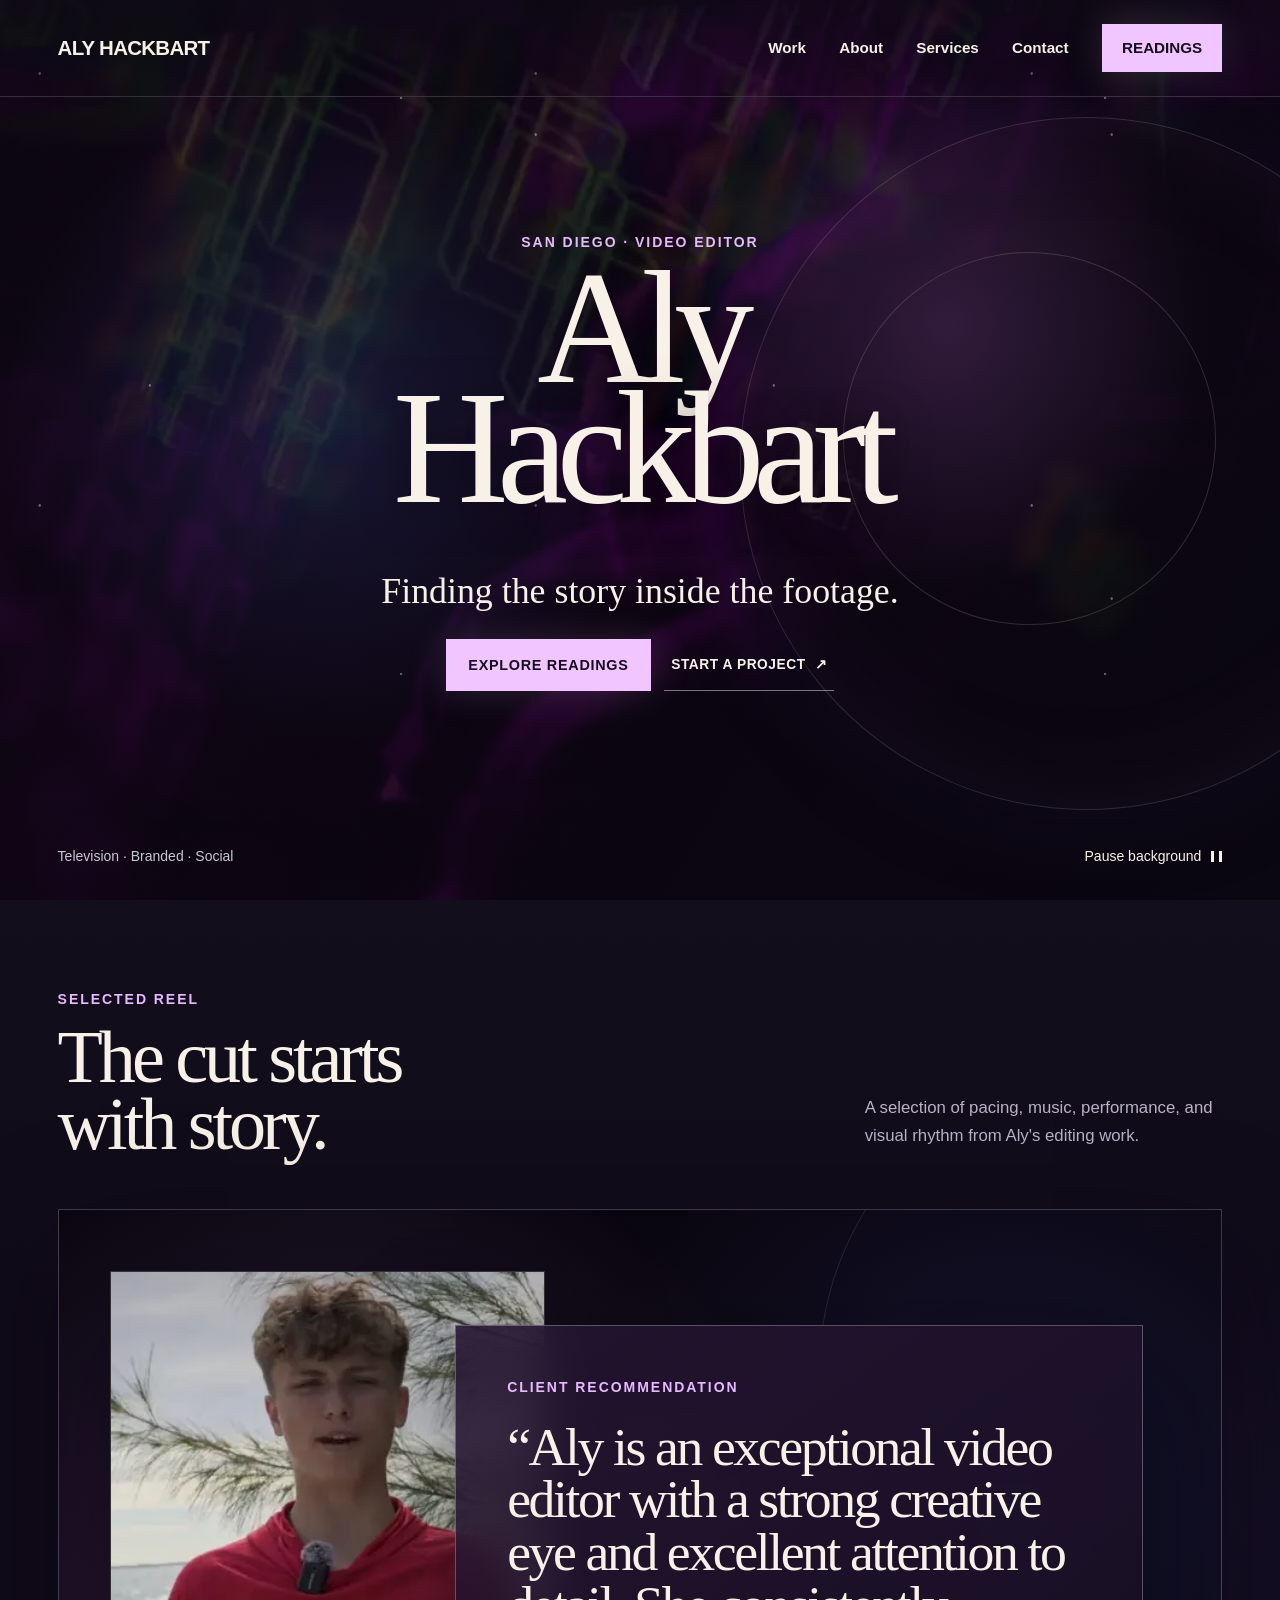
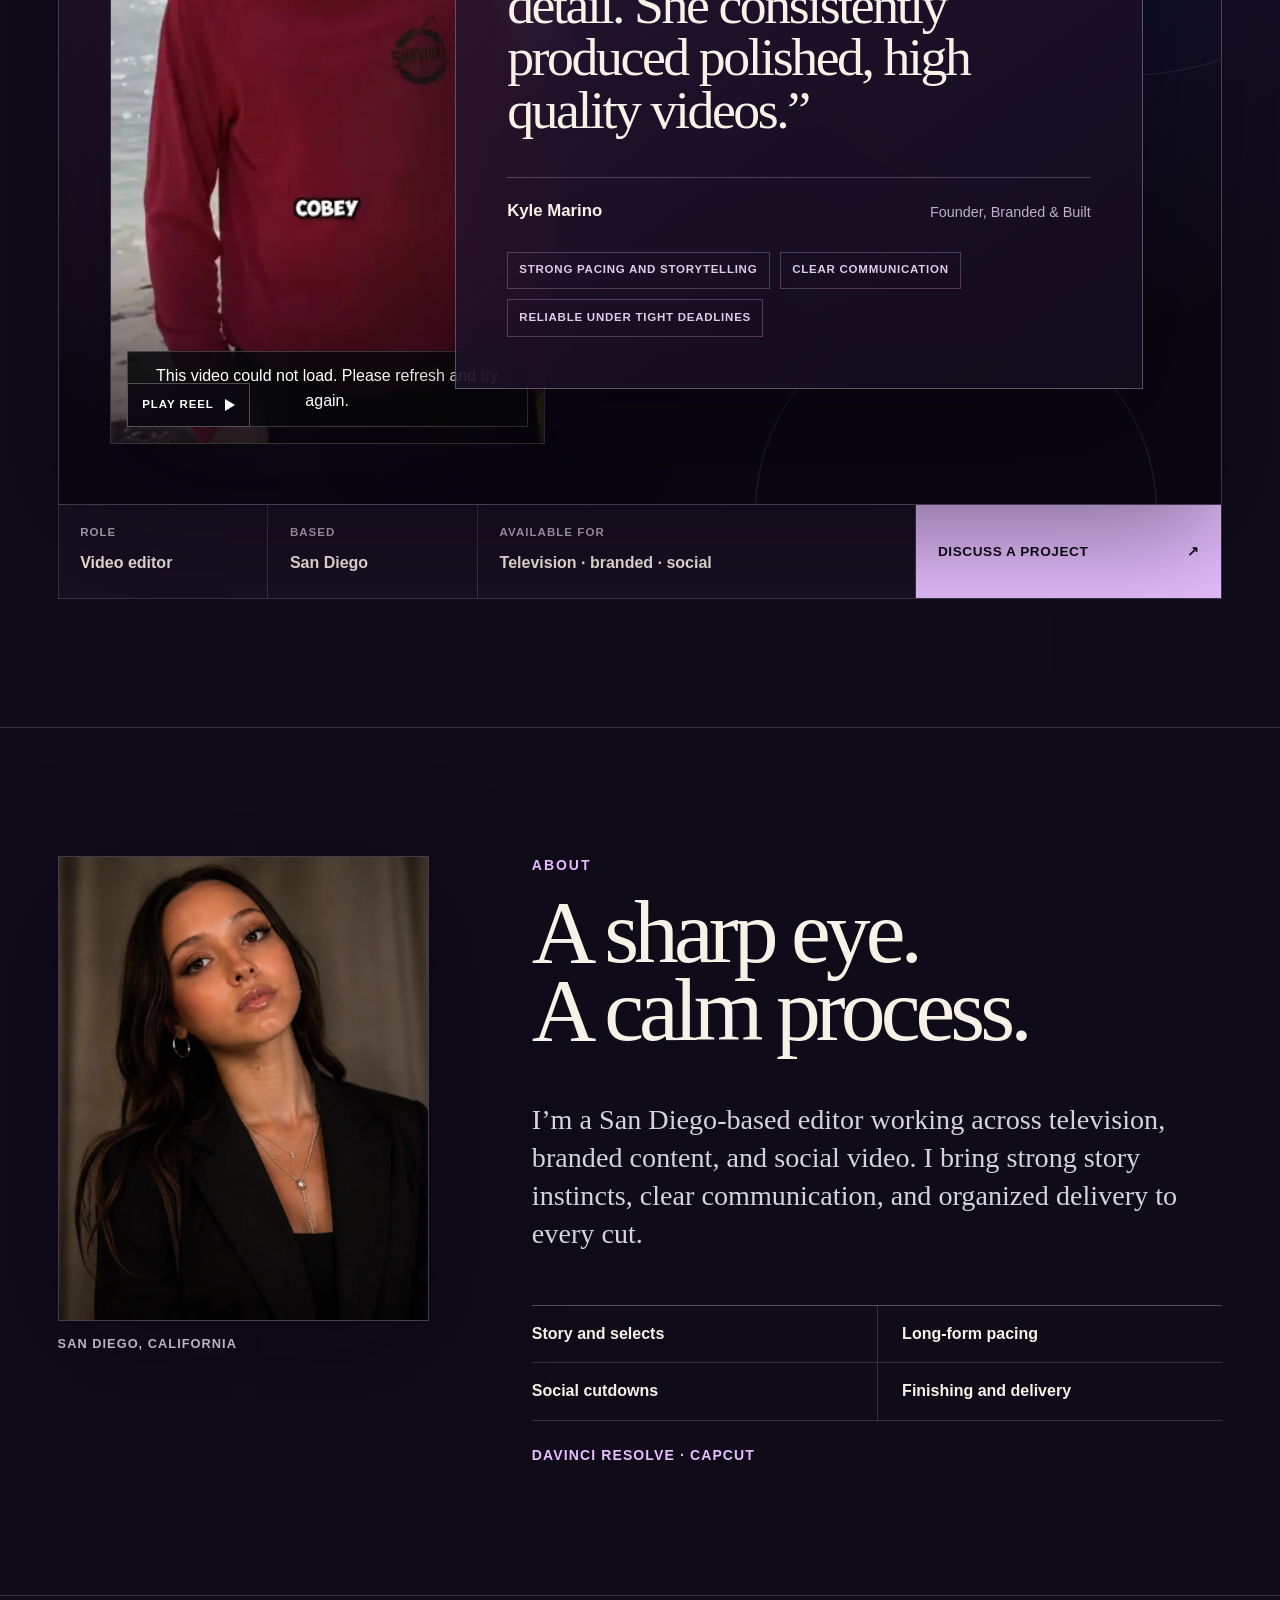
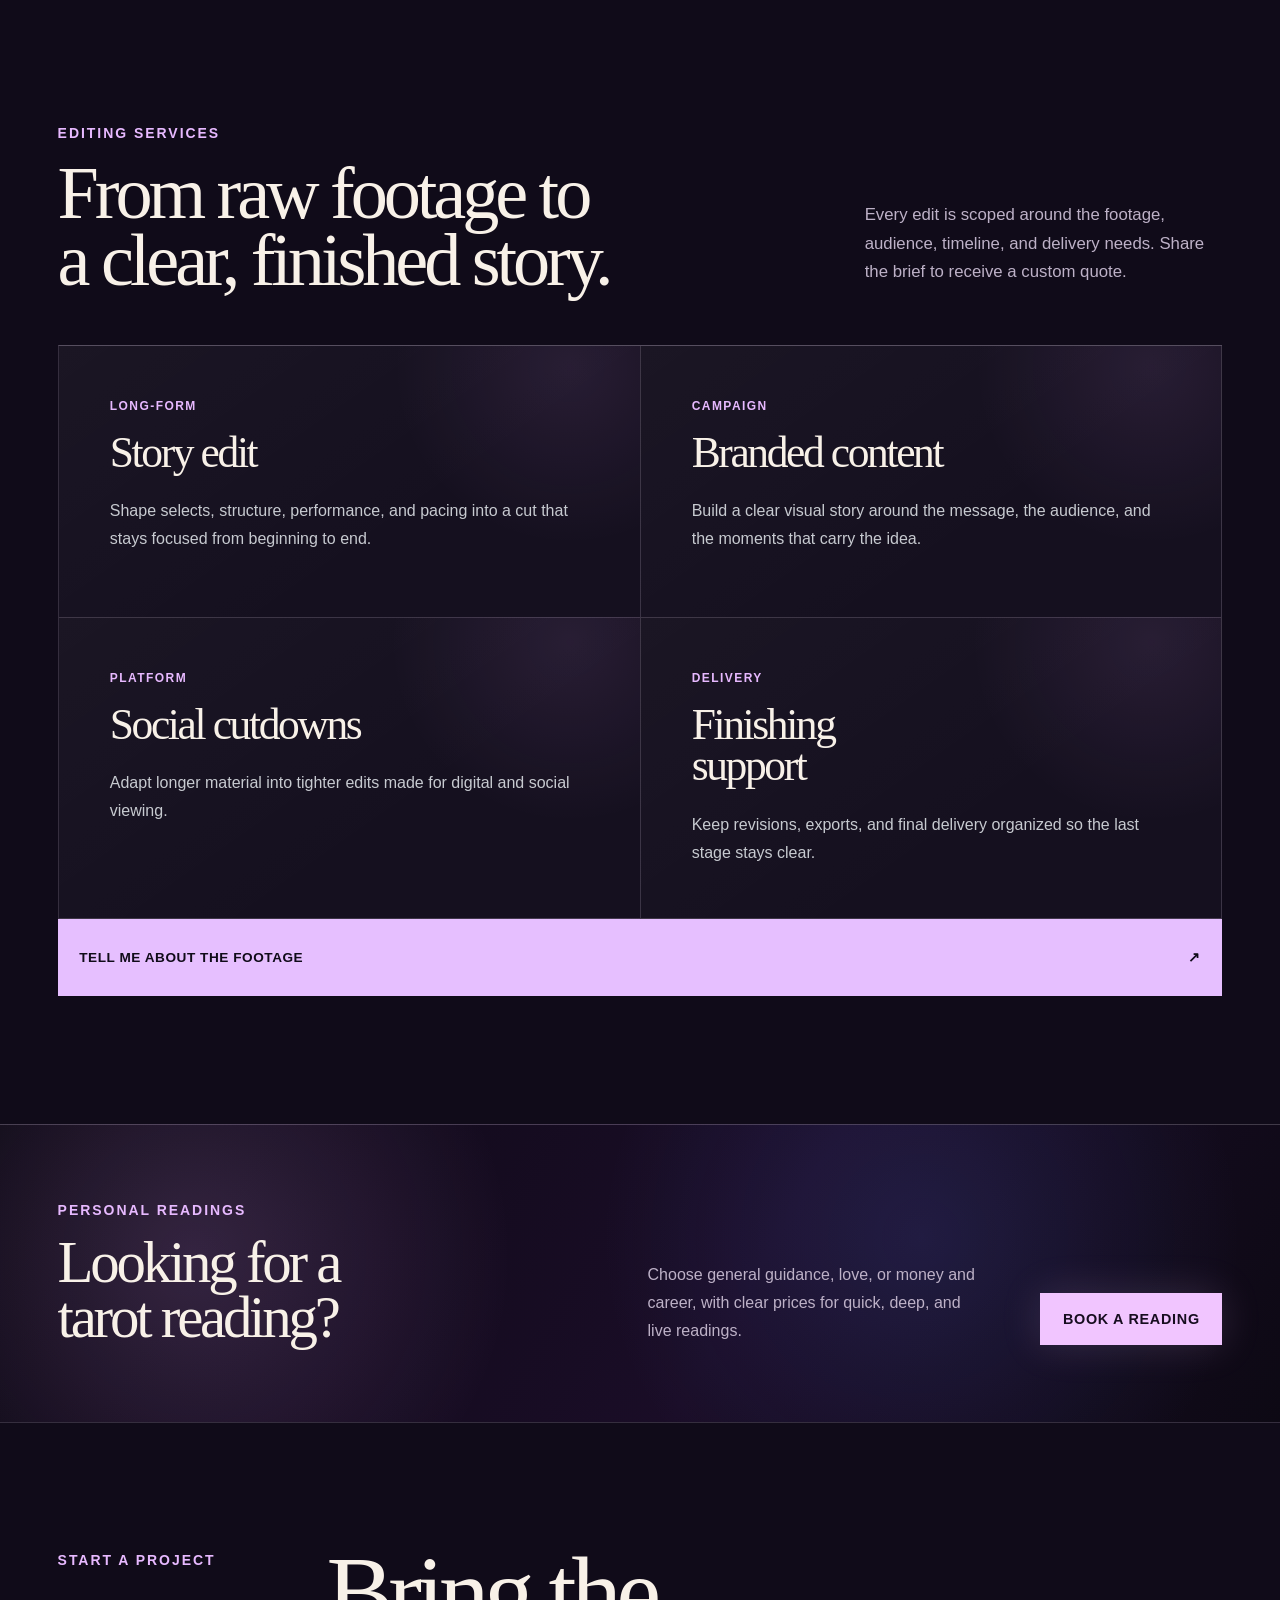
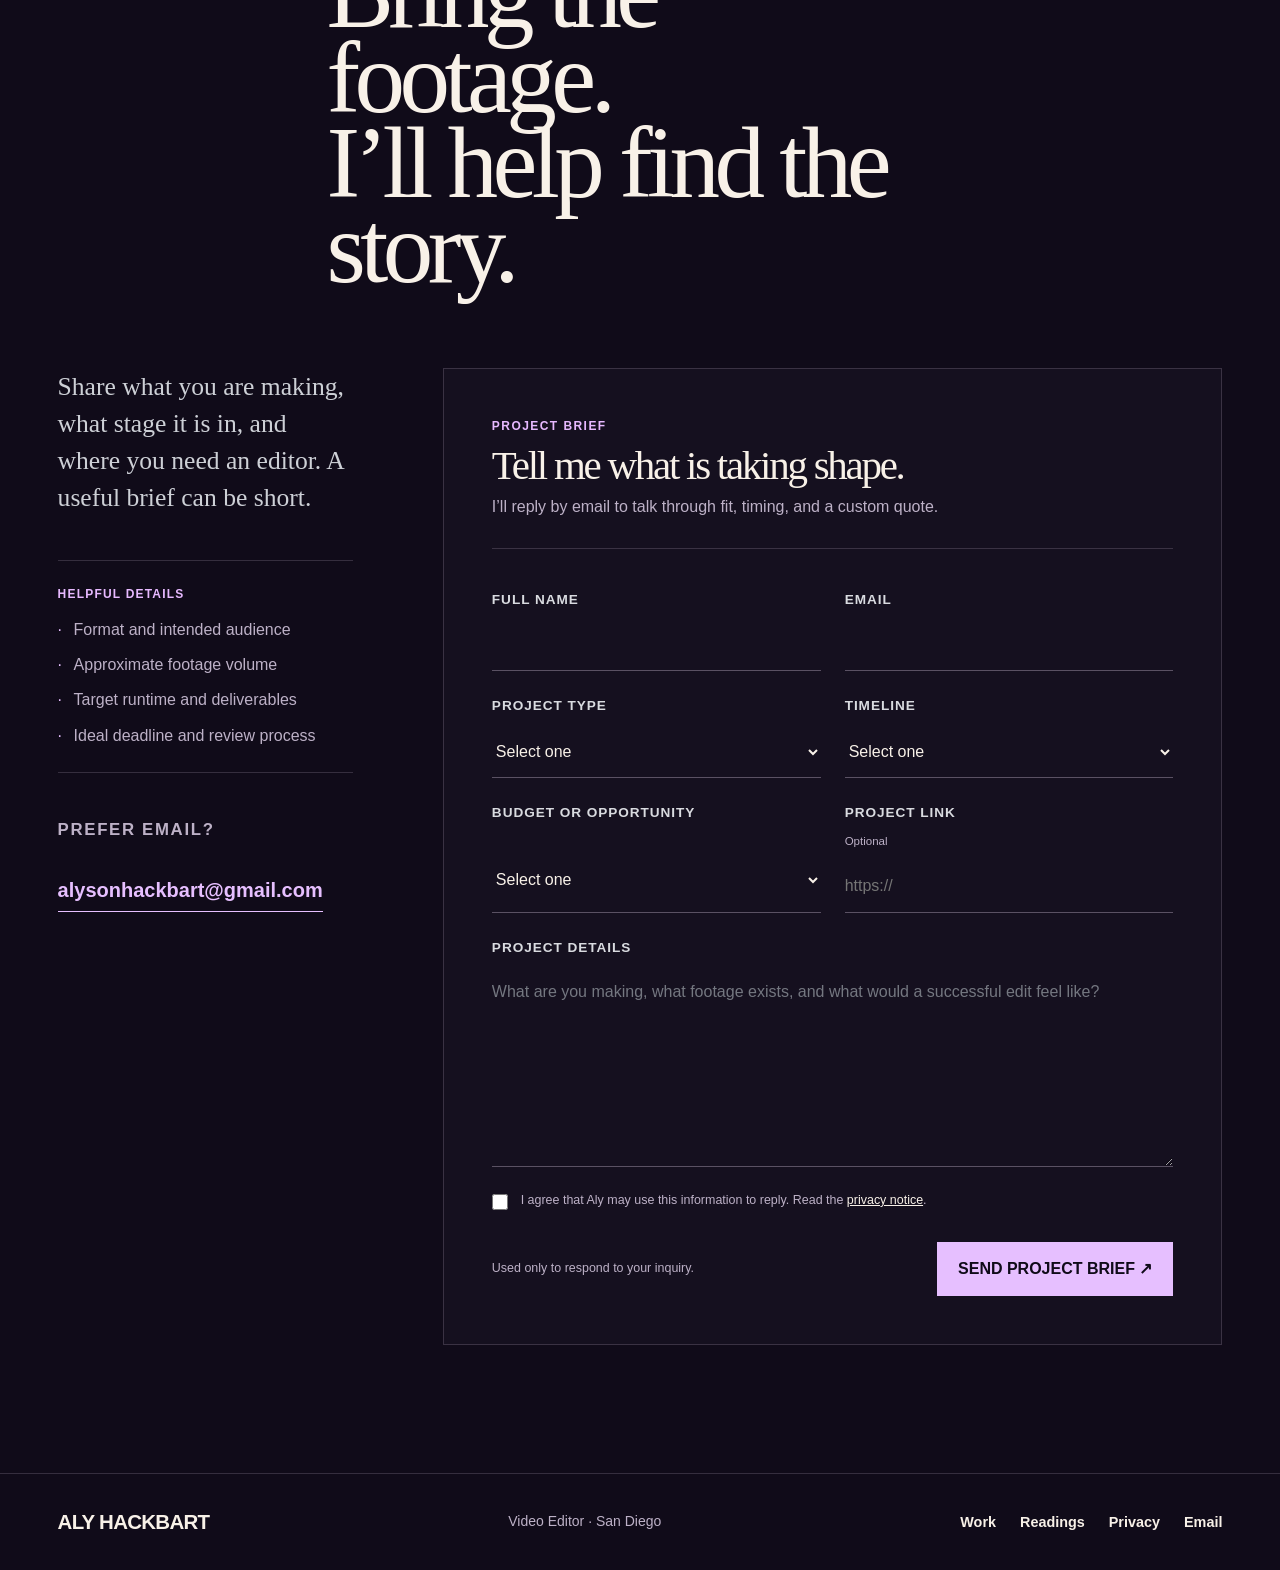
==== index.html @ 1c9c3599 "Connect layered reel to optimized video" ====
<!doctype html>
<html lang="en">
<head>
  <meta charset="utf-8">
  <meta name="viewport" content="width=device-width, initial-scale=1">
  <meta name="theme-color" content="#08090b">
  <meta name="robots" content="index,follow,max-image-preview:large">
  <meta name="description" content="Aly Hackbart is a San Diego video editor shaping story-driven television, branded, social, and short-form content.">
  <link rel="canonical" href="https://alyhackbart.com/">
  <link rel="icon" href="/favicon.svg" type="image/svg+xml">
  <link rel="icon" href="/favicon.png" type="image/png" sizes="64x64">
  <link rel="apple-touch-icon" href="/apple-touch-icon.png">
  <link rel="manifest" href="/site.webmanifest">
  <meta property="og:site_name" content="Aly Hackbart">
  <meta property="og:title" content="Aly Hackbart | Video Editor in San Diego">
  <meta property="og:description" content="Story-driven editing for television, branded content, social media, and digital audiences.">
  <meta property="og:type" content="website">
  <meta property="og:url" content="https://alyhackbart.com/">
  <meta property="og:image" content="https://alyhackbart.com/assets/og-image.webp">
  <meta name="twitter:card" content="summary_large_image">
  <meta name="twitter:title" content="Aly Hackbart | Video Editor in San Diego">
  <meta name="twitter:description" content="Story-driven editing for television, branded content, social media, and digital audiences.">
  <meta name="twitter:image" content="https://alyhackbart.com/assets/og-image.webp">
  <title>Aly Hackbart | Video Editor in San Diego</title>
  <script type="application/ld+json">
  {
    "@context": "https://schema.org",
    "@graph": [
      {
        "@type": "WebSite",
        "@id": "https://alyhackbart.com/#website",
        "url": "https://alyhackbart.com/",
        "name": "Aly Hackbart",
        "description": "Aly Hackbart is a San Diego video editor shaping story-driven television, branded, social, and short-form content.",
        "inLanguage": "en-US"
      },
      {
        "@type": "ProfilePage",
        "@id": "https://alyhackbart.com/#profile",
        "url": "https://alyhackbart.com/",
        "name": "Aly Hackbart | Video Editor in San Diego",
        "mainEntity": { "@id": "https://alyhackbart.com/#aly" }
      },
      {
        "@type": "Person",
        "@id": "https://alyhackbart.com/#aly",
        "name": "Aly Hackbart",
        "url": "https://alyhackbart.com/",
        "image": "https://alyhackbart.com/assets/media/aly-portrait.webp",
        "email": "alysonhackbart@gmail.com",
        "jobTitle": "Video Editor",
        "homeLocation": { "@type": "City", "name": "San Diego" },
        "knowsAbout": [
          "DaVinci Resolve",
          "CapCut",
          "Story editing",
          "Long-form pacing",
          "Social cutdowns",
          "Post-production delivery"
        ]
      }
    ]
  }
  </script>
  <link rel="stylesheet" href="styles.css?v=20260904-1">
  <script src="script.js?v=20260904-2" defer></script>
</head>
<body id="top" class="portfolio-page">
  <a class="skip-link" href="#main">Skip to content</a>

  <header class="site-header">
    <a class="wordmark" href="#top" aria-label="Aly Hackbart, home">Aly Hackbart</a>
    <button class="menu-toggle" type="button" aria-expanded="false" aria-controls="site-nav" data-menu-toggle>
      <span>Menu</span>
      <i aria-hidden="true"></i>
    </button>
    <nav id="site-nav" aria-label="Primary navigation" data-nav>
      <a href="#work">Work</a>
      <a href="#about">About</a>
      <a href="#services">Services</a>
      <a href="#contact">Contact</a>
      <a class="nav-cta readings-nav-cta" href="/readings/">Readings</a>
    </nav>
  </header>

  <main id="main">
    <section class="hero" aria-labelledby="hero-title">
      <video class="hero-media" autoplay muted loop playsinline poster="assets/media/hero-background-poster.webp" aria-hidden="true" data-hero-video>
        <source src="assets/media/hero-background.mp4" type="video/mp4">
      </video>
      <div class="hero-shade" aria-hidden="true"></div>
      <div class="hero-grid" aria-hidden="true"></div>
      <div class="hero-content">
        <p class="hero-kicker">San Diego · Video Editor</p>
        <h1 id="hero-title">Aly<br>Hackbart</h1>
        <p class="hero-statement">Finding the story inside the footage.</p>
        <div class="hero-actions">
          <a class="button button-primary readings-primary" href="/readings/">Explore readings</a>
          <a class="hero-text-link" href="#contact">Start a project <span aria-hidden="true">↗</span></a>
        </div>
      </div>
      <div class="hero-foot">
        <p>Television · Branded · Social</p>
        <button class="video-control" type="button" aria-pressed="false" data-video-control>
          <span data-video-control-label>Pause background</span>
          <i aria-hidden="true"></i>
        </button>
      </div>
    </section>

    <div class="black-stage">
      <section class="showcase-section" id="work" aria-labelledby="reel-title">
        <header class="section-header showcase-heading">
          <div>
            <p class="section-label">Selected reel</p>
            <h2 id="reel-title">The cut starts with story.</h2>
          </div>
          <p class="section-note">A selection of pacing, music, performance, and visual rhythm from Aly's editing work.</p>
        </header>
        <div class="showcase-layer">
          <div class="showcase-video">
            <video class="showcase-player" src="assets/media/selected-edit.web.mp4?v=20260904-1" autoplay muted loop playsinline preload="auto" poster="assets/media/selected-edit-poster.webp?v=20260903-1" data-selected-video aria-label="Selected editing reel by Aly Hackbart">
              Your browser does not support this video player.
            </video>
            <div class="showcase-video-shade" aria-hidden="true"></div>
            <button class="showcase-video-control" type="button" aria-pressed="false" data-showcase-video-control>
              <span data-showcase-video-label>Pause reel</span>
              <i aria-hidden="true"></i>
            </button>
            <p class="showcase-video-status" data-video-status role="status" hidden></p>
          </div>

          <aside class="recommendation-overlay" aria-labelledby="recommendation-title">
            <p class="section-label">Client recommendation</p>
            <blockquote>
              <p id="recommendation-title">“Aly is an exceptional video editor with a strong creative eye and excellent attention to detail. She consistently produced polished, high quality videos.”</p>
            </blockquote>
            <div class="recommendation-credit">
              <p>Kyle Marino</p>
              <span>Founder, Branded &amp; Built</span>
            </div>
            <ul class="recommendation-strengths" aria-label="Recommendation highlights">
              <li>Strong pacing and storytelling</li>
              <li>Clear communication</li>
              <li>Reliable under tight deadlines</li>
            </ul>
          </aside>
        </div>
        <div class="reel-meta" aria-label="Reel details">
          <p><span>Role</span>Video editor</p>
          <p><span>Based</span>San Diego</p>
          <p><span>Available for</span>Television · branded · social</p>
          <a href="#contact"><span>Discuss a project</span><span aria-hidden="true">↗</span></a>
        </div>
      </section>

      <section class="about-section" id="about" aria-labelledby="about-title">
        <div class="about-media">
          <img src="assets/media/aly-portrait.webp?v=20260903-4" alt="Portrait of Aly Hackbart" loading="lazy">
          <p>San Diego, California</p>
        </div>
        <div class="about-copy">
          <p class="section-label">About</p>
          <h2 id="about-title">A sharp eye.<br>A calm process.</h2>
          <p class="about-lead">I’m a San Diego-based editor working across television, branded content, and social video. I bring strong story instincts, clear communication, and organized delivery to every cut.</p>
          <div class="capability-list" aria-label="Editing capabilities">
            <p>Story and selects</p>
            <p>Long-form pacing</p>
            <p>Social cutdowns</p>
            <p>Finishing and delivery</p>
          </div>
          <p class="tools">DaVinci Resolve · CapCut</p>
        </div>
      </section>

      <section class="services-section" id="services" aria-labelledby="services-title">
        <header class="section-header services-header">
          <div>
            <p class="section-label">Editing services</p>
            <h2 id="services-title">From raw footage to a clear, finished story.</h2>
          </div>
          <p class="section-note">Every edit is scoped around the footage, audience, timeline, and delivery needs. Share the brief to receive a custom quote.</p>
        </header>

        <div class="editing-service-list">
          <article class="editing-service">
            <p class="service-type">Long-form</p>
            <h3>Story edit</h3>
            <p>Shape selects, structure, performance, and pacing into a cut that stays focused from beginning to end.</p>
          </article>
          <article class="editing-service">
            <p class="service-type">Campaign</p>
            <h3>Branded content</h3>
            <p>Build a clear visual story around the message, the audience, and the moments that carry the idea.</p>
          </article>
          <article class="editing-service">
            <p class="service-type">Platform</p>
            <h3>Social cutdowns</h3>
            <p>Adapt longer material into tighter edits made for digital and social viewing.</p>
          </article>
          <article class="editing-service">
            <p class="service-type">Delivery</p>
            <h3>Finishing support</h3>
            <p>Keep revisions, exports, and final delivery organized so the last stage stays clear.</p>
          </article>
        </div>
        <a class="wide-cta" href="#contact"><span>Tell me about the footage</span><span aria-hidden="true">↗</span></a>
      </section>

      <aside class="readings-bridge" aria-labelledby="readings-bridge-title">
        <div>
          <p class="section-label">Personal readings</p>
          <h2 id="readings-bridge-title">Looking for a tarot reading?</h2>
        </div>
        <p>Choose general guidance, love, or money and career, with clear prices for quick, deep, and live readings.</p>
        <a class="button button-primary readings-primary" href="/readings/">Book a reading</a>
      </aside>

      <section class="contact-section" id="contact" aria-labelledby="contact-title">
        <header class="contact-heading">
          <p class="section-label">Start a project</p>
          <h2 id="contact-title">Bring the footage.<br>I’ll help find the story.</h2>
        </header>

        <div class="contact-grid">
          <div class="contact-copy">
            <p>Share what you are making, what stage it is in, and where you need an editor. A useful brief can be short.</p>
            <div class="brief-guide">
              <p class="brief-guide-title">Helpful details</p>
              <ul>
                <li>Format and intended audience</li>
                <li>Approximate footage volume</li>
                <li>Target runtime and deliverables</li>
                <li>Ideal deadline and review process</li>
              </ul>
            </div>
            <p class="direct-contact">Prefer email?</p>
            <a class="email-link" href="mailto:alysonhackbart@gmail.com">alysonhackbart@gmail.com</a>
          </div>

          <form action="https://formsubmit.co/251d51551e089c4c1000323b75ae9878" method="post">
            <div class="form-intro form-full">
              <p class="service-type">Project brief</p>
              <h3>Tell me what is taking shape.</h3>
              <p>I’ll reply by email to talk through fit, timing, and a custom quote.</p>
            </div>
            <input type="hidden" name="_subject" value="New AlyHackbart.com editing inquiry">
            <input type="hidden" name="_next" value="https://alyhackbart.com/thanks.html">
            <input type="hidden" name="_autoresponse" value="Thanks for reaching out to Aly Hackbart. Your project brief was received, and Aly will reply as soon as possible.">
            <input type="hidden" name="Source" value="https://alyhackbart.com/#contact">
            <input type="hidden" name="form_started_at" value="" data-form-started-at>
            <label class="form-honeypot" aria-hidden="true">Company website<input type="url" name="company_website" tabindex="-1" autocomplete="off"></label>
            <label>Full name<input type="text" name="Full name" autocomplete="name" required></label>
            <label>Email<input type="email" name="email" autocomplete="email" required></label>
            <label>Project type<select name="Project type" required><option value="">Select one</option><option value="Editing role or employment opportunity">Editing role or employment opportunity</option><option value="Assistant editor opportunity">Assistant editor opportunity</option><option value="Long-form or YouTube">Long-form or YouTube</option><option value="Branded content">Branded content</option><option value="Social content">Social content</option><option value="Other editing project">Other editing project</option></select></label>
            <label>Timeline<select name="Timeline"><option value="">Select one</option><option value="As soon as possible">As soon as possible</option><option value="1 to 2 weeks">1 to 2 weeks</option><option value="3 to 4 weeks">3 to 4 weeks</option><option value="1 to 3 months">1 to 3 months</option><option value="Ongoing">Ongoing</option><option value="Not set yet">Not set yet</option></select></label>
            <label>Budget or opportunity<select name="Budget"><option value="">Select one</option><option value="Employment opportunity">Employment opportunity</option><option value="Under $500">Under $500</option><option value="$500 to $1,000">$500 to $1,000</option><option value="$1,000 to $2,500">$1,000 to $2,500</option><option value="$2,500+">$2,500+</option><option value="Not sure yet">Not sure yet</option></select></label>
            <label>Project link <span class="optional">Optional</span><input type="url" name="Project link" inputmode="url" placeholder="https://"></label>
            <label class="form-full">Project details<textarea name="Details" rows="7" placeholder="What are you making, what footage exists, and what would a successful edit feel like?" required></textarea></label>
            <label class="consent form-full"><input type="checkbox" name="Consent" value="I agree" required><span>I agree that Aly may use this information to reply. Read the <a href="privacy.html">privacy notice</a>.</span></label>
            <div class="form-footer form-full">
              <p>Used only to respond to your inquiry.</p>
              <button type="submit">Send project brief <span aria-hidden="true">↗</span></button>
            </div>
          </form>
        </div>
      </section>
    </div>
  </main>

  <footer>
    <a class="wordmark" href="#top">Aly Hackbart</a>
    <p>Video Editor · San Diego</p>
    <div><a href="#work">Work</a><a href="/readings/">Readings</a><a href="privacy.html">Privacy</a><a href="mailto:alysonhackbart@gmail.com">Email</a></div>
  </footer>
</body>
</html>
---- styles.css ----
:root {
  --black: #08090b;
  --black-raised: #0e1014;
  --cream: #f4f1e8;
  --muted: #a9adb5;
  --blue: #72e3ff;
  --line: rgba(255, 255, 255, .16);
  --line-strong: rgba(255, 255, 255, .28);
  --sans: Arial, Helvetica, sans-serif;
  --serif: Georgia, "Times New Roman", serif;
  --page: clamp(1.25rem, 4.5vw, 5.25rem);
  --section: clamp(5rem, 10vw, 9rem);
  --content: 92rem;
}

* { box-sizing: border-box; }
html { scroll-behavior: smooth; }
body {
  margin: 0;
  background: var(--black);
  color: var(--cream);
  font-family: var(--sans);
  font-size: 1rem;
  line-height: 1.55;
  -webkit-font-smoothing: antialiased;
}
.portfolio-page {
  --black: #100b19;
  --black-raised: #171021;
  --cream: #f8f1e8;
  --muted: #bdb1c7;
  --blue: #e6bfff;
  --line: rgba(247, 231, 255, .16);
  --line-strong: rgba(247, 231, 255, .3);
  background: #100b19;
}
body.menu-open { overflow: hidden; }
img, video, iframe { display: block; max-width: 100%; }
a { color: inherit; text-decoration: none; }
button, input, select, textarea { font: inherit; }
button { color: inherit; }
::selection { background: var(--blue); color: var(--black); }

.skip-link {
  position: fixed;
  z-index: 100;
  top: .75rem;
  left: .75rem;
  padding: .75rem 1rem;
  background: var(--blue);
  color: var(--black);
  transform: translateY(-180%);
}
.skip-link:focus { transform: translateY(0); }
:focus-visible { outline: 3px solid var(--blue); outline-offset: 4px; }

.site-header {
  position: absolute;
  z-index: 20;
  top: 0;
  left: 0;
  width: 100%;
  display: flex;
  align-items: center;
  justify-content: space-between;
  gap: 2rem;
  padding: 1.5rem var(--page);
  border-bottom: 1px solid var(--line);
}
.wordmark {
  font-size: clamp(1rem, 1.6vw, 1.35rem);
  font-weight: 800;
  letter-spacing: -.035em;
  text-transform: uppercase;
  white-space: nowrap;
}
.site-header nav {
  display: flex;
  align-items: center;
  gap: clamp(1.25rem, 2.6vw, 2.75rem);
}
.site-header nav a {
  font-size: .95rem;
  font-weight: 700;
}
.site-header nav a:not(.nav-cta):hover { color: var(--blue); }
.nav-cta {
  min-height: 2.8rem;
  display: inline-flex;
  align-items: center;
  padding: .7rem 1.2rem;
  border: 1px solid var(--blue);
  color: var(--blue);
  text-transform: uppercase;
}
.nav-cta:hover { background: var(--blue); color: var(--black); }
.menu-toggle {
  display: none;
  min-height: 2.75rem;
  padding: .5rem 0;
  border: 0;
  background: transparent;
  font-weight: 700;
  cursor: pointer;
}

.hero {
  position: relative;
  min-height: 100svh;
  overflow: hidden;
  display: flex;
  align-items: center;
  justify-content: center;
  padding: 8.5rem var(--page) 7rem;
  background: #11131a url("assets/media/hero-background-poster.webp") center / cover no-repeat;
}
.hero-media,
.hero-shade,
.hero-grid {
  position: absolute;
  inset: 0;
  width: 100%;
  height: 100%;
}
.hero-media {
  object-fit: cover;
  filter: saturate(.7) contrast(1.1);
}
.hero-shade {
  background:
    radial-gradient(circle at 50% 40%, rgba(7, 9, 14, .08), rgba(7, 9, 14, .48) 55%, rgba(7, 9, 14, .88) 100%),
    linear-gradient(180deg, rgba(7, 9, 14, .22), rgba(7, 9, 14, .64));
}
.hero-grid {
  opacity: .12;
  background-image:
    linear-gradient(rgba(255, 255, 255, .09) 1px, transparent 1px),
    linear-gradient(90deg, rgba(255, 255, 255, .09) 1px, transparent 1px);
  background-size: clamp(5rem, 12vw, 11rem) clamp(5rem, 12vw, 11rem);
}
.hero-content {
  position: relative;
  z-index: 2;
  width: min(86rem, 100%);
  text-align: center;
}
.hero-kicker,
.section-label {
  margin: 0;
  color: var(--blue);
  font-size: .875rem;
  font-weight: 800;
  line-height: 1.35;
  letter-spacing: .14em;
  text-transform: uppercase;
}
.hero h1 {
  margin: .8rem 0 0;
  font-size: clamp(4.6rem, 13.6vw, 13rem);
  font-weight: 900;
  line-height: .72;
  letter-spacing: -.078em;
  text-transform: uppercase;
  text-shadow: 0 8px 40px rgba(0, 0, 0, .5);
}
.hero-statement {
  margin: clamp(2.2rem, 5vw, 4rem) auto 0;
  font-family: var(--serif);
  font-size: clamp(1.45rem, 2.8vw, 2.55rem);
  line-height: 1.1;
}
.hero-actions {
  display: flex;
  flex-wrap: wrap;
  justify-content: center;
  gap: .8rem;
  margin-top: 1.75rem;
}
.hero-text-link {
  min-height: 3.25rem;
  display: inline-flex;
  align-items: center;
  gap: .55rem;
  padding: .85rem .45rem;
  border-bottom: 1px solid rgba(255, 255, 255, .45);
  font-size: .86rem;
  font-weight: 800;
  letter-spacing: .04em;
  text-transform: uppercase;
}
.hero-text-link:hover { color: var(--blue); border-color: var(--blue); }
.button {
  min-height: 3.25rem;
  display: inline-flex;
  align-items: center;
  justify-content: center;
  padding: .85rem 1.35rem;
  border: 1px solid transparent;
  font-size: .9rem;
  font-weight: 800;
  letter-spacing: .05em;
  text-transform: uppercase;
}
.button-primary { background: var(--blue); color: var(--black); }
.button-primary:hover { background: #fff; }
.button-outline { border-color: rgba(255, 255, 255, .65); }
.button-outline:hover { border-color: var(--blue); color: var(--blue); }
.hero-foot {
  position: absolute;
  z-index: 3;
  left: var(--page);
  right: var(--page);
  bottom: 1.35rem;
  display: flex;
  align-items: center;
  justify-content: space-between;
  gap: 1rem;
}
.hero-foot p { margin: 0; color: #c6c9d0; font-size: .875rem; }
.video-control {
  display: flex;
  align-items: center;
  gap: .6rem;
  min-height: 2.75rem;
  padding: .55rem 0;
  border: 0;
  background: transparent;
  font-size: .875rem;
  cursor: pointer;
}
.video-control i {
  width: .72rem;
  height: .72rem;
  border-left: 3px solid currentColor;
  border-right: 3px solid currentColor;
}
.video-control[aria-pressed="true"] i {
  width: 0;
  height: 0;
  border: 0;
  border-top: .4rem solid transparent;
  border-bottom: .4rem solid transparent;
  border-left: .65rem solid currentColor;
}

.black-stage { background: var(--black); }
.black-stage > section,
footer {
  width: min(var(--content), 100%);
  margin: 0 auto;
  padding-left: var(--page);
  padding-right: var(--page);
}
section[id] { scroll-margin-top: 2rem; }
.showcase-section,
.work-section,
.about-section,
.services-section,
.contact-section { padding-top: var(--section); padding-bottom: var(--section); }
.work-section,
.about-section,
.services-section,
.contact-section { border-top: 1px solid var(--line); }

.about-copy h2,
.services-header h2,
.contact-copy h2,
.legal-document h1,
.message-page h1 {
  margin: 0;
  font-size: clamp(2.9rem, 7vw, 7.5rem);
  font-weight: 800;
  line-height: .88;
  letter-spacing: -.06em;
}
.showcase-section {
  padding-top: clamp(3.5rem, 7vw, 6rem);
}
.showcase-header {
  display: flex;
  align-items: center;
  justify-content: space-between;
  gap: 2rem;
  margin-bottom: 1.5rem;
}
.showcase-layer {
  position: relative;
  display: grid;
  grid-template-columns: minmax(18rem, .82fr) minmax(24rem, 1.18fr);
  align-items: center;
  min-height: clamp(43rem, 70vw, 58rem);
  padding: clamp(1.5rem, 4vw, 4.5rem);
  overflow: hidden;
  border: 1px solid var(--line);
  background:
    radial-gradient(circle at 24% 44%, rgba(220, 130, 255, .2), transparent 30rem),
    radial-gradient(circle at 82% 34%, rgba(91, 105, 255, .14), transparent 28rem),
    #0b0711;
  box-shadow: 0 2rem 6rem rgba(0, 0, 0, .38);
  isolation: isolate;
}
.showcase-layer::before,
.showcase-layer::after {
  position: absolute;
  z-index: -1;
  border: 1px solid rgba(244, 213, 255, .12);
  border-radius: 50%;
  content: "";
  pointer-events: none;
}
.showcase-layer::before {
  right: -13rem;
  top: -9rem;
  width: 38rem;
  aspect-ratio: 1;
}
.showcase-layer::after {
  right: 4rem;
  bottom: -13rem;
  width: 25rem;
  aspect-ratio: 1;
}
.showcase-video {
  position: relative;
  z-index: 1;
  grid-column: 1;
  grid-row: 1;
  justify-self: center;
  width: min(100%, 29rem);
  aspect-ratio: 9 / 16;
  overflow: hidden;
  border: 1px solid rgba(247, 231, 255, .25);
  background: #000;
  box-shadow: 0 2rem 7rem rgba(0, 0, 0, .58);
}
.showcase-video iframe,
.showcase-video video { width: 100%; height: 100%; border: 0; }
.showcase-player {
  display: block;
  object-fit: cover;
  object-position: center;
  background: #000;
}
.showcase-video-shade {
  position: absolute;
  inset: 0;
  background: linear-gradient(to top, rgba(8, 4, 13, .66), transparent 28%, transparent 74%, rgba(8, 4, 13, .18));
  pointer-events: none;
}
.showcase-video-control {
  position: absolute;
  z-index: 2;
  left: 1rem;
  bottom: 1rem;
  display: inline-flex;
  align-items: center;
  gap: .7rem;
  padding: .75rem .9rem;
  border: 1px solid rgba(255, 255, 255, .28);
  color: #fff;
  font: inherit;
  font-size: .72rem;
  font-weight: 800;
  letter-spacing: .08em;
  text-transform: uppercase;
  background: rgba(12, 7, 18, .72);
  backdrop-filter: blur(12px);
  cursor: pointer;
}
.showcase-video-control i {
  display: block;
  width: 7px;
  height: .75rem;
  background: linear-gradient(to right, currentColor 0 2px, transparent 2px 5px, currentColor 5px 7px);
}
.showcase-video-control[aria-pressed="true"] i {
  width: 0;
  height: 0;
  border-top: .4rem solid transparent;
  border-bottom: .4rem solid transparent;
  border-left: .65rem solid currentColor;
  background: transparent;
}
.recommendation-overlay {
  position: relative;
  z-index: 2;
  grid-column: 2;
  grid-row: 1;
  max-width: 43rem;
  margin-left: clamp(-7rem, -7vw, -3.5rem);
  padding: clamp(2rem, 4vw, 4rem);
  border: 1px solid rgba(247, 231, 255, .3);
  background:
    linear-gradient(145deg, rgba(38, 21, 50, .88), rgba(19, 13, 29, .82));
  box-shadow: 0 2.5rem 7rem rgba(4, 2, 7, .5);
  backdrop-filter: blur(22px);
}
.recommendation-overlay blockquote { margin: 1.5rem 0 2.5rem; }
.recommendation-overlay blockquote p {
  margin: 0;
  color: var(--cream);
  font-family: var(--serif);
  font-size: clamp(2.3rem, 4.2vw, 4.7rem);
  font-weight: 400;
  line-height: .98;
  letter-spacing: -.045em;
}
.recommendation-credit {
  display: flex;
  align-items: end;
  justify-content: space-between;
  gap: 1.5rem;
  padding-top: 1.25rem;
  border-top: 1px solid rgba(247, 231, 255, .24);
}
.recommendation-credit p {
  margin: 0;
  color: var(--cream);
  font-size: 1.05rem;
  font-weight: 800;
}
.recommendation-credit span { color: var(--muted); font-size: .9rem; }
.recommendation-strengths {
  display: flex;
  flex-wrap: wrap;
  gap: .65rem;
  margin: 1.75rem 0 0;
  padding: 0;
  list-style: none;
}
.recommendation-strengths li {
  padding: .55rem .7rem;
  border: 1px solid rgba(241, 197, 255, .25);
  color: #dfcce8;
  font-size: .72rem;
  font-weight: 750;
  letter-spacing: .065em;
  text-transform: uppercase;
}
.showcase-video-status {
  position: absolute;
  right: 1rem;
  bottom: 1rem;
  left: 1rem;
  z-index: 1;
  margin: 0;
  padding: .75rem 1rem;
  color: #fff;
  text-align: center;
  background: rgba(8, 9, 11, .88);
  border: 1px solid rgba(255, 255, 255, .2);
}

.section-header {
  display: grid;
  grid-template-columns: minmax(0, 1.35fr) minmax(18rem, .65fr);
  gap: clamp(2rem, 5vw, 6rem);
  align-items: end;
  margin-bottom: clamp(2.5rem, 4vw, 3.75rem);
}
.section-header h2 {
  max-width: 15ch;
  margin: 1rem 0 0;
  font-size: clamp(3rem, 5.8vw, 6.25rem);
  font-weight: 800;
  line-height: .9;
  letter-spacing: -.055em;
}
.section-note {
  max-width: 27rem;
  margin: 0 0 .45rem;
  color: var(--muted);
  font-size: 1.05rem;
  line-height: 1.7;
}
.featured-work {
  width: 100%;
}
.featured-video {
  aspect-ratio: 16 / 9;
  overflow: hidden;
  background: #000;
  box-shadow: 0 2rem 6rem rgba(0, 0, 0, .38);
}
.featured-video iframe { width: 100%; height: 100%; border: 0; }
.project-details {
  display: grid;
  grid-template-columns: minmax(0, 1fr) minmax(15rem, .24fr);
  border: 1px solid var(--line);
  border-top: 0;
  background: var(--black-raised);
}
.project-details dl {
  display: grid;
  grid-template-columns: repeat(3, minmax(0, 1fr));
  margin: 0;
}
.project-details dl div {
  display: block;
  padding: 1.35rem 1.5rem;
  border-right: 1px solid var(--line);
}
.project-details dt {
  margin-bottom: .45rem;
  color: var(--muted);
  font-size: .8rem;
  font-weight: 700;
  letter-spacing: .08em;
  text-transform: uppercase;
}
.project-details dd {
  margin: 0;
  font-size: 1.05rem;
  font-weight: 700;
}
.project-link {
  display: flex;
  align-items: center;
  justify-content: space-between;
  gap: 1rem;
  min-height: 100%;
  padding: 1.35rem 1.5rem;
  background: var(--blue);
  color: var(--black);
  font-weight: 800;
}
.project-link:hover { background: #fff; }
.text-link,
.email-link {
  display: inline-flex;
  align-items: center;
  gap: .65rem;
  padding-bottom: .3rem;
  border-bottom: 1px solid currentColor;
  font-weight: 800;
}
.text-link:hover,
.email-link:hover { color: var(--blue); }

.about-section {
  display: grid;
  grid-template-columns: minmax(18rem, .7fr) minmax(0, 1.3fr);
  gap: clamp(3rem, 8vw, 9rem);
  align-items: start;
}
.about-media img {
  width: 100%;
  aspect-ratio: 4 / 5;
  object-fit: cover;
  object-position: center;
}
.about-media p {
  margin: .8rem 0 0;
  color: var(--muted);
  font-size: .8rem;
  font-weight: 700;
  letter-spacing: .08em;
  text-transform: uppercase;
}
.about-copy h2 { margin-top: 1.1rem; }
.about-lead {
  max-width: 44rem;
  margin: clamp(2rem, 4vw, 3.5rem) 0;
  color: #d3d5da;
  font-family: var(--serif);
  font-size: clamp(1.35rem, 2.2vw, 2rem);
  line-height: 1.35;
}
.capability-list {
  display: grid;
  grid-template-columns: repeat(2, minmax(0, 1fr));
  border-top: 1px solid var(--line-strong);
}
.capability-list p {
  margin: 0;
  padding: 1rem 0;
  border-bottom: 1px solid var(--line);
  font-weight: 700;
}
.capability-list p:nth-child(odd) { padding-right: 1.5rem; }
.capability-list p:nth-child(even) {
  padding-left: 1.5rem;
  border-left: 1px solid var(--line);
}
.tools {
  margin: 1.5rem 0 0;
  color: var(--blue);
  font-size: .875rem;
  font-weight: 800;
  letter-spacing: .08em;
  text-transform: uppercase;
}

.services-header h2 { margin-top: 1.1rem; }
.service-list {
  border-top: 1px solid var(--line-strong);
}
.service-item {
  display: grid;
  grid-template-columns: minmax(14rem, .8fr) minmax(18rem, 1.25fr) minmax(9rem, .4fr) minmax(12rem, .55fr);
  gap: clamp(1.25rem, 3vw, 3rem);
  align-items: center;
  min-height: 12rem;
  padding: 2rem 0;
  border-bottom: 1px solid var(--line);
}
.service-item-featured { background: linear-gradient(90deg, rgba(114, 227, 255, .07), transparent 72%); }
.service-item-support { background: linear-gradient(90deg, transparent 28%, rgba(114, 227, 255, .04)); }
.service-type {
  margin: 0 0 .6rem;
  color: var(--blue);
  font-size: .75rem;
  font-weight: 800;
  letter-spacing: .12em;
  text-transform: uppercase;
}
.service-title h3 {
  margin: 0;
  font-size: clamp(1.75rem, 3vw, 3rem);
  line-height: .95;
  letter-spacing: -.045em;
}
.service-description {
  max-width: 38rem;
  margin: 0;
  color: #c7cad0;
  line-height: 1.7;
}
.service-price {
  display: grid;
  gap: .25rem;
  margin: 0;
  font-size: 1.35rem;
  font-weight: 800;
  line-height: 1.1;
}
.service-price small {
  color: var(--muted);
  font-size: .72rem;
  font-weight: 700;
  letter-spacing: .08em;
  text-transform: uppercase;
}
.service-action {
  display: flex;
  align-items: center;
  justify-content: space-between;
  gap: 1rem;
  min-height: 3.5rem;
  padding: .9rem 1rem;
  border: 1px solid var(--blue);
  color: var(--blue);
  font-size: .8rem;
  font-weight: 800;
  letter-spacing: .04em;
  text-transform: uppercase;
}
a.service-action:hover { background: var(--blue); color: var(--black); }
.service-action-pending {
  border-color: var(--line-strong);
  color: var(--muted);
  cursor: not-allowed;
}
.services-notes {
  display: grid;
  grid-template-columns: repeat(2, minmax(0, 1fr));
  gap: 1.5rem 3rem;
  margin-top: 2rem;
}
.services-notes p {
  margin: 0;
  color: var(--muted);
  font-size: .78rem;
  line-height: 1.6;
}

.contact-section {
  display: grid;
  grid-template-columns: minmax(18rem, .7fr) minmax(0, 1.3fr);
  gap: clamp(3rem, 8vw, 9rem);
}
.contact-copy h2 { margin-top: 1.1rem; }
.contact-copy > p:not(.section-label) {
  max-width: 32rem;
  margin: 2rem 0;
  color: var(--muted);
  font-size: 1.05rem;
}
.email-link {
  max-width: 100%;
  overflow-wrap: anywhere;
  color: var(--blue);
  font-size: clamp(1rem, 1.6vw, 1.25rem);
}
form {
  display: grid;
  grid-template-columns: repeat(2, minmax(0, 1fr));
  gap: 1.5rem;
  align-content: start;
  padding: clamp(1.5rem, 4vw, 3rem);
  border: 1px solid var(--line);
  background: var(--black-raised);
}
form label {
  display: grid;
  gap: .65rem;
  color: #d9dbe0;
  font-size: .85rem;
  font-weight: 800;
  letter-spacing: .07em;
  text-transform: uppercase;
}
input,
select,
textarea {
  width: 100%;
  min-height: 3.2rem;
  padding: .75rem 0;
  border: 0;
  border-bottom: 1px solid var(--line-strong);
  border-radius: 0;
  outline: 0;
  background: transparent;
  color: var(--cream);
  font-size: 1rem;
  font-weight: 400;
  letter-spacing: 0;
  text-transform: none;
}
select {
  cursor: pointer;
}
select option {
  background: var(--black-raised);
  color: var(--cream);
}
textarea { min-height: 8.5rem; resize: vertical; }
input:focus,
select:focus,
textarea:focus { border-color: var(--blue); box-shadow: 0 1px 0 var(--blue); }
textarea::placeholder { color: #747780; opacity: 1; }
.form-full { grid-column: 1 / -1; }
.consent {
  display: flex;
  grid-template-columns: none;
  align-items: flex-start;
  gap: .8rem;
  color: var(--muted);
  font-size: .78rem;
  font-weight: 400;
  line-height: 1.5;
  letter-spacing: 0;
  text-transform: none;
}
.consent input {
  flex: 0 0 auto;
  width: 1rem;
  min-height: 1rem;
  margin: .2rem 0 0;
  accent-color: var(--blue);
}
.consent a { color: var(--cream); text-decoration: underline; }
.form-footer {
  display: flex;
  align-items: center;
  justify-content: space-between;
  gap: 1rem;
  padding-top: .5rem;
}
.form-footer p { margin: 0; color: var(--muted); font-size: .78rem; }
.form-footer button {
  min-height: 3.25rem;
  padding: .85rem 1.25rem;
  border: 1px solid var(--blue);
  background: var(--blue);
  color: var(--black);
  font-weight: 800;
  text-transform: uppercase;
  cursor: pointer;
}
.form-footer button:hover { background: #fff; border-color: #fff; }

footer {
  display: flex;
  align-items: center;
  justify-content: space-between;
  gap: 2rem;
  padding-top: 2rem;
  padding-bottom: 2rem;
  border-top: 1px solid var(--line);
}
footer p { margin: 0; color: var(--muted); font-size: .875rem; }
footer div { display: flex; gap: 1.5rem; font-size: .9rem; font-weight: 700; }
footer a:hover { color: var(--blue); }

.simple-header {
  width: min(72rem, 100%);
  margin: 0 auto;
  display: flex;
  align-items: center;
  justify-content: space-between;
  gap: 2rem;
  padding: 1.5rem var(--page);
  border-bottom: 1px solid var(--line);
}
.legal-document {
  width: min(50rem, 100%);
  margin: 0 auto;
  padding: clamp(4rem, 9vw, 8rem) var(--page);
}
.legal-document h1 { margin: 1rem 0 1.5rem; }
.legal-document h2 {
  margin: 2.5rem 0 .75rem;
  font-size: 1.35rem;
}
.legal-document p { color: #c8cbd1; }
.legal-document a { color: var(--blue); text-decoration: underline; }
.legal-updated { color: var(--muted) !important; font-size: .875rem; }
.message-page {
  min-height: 100svh;
  display: grid;
  place-items: center;
  padding: var(--page);
}
.message-page main { width: min(42rem, 100%); text-align: center; }
.message-page h1 { margin: 1rem 0 1.5rem; }
.message-page main > p:not(.section-label) { margin: 0 auto 2rem; color: var(--muted); font-size: 1.05rem; }
.message-page .message-fineprint {
  max-width: 35rem;
  font-size: .9rem !important;
}
.message-page .message-fineprint a { color: var(--blue); text-decoration: underline; }

@media (max-width: 58rem) {
  .section-header,
  .about-section,
  .contact-section { grid-template-columns: 1fr; }
  .section-header { gap: 2.25rem; }
  .section-header { align-items: start; }
  .section-note { max-width: 38rem; }
  .about-section,
  .contact-section { gap: clamp(3rem, 8vw, 5rem); }
  .about-media { width: min(31rem, 78%); }
  .project-details { grid-template-columns: minmax(0, 1fr) minmax(14rem, auto); }
  .service-item { grid-template-columns: minmax(14rem, .7fr) minmax(0, 1.3fr); }
  .service-price { align-self: start; }
  .showcase-layer {
    grid-template-columns: 1fr;
    min-height: 0;
    padding: clamp(1.25rem, 5vw, 2.5rem);
  }
  .showcase-video {
    grid-column: 1;
    width: min(100%, 28rem);
  }
  .recommendation-overlay {
    grid-column: 1;
    align-self: end;
    width: min(42rem, calc(100% - 2rem));
    margin: 0 auto clamp(1rem, 4vw, 2rem);
  }
}

@media (max-width: 43rem) {
  .site-header { padding-top: 1.1rem; padding-bottom: 1.1rem; }
  .menu-toggle { display: inline-flex; align-items: center; gap: .65rem; }
  .menu-toggle i,
  .menu-toggle i::after {
    display: block;
    width: 1.1rem;
    height: 1px;
    background: currentColor;
    content: "";
  }
  .menu-toggle i::after { transform: translateY(.35rem); }
  .site-header nav {
    position: absolute;
    top: 100%;
    left: 0;
    right: 0;
    display: none;
    align-items: stretch;
    flex-direction: column;
    gap: 0;
    padding: 1rem var(--page) 1.5rem;
    border-top: 1px solid var(--line);
    border-bottom: 1px solid var(--line);
    background: rgba(8, 9, 11, .98);
  }
  .site-header nav.is-open { display: flex; }
  .portfolio-page .site-header nav { background: rgba(16, 11, 25, .98); }
  .site-header nav a { padding: .9rem 0; }
  .nav-cta { justify-content: center; margin-top: .5rem; }
  .hero { min-height: max(46rem, 100svh); padding-top: 8rem; }
  .hero h1 { font-size: clamp(4.25rem, 24vw, 7.25rem); }
  .portfolio-page .hero h1 { font-size: clamp(4.2rem, 22vw, 7rem); }
  .hero-statement { max-width: 19rem; }
  .hero-foot p { display: none; }
  .hero-foot { justify-content: flex-end; }
  .section-header h2,
  .about-copy h2,
  .services-header h2,
  .contact-copy h2,
  .legal-document h1,
  .message-page h1 { font-size: clamp(2.75rem, 15vw, 4.6rem); }
  .project-details,
  .project-details dl { grid-template-columns: 1fr; }
  .project-details dl div {
    display: grid;
    grid-template-columns: 6.5rem 1fr;
    gap: 1rem;
    padding: 1rem 1.25rem;
    border-right: 0;
    border-bottom: 1px solid var(--line);
  }
  .project-details dt { margin: .15rem 0 0; }
  .project-link { min-height: 3.75rem; }
  .showcase-header { align-items: flex-start; flex-direction: column; gap: 1rem; }
  .recommendation-overlay {
    width: calc(100% - 1rem);
    margin-bottom: .5rem;
    padding: 1.5rem;
  }
  .recommendation-overlay blockquote p { font-size: clamp(2rem, 9vw, 3.25rem); }
  .recommendation-credit { align-items: flex-start; flex-direction: column; gap: .35rem; }
  .about-media { width: 100%; }
  .service-item { grid-template-columns: 1fr; gap: 1rem; padding: 2rem 0 2.25rem; }
  .service-action { width: 100%; }
  .services-notes { grid-template-columns: 1fr; }
  .capability-list,
  form { grid-template-columns: 1fr; }
  .capability-list p:nth-child(odd),
  .capability-list p:nth-child(even) { padding-left: 0; padding-right: 0; border-left: 0; }
  form { gap: 1.25rem; }
  .form-full { grid-column: auto; }
  .form-footer { align-items: stretch; flex-direction: column; }
  .form-footer button { width: 100%; }
  footer { align-items: flex-start; flex-direction: column; gap: 1rem; }
}

@media (prefers-reduced-motion: reduce) {
  html { scroll-behavior: auto; }
  .hero-media,
  .video-control { display: none; }
}

/* Portfolio refinement */
.showcase-heading h2 {
  max-width: 10ch;
}
.reel-meta {
  display: grid;
  grid-template-columns: .55fr .55fr 1.15fr .8fr;
  border: 1px solid var(--line);
  border-top: 0;
  background: var(--black-raised);
}
.reel-meta p {
  display: grid;
  gap: .35rem;
  min-height: 5.8rem;
  margin: 0;
  padding: 1.2rem 1.35rem;
  border-right: 1px solid var(--line);
  font-size: 1rem;
  font-weight: 700;
}
.reel-meta p span {
  color: var(--muted);
  font-size: .72rem;
  font-weight: 800;
  letter-spacing: .09em;
  text-transform: uppercase;
}
.reel-meta > a,
.wide-cta {
  display: flex;
  align-items: center;
  justify-content: space-between;
  gap: 1rem;
  padding: 1.2rem 1.35rem;
  background: var(--blue);
  color: var(--black);
  font-size: .85rem;
  font-weight: 800;
  letter-spacing: .04em;
  text-transform: uppercase;
}
.reel-meta > a:hover,
.wide-cta:hover { background: #fff; }

.editing-service-list {
  display: grid;
  grid-template-columns: repeat(2, minmax(0, 1fr));
  border-top: 1px solid var(--line-strong);
  border-left: 1px solid var(--line);
}
.editing-service {
  min-height: 17rem;
  padding: clamp(1.75rem, 4vw, 3.25rem);
  border-right: 1px solid var(--line);
  border-bottom: 1px solid var(--line);
  background: linear-gradient(145deg, rgba(255, 255, 255, .025), transparent 65%);
}
.editing-service h3 {
  max-width: 12ch;
  margin: 1rem 0 1.5rem;
  font-size: clamp(2rem, 3.4vw, 3.7rem);
  line-height: .95;
  letter-spacing: -.05em;
}
.editing-service > p:last-child {
  max-width: 31rem;
  margin: 0;
  color: #c7cad0;
  line-height: 1.75;
}
.wide-cta {
  min-height: 4.8rem;
}

.readings-bridge {
  width: min(var(--content), 100%);
  margin: 0 auto;
  display: grid;
  grid-template-columns: minmax(18rem, 1.2fr) minmax(17rem, .75fr) auto;
  gap: clamp(2rem, 5vw, 5rem);
  align-items: end;
  padding: clamp(3rem, 6vw, 5.5rem) var(--page);
  border-top: 1px solid var(--line);
  background:
    radial-gradient(circle at 12% 50%, rgba(114, 227, 255, .11), transparent 32%),
    linear-gradient(110deg, #0a0c10, #101019);
}
.readings-bridge h2 {
  max-width: 13ch;
  margin: .9rem 0 0;
  font-size: clamp(2.4rem, 4.6vw, 5rem);
  line-height: .94;
  letter-spacing: -.055em;
}
.readings-bridge > p {
  margin: 0;
  color: var(--muted);
  line-height: 1.75;
}

.contact-section {
  display: block;
}
.contact-heading {
  display: grid;
  grid-template-columns: minmax(12rem, .35fr) minmax(0, 1.65fr);
  gap: clamp(2rem, 6vw, 7rem);
  align-items: start;
  margin-bottom: clamp(3rem, 6vw, 6rem);
}
.contact-heading h2 {
  max-width: 12ch;
  margin: 0;
  font-size: clamp(3.4rem, 7.9vw, 8.2rem);
  font-weight: 800;
  line-height: .84;
  letter-spacing: -.065em;
}
.contact-grid {
  display: grid;
  grid-template-columns: minmax(17rem, .55fr) minmax(0, 1.45fr);
  gap: clamp(2.5rem, 7vw, 8rem);
  align-items: start;
}
.contact-copy > p:first-child {
  max-width: 30rem;
  margin: 0;
  color: #cdd0d6;
  font-family: var(--serif);
  font-size: clamp(1.25rem, 2vw, 1.75rem);
  line-height: 1.45;
}
.brief-guide {
  margin: 2.75rem 0;
  padding: 1.5rem 0;
  border-top: 1px solid var(--line);
  border-bottom: 1px solid var(--line);
}
.brief-guide .brief-guide-title,
.direct-contact {
  margin: 0 0 .9rem;
  color: var(--blue);
  font-size: .75rem;
  font-weight: 800;
  letter-spacing: .1em;
  text-transform: uppercase;
}
.brief-guide ul {
  display: grid;
  gap: .65rem;
  margin: 0;
  padding: 0;
  list-style: none;
}
.brief-guide li {
  position: relative;
  padding-left: 1rem;
  color: var(--muted);
}
.brief-guide li::before {
  position: absolute;
  left: 0;
  color: var(--blue);
  content: "·";
}
.contact-copy .direct-contact { margin-top: 0; }
.form-intro {
  margin-bottom: 1rem;
  padding-bottom: 1.75rem;
  border-bottom: 1px solid var(--line);
}
.form-intro h3 {
  margin: .65rem 0 .6rem;
  font-size: clamp(2rem, 3.2vw, 3.3rem);
  line-height: .95;
  letter-spacing: -.045em;
}
.form-intro > p:last-child {
  max-width: 36rem;
  margin: 0;
  color: var(--muted);
  font-weight: 400;
  letter-spacing: 0;
  line-height: 1.6;
  text-transform: none;
}
.optional {
  color: var(--muted);
  font-size: .72rem;
  font-weight: 400;
  letter-spacing: 0;
  text-transform: none;
}
.form-honeypot {
  position: absolute !important;
  width: 1px !important;
  height: 1px !important;
  overflow: hidden !important;
  clip: rect(0 0 0 0) !important;
  clip-path: inset(50%) !important;
  white-space: nowrap !important;
}

/* Shared celestial portfolio treatment */
.portfolio-page .site-header {
  border-color: rgba(247, 231, 255, .17);
  background: linear-gradient(180deg, rgba(13, 9, 20, .72), transparent);
}
.portfolio-page .readings-nav-cta {
  border-color: #f1c5ff;
  background: #f1c5ff;
  color: #170d20;
  box-shadow: 0 0 2.5rem rgba(241, 197, 255, .15);
}
.portfolio-page .readings-nav-cta:hover {
  border-color: #fff3df;
  background: #fff3df;
  color: #170d20;
}
.portfolio-page .hero {
  background-color: #120c1c;
}
.portfolio-page .hero-media {
  filter: saturate(.62) contrast(1.12) hue-rotate(298deg);
}
.portfolio-page .hero-shade {
  background:
    radial-gradient(circle at 74% 36%, rgba(220, 130, 255, .18), transparent 24%),
    radial-gradient(circle at 26% 46%, rgba(96, 128, 255, .15), transparent 31%),
    linear-gradient(120deg, rgba(13, 9, 20, .7), rgba(24, 10, 35, .48) 52%, rgba(13, 9, 20, .78));
}
.portfolio-page .hero-grid {
  opacity: .35;
  background-image:
    radial-gradient(circle at 8% 17%, #fff 0 1px, transparent 1.6px),
    radial-gradient(circle at 24% 73%, #fff 0 1px, transparent 1.5px),
    radial-gradient(circle at 57% 17%, #fff 0 1px, transparent 1.4px),
    radial-gradient(circle at 82% 76%, #fff 0 1px, transparent 1.7px),
    radial-gradient(circle at 93% 29%, #fff 0 1px, transparent 1.5px);
  background-size: 31rem 27rem, 39rem 33rem, 44rem 36rem, 47rem 41rem, 36rem 29rem;
}
.portfolio-page .hero::before,
.portfolio-page .hero::after {
  position: absolute;
  z-index: 1;
  border: 1px solid rgba(244, 213, 255, .16);
  border-radius: 50%;
  pointer-events: none;
  content: "";
  transform: rotate(-18deg);
}
.portfolio-page .hero::before {
  right: -12vw;
  top: 13%;
  width: min(54vw, 48rem);
  aspect-ratio: 1;
  box-shadow: inset 0 0 8rem rgba(218, 125, 255, .06), 0 0 9rem rgba(101, 84, 255, .06);
}
.portfolio-page .hero::after {
  right: 5vw;
  top: 28%;
  width: min(29vw, 26rem);
  aspect-ratio: 1;
  border-color: rgba(255, 226, 201, .16);
}
.portfolio-page .hero h1 {
  margin-top: 1rem;
  font-family: var(--serif);
  font-size: clamp(5rem, 12.5vw, 12rem);
  font-weight: 400;
  line-height: .75;
  letter-spacing: -.072em;
  text-transform: none;
}
.portfolio-page .hero-kicker,
.portfolio-page .section-label,
.portfolio-page .service-type,
.portfolio-page .brief-guide .brief-guide-title,
.portfolio-page .direct-contact { color: #e7b9ff; }
.portfolio-page .readings-primary {
  border-color: #f1c5ff;
  background: #f1c5ff;
  color: #170d20;
  box-shadow: 0 0 2.5rem rgba(241, 197, 255, .15);
}
.portfolio-page .readings-primary:hover { border-color: #fff3df; background: #fff3df; }
.portfolio-page .black-stage {
  background:
    radial-gradient(circle at 85% 12%, rgba(100, 86, 255, .08), transparent 22rem),
    linear-gradient(rgba(255, 255, 255, .012), rgba(255, 255, 255, 0) 28rem),
    #100b19;
}
.portfolio-page .section-header h2,
.portfolio-page .about-copy h2,
.portfolio-page .contact-heading h2,
.portfolio-page .readings-bridge h2,
.portfolio-page .editing-service h3,
.portfolio-page .form-intro h3 {
  font-family: var(--serif);
  font-weight: 400;
  letter-spacing: -.055em;
}
.portfolio-page .showcase-layer,
.portfolio-page .showcase-video,
.portfolio-page .about-media img {
  border: 1px solid rgba(247, 231, 255, .22);
  box-shadow: 0 2rem 7rem rgba(9, 4, 15, .45);
}
.portfolio-page .editing-service {
  background:
    radial-gradient(circle at 88% 8%, rgba(225, 153, 255, .09), transparent 31%),
    linear-gradient(145deg, rgba(255, 255, 255, .025), transparent 65%),
    #15101f;
}
.portfolio-page .readings-bridge {
  border-top-color: rgba(247, 231, 255, .22);
  background:
    radial-gradient(circle at 15% 44%, rgba(227, 163, 255, .17), transparent 29%),
    radial-gradient(circle at 72% 38%, rgba(94, 124, 255, .14), transparent 34%),
    linear-gradient(120deg, #0d0914, #1a0d27 58%, #0d0914);
}
.portfolio-page form { background: #15101f; }

/* Personal readings */
.readings-page {
  --black: #100b19;
  --black-raised: #171021;
  --cream: #f8f1e8;
  --muted: #bdb1c7;
  --blue: #e6bfff;
  --line: rgba(247, 231, 255, .16);
  --line-strong: rgba(247, 231, 255, .3);
  background: #100b19;
}
.readings-page ::selection { background: #f1c5ff; color: #170d20; }
.readings-header { border-color: rgba(255, 255, 255, .15); }
.readings-header nav a:not(.nav-cta):hover { color: #f1c5ff; }
.readings-header .nav-cta {
  border-color: #f1c5ff;
  color: #f1c5ff;
}
.readings-header .nav-cta:hover { background: #f1c5ff; color: #170d20; }
.reading-hero {
  position: relative;
  min-height: 96svh;
  overflow: hidden;
  display: flex;
  align-items: center;
  padding: 9rem var(--page) 7rem;
  background:
    radial-gradient(circle at 76% 42%, rgba(233, 136, 255, .23), transparent 22%),
    radial-gradient(circle at 63% 35%, rgba(92, 119, 255, .2), transparent 33%),
    linear-gradient(125deg, #0d0914 15%, #1a0d27 58%, #0d0914 100%);
}
.reading-stars {
  position: absolute;
  inset: 0;
  opacity: .44;
  background-image:
    radial-gradient(circle at 8% 17%, #fff 0 1px, transparent 1.6px),
    radial-gradient(circle at 24% 73%, #fff 0 1px, transparent 1.5px),
    radial-gradient(circle at 57% 17%, #fff 0 1px, transparent 1.4px),
    radial-gradient(circle at 82% 76%, #fff 0 1px, transparent 1.7px),
    radial-gradient(circle at 93% 29%, #fff 0 1px, transparent 1.5px);
  background-size: 31rem 27rem, 39rem 33rem, 44rem 36rem, 47rem 41rem, 36rem 29rem;
}
.reading-orbit {
  position: absolute;
  border: 1px solid rgba(244, 213, 255, .2);
  border-radius: 50%;
  transform: rotate(-18deg);
}
.reading-orbit-one {
  right: -8vw;
  top: 15%;
  width: min(58vw, 48rem);
  aspect-ratio: 1;
  box-shadow: inset 0 0 8rem rgba(218, 125, 255, .08), 0 0 9rem rgba(101, 84, 255, .08);
}
.reading-orbit-two {
  right: 7vw;
  top: 28%;
  width: min(33vw, 27rem);
  aspect-ratio: 1;
  border-color: rgba(255, 226, 201, .18);
}
.reading-hero-copy {
  position: relative;
  z-index: 2;
  width: min(76rem, 100%);
}
.reading-kicker {
  margin: 0;
  color: #e7b9ff;
  font-size: .8rem;
  font-weight: 800;
  letter-spacing: .15em;
  text-transform: uppercase;
}
.reading-hero h1 {
  max-width: 11ch;
  margin: 1rem 0 0;
  font-family: var(--serif);
  font-size: clamp(4.1rem, 9.5vw, 9.8rem);
  font-weight: 400;
  line-height: .82;
  letter-spacing: -.065em;
}
.reading-intro {
  max-width: 39rem;
  margin: clamp(2.25rem, 5vw, 4rem) 0 0;
  color: #d8cddd;
  font-size: clamp(1.15rem, 2vw, 1.45rem);
  line-height: 1.6;
}
.reading-actions { justify-content: flex-start; }
.reading-button {
  background: #f1c5ff;
  color: #170d20;
}
.reading-button:hover { background: #fff3df; }
.reading-trust {
  position: absolute;
  z-index: 2;
  right: var(--page);
  bottom: 1.6rem;
  display: flex;
  gap: 2rem;
}
.reading-trust p {
  margin: 0;
  color: #c3b4cc;
  font-size: .75rem;
  font-weight: 700;
  letter-spacing: .08em;
  text-transform: uppercase;
}
.reading-trust p::before {
  margin-right: .55rem;
  color: #f1c5ff;
  content: "✦";
}
.readings-stage {
  background:
    linear-gradient(rgba(255, 255, 255, .015), rgba(255, 255, 255, 0) 24rem),
    #100b19;
}
.reading-services,
.reading-process,
.reading-questions,
.support-section,
.readings-footer {
  width: min(var(--content), 100%);
  margin: 0 auto;
  padding-left: var(--page);
  padding-right: var(--page);
}
.reading-services,
.reading-process,
.reading-questions { padding-top: var(--section); padding-bottom: var(--section); }
.reading-process,
.reading-questions { border-top: 1px solid var(--line); }
.reading-section-heading {
  display: grid;
  grid-template-columns: minmax(11rem, .32fr) minmax(0, 1.08fr) minmax(17rem, .6fr);
  gap: clamp(2rem, 5vw, 5rem);
  align-items: start;
  margin-bottom: clamp(3rem, 6vw, 6rem);
}
.reading-section-heading h2,
.questions-intro h2,
.support-section h2 {
  margin: 0;
  font-family: var(--serif);
  font-size: clamp(3rem, 6vw, 6.7rem);
  font-weight: 400;
  line-height: .93;
  letter-spacing: -.055em;
}
.reading-section-heading > p:last-child {
  margin: .25rem 0 0;
  color: var(--muted);
  line-height: 1.75;
}
.reading-categories {
  display: grid;
  gap: clamp(4rem, 9vw, 8rem);
}
.reading-category {
  padding-top: clamp(3rem, 6vw, 5rem);
  border-top: 1px solid var(--line-strong);
}
.reading-category:first-child {
  padding-top: 0;
  border-top: 0;
}
.reading-category-header {
  display: grid;
  grid-template-columns: minmax(0, 1.25fr) minmax(18rem, .75fr);
  gap: clamp(2rem, 7vw, 7rem);
  align-items: end;
  margin-bottom: clamp(2rem, 4vw, 3.5rem);
}
.reading-offer-label {
  margin: 0;
  color: #f1c5ff;
  font-size: .8rem;
  font-weight: 800;
  letter-spacing: .15em;
  text-transform: uppercase;
}
.reading-category-header h3 {
  max-width: 15ch;
  margin: .9rem 0 0;
  font-family: var(--serif);
  font-size: clamp(2.8rem, 5vw, 5.6rem);
  font-weight: 400;
  line-height: .94;
  letter-spacing: -.052em;
}
.reading-category-header > p {
  margin: 0 0 .25rem;
  color: var(--muted);
  line-height: 1.75;
}
.reading-tiers {
  display: grid;
  grid-template-columns: repeat(3, minmax(0, 1fr));
  gap: 1rem;
}
.reading-tier {
  position: relative;
  overflow: hidden;
  display: flex;
  flex-direction: column;
  min-height: 37rem;
  padding: clamp(1.4rem, 2.5vw, 2.2rem);
  border: 1px solid var(--line-strong);
  background:
    radial-gradient(circle at 86% 5%, rgba(233, 161, 255, .14), transparent 25%),
    #171020;
}
.love-reading-category .reading-tier {
  background:
    radial-gradient(circle at 86% 5%, rgba(255, 144, 204, .13), transparent 27%),
    #1a1020;
}
.money-reading-category .reading-tier {
  background:
    radial-gradient(circle at 86% 5%, rgba(151, 134, 255, .15), transparent 27%),
    #141023;
}
.reading-tier.featured-tier {
  border-color: rgba(241, 197, 255, .58);
  box-shadow: inset 0 0 3rem rgba(241, 197, 255, .035);
}
.reading-tier-top {
  display: flex;
  align-items: start;
  justify-content: space-between;
  gap: 1rem;
}
.reading-tier-label {
  margin: .35rem 0 0;
  color: #f1c5ff;
  font-size: .72rem;
  font-weight: 800;
  letter-spacing: .1em;
  text-transform: uppercase;
}
.reading-price {
  display: grid;
  gap: .1rem;
  margin: 0;
  color: var(--muted);
  font-size: .7rem;
  font-weight: 700;
  letter-spacing: .08em;
  text-align: right;
  text-transform: uppercase;
}
.reading-price span {
  color: var(--cream);
  font-family: var(--serif);
  font-size: 2.4rem;
  font-weight: 400;
  letter-spacing: -.04em;
}
.reading-tier h4 {
  max-width: 12ch;
  margin: clamp(2.5rem, 5vw, 4rem) 0 1.2rem;
  font-family: var(--serif);
  font-size: clamp(2.1rem, 3vw, 3.4rem);
  font-weight: 400;
  line-height: .98;
  letter-spacing: -.045em;
}
.reading-tier-copy {
  margin: 0 0 2rem;
  color: #cbbfd1;
  line-height: 1.7;
}
.reading-includes {
  display: grid;
  gap: 0;
  margin: auto 0 0;
  padding: 0;
  border-top: 1px solid var(--line);
  list-style: none;
}
.reading-includes li {
  position: relative;
  padding: .9rem 0;
  padding-left: 1.25rem;
  border-bottom: 1px solid var(--line);
  color: #d4cbd9;
  font-size: .9rem;
}
.reading-includes li::before {
  position: absolute;
  left: 0;
  color: #f1c5ff;
  content: "✦";
}
.reading-checkout {
  display: flex;
  align-items: center;
  justify-content: space-between;
  gap: 1rem;
  min-height: 4.3rem;
  margin-top: 1.5rem;
  padding: 1rem 1.2rem;
  background: #f1c5ff;
  color: #170d20;
  font-size: .82rem;
  font-weight: 800;
  letter-spacing: .04em;
  text-transform: uppercase;
}
.reading-checkout:hover { background: #fff3df; }
.compact-heading {
  grid-template-columns: minmax(11rem, .32fr) minmax(0, 1.68fr);
}
.process-grid {
  display: grid;
  grid-template-columns: repeat(3, minmax(0, 1fr));
  border-top: 1px solid var(--line-strong);
  border-left: 1px solid var(--line);
}
.process-grid article {
  min-height: 18rem;
  padding: clamp(1.5rem, 3vw, 2.6rem);
  border-right: 1px solid var(--line);
  border-bottom: 1px solid var(--line);
}
.process-word {
  margin: 0;
  color: #e7b9ff;
  font-size: .75rem;
  font-weight: 800;
  letter-spacing: .12em;
  text-transform: uppercase;
}
.process-grid h3 {
  max-width: 14ch;
  margin: 2.5rem 0 1rem;
  font-family: var(--serif);
  font-size: clamp(1.8rem, 3vw, 3rem);
  font-weight: 400;
  line-height: 1;
  letter-spacing: -.04em;
}
.process-grid article > p:last-child {
  margin: 0;
  color: var(--muted);
  line-height: 1.7;
}
.reading-questions {
  display: grid;
  grid-template-columns: minmax(19rem, .72fr) minmax(0, 1.28fr);
  gap: clamp(3rem, 8vw, 9rem);
}
.questions-intro h2 { margin: 1rem 0 2rem; }
.questions-intro > p:not(.reading-kicker) {
  max-width: 31rem;
  color: var(--muted);
  line-height: 1.75;
}
.questions-intro > p a { color: #f1c5ff; text-decoration: underline; }
.reading-email {
  display: inline-block;
  max-width: 100%;
  margin-top: 1.25rem;
  padding-bottom: .25rem;
  border-bottom: 1px solid #f1c5ff;
  color: #f1c5ff;
  font-weight: 800;
  overflow-wrap: anywhere;
}
.question-list { border-top: 1px solid var(--line-strong); }
.question-list details { border-bottom: 1px solid var(--line); }
.question-list summary {
  display: flex;
  align-items: center;
  justify-content: space-between;
  gap: 1rem;
  padding: 1.5rem 0;
  font-family: var(--serif);
  font-size: clamp(1.35rem, 2.1vw, 2rem);
  line-height: 1.2;
  cursor: pointer;
  list-style: none;
}
.question-list summary::-webkit-details-marker { display: none; }
.question-list summary::after {
  flex: 0 0 auto;
  color: #f1c5ff;
  font-family: var(--sans);
  font-size: 1.2rem;
  content: "+";
}
.question-list details[open] summary::after { content: "−"; }
.question-list details p {
  max-width: 44rem;
  margin: -.25rem 0 1.75rem;
  color: var(--muted);
  line-height: 1.75;
}
.question-list a { color: #f1c5ff; text-decoration: underline; }
.support-section {
  display: grid;
  grid-template-columns: minmax(0, 1.3fr) minmax(16rem, .7fr);
  gap: clamp(2rem, 6vw, 6rem);
  align-items: end;
  padding-top: clamp(3rem, 6vw, 5rem);
  padding-bottom: clamp(3rem, 6vw, 5rem);
  border-top: 1px solid var(--line);
  background: radial-gradient(circle at 12% 40%, rgba(227, 163, 255, .12), transparent 28%);
}
.support-section h2 {
  margin: .8rem 0 1.3rem;
  font-size: clamp(2.8rem, 5vw, 5rem);
}
.support-section > div > p:last-child {
  max-width: 48rem;
  margin: 0;
  color: var(--muted);
  line-height: 1.7;
}
.support-checkout { margin: 0; }
.readings-footer { border-color: var(--line); }
.readings-footer a:hover { color: #f1c5ff; }

@media (max-width: 70rem) {
  .reel-meta { grid-template-columns: repeat(3, minmax(0, 1fr)); }
  .reel-meta > a { grid-column: 1 / -1; min-height: 4.3rem; }
  .readings-bridge { grid-template-columns: minmax(0, 1.25fr) minmax(16rem, .75fr); }
  .readings-bridge .button { grid-column: 2; justify-self: start; }
  .reading-section-heading { grid-template-columns: minmax(9rem, .28fr) minmax(0, .92fr); }
  .reading-section-heading > p:last-child { grid-column: 2; }
}

@media (max-width: 58rem) {
  .contact-heading,
  .contact-grid,
  .readings-bridge,
  .reading-section-heading,
  .compact-heading,
  .reading-questions,
  .support-section { grid-template-columns: 1fr; }
  .contact-heading { gap: 1.25rem; }
  .contact-grid { gap: 3rem; }
  .readings-bridge .button,
  .reading-section-heading > p:last-child { grid-column: auto; }
  .readings-bridge .button { justify-self: start; }
  .reading-category-header,
  .reading-tiers { grid-template-columns: 1fr; }
  .reading-tier { min-height: auto; }
  .process-grid { grid-template-columns: 1fr; }
  .process-grid article { min-height: 0; }
  .support-checkout { justify-self: start; width: min(28rem, 100%); }
}

@media (max-width: 43rem) {
  .reel-meta,
  .editing-service-list { grid-template-columns: 1fr; }
  .reel-meta p { min-height: 0; border-right: 0; border-bottom: 1px solid var(--line); }
  .reel-meta > a { grid-column: auto; }
  .editing-service { min-height: 0; }
  .readings-bridge { align-items: start; }
  .contact-heading h2 { font-size: clamp(3rem, 15vw, 4.8rem); }
  .readings-page .site-header nav { background: rgba(16, 11, 25, .98); }
  .reading-hero { min-height: max(46rem, 100svh); padding-top: 8rem; }
  .reading-hero h1 { font-size: clamp(3.6rem, 18vw, 6rem); }
  .reading-orbit-one { right: -35vw; top: 26%; width: 95vw; }
  .reading-orbit-two { right: -4vw; top: 34%; width: 56vw; }
  .reading-trust { left: var(--page); right: var(--page); gap: 1rem; justify-content: space-between; }
  .reading-trust p { font-size: .64rem; }
  .reading-tier { padding: 1.5rem; }
  .reading-tier h4 { margin-top: 3rem; }
  .reading-checkout { align-items: flex-start; flex-direction: column; }
  .process-grid h3 { margin-top: 1.5rem; }
}
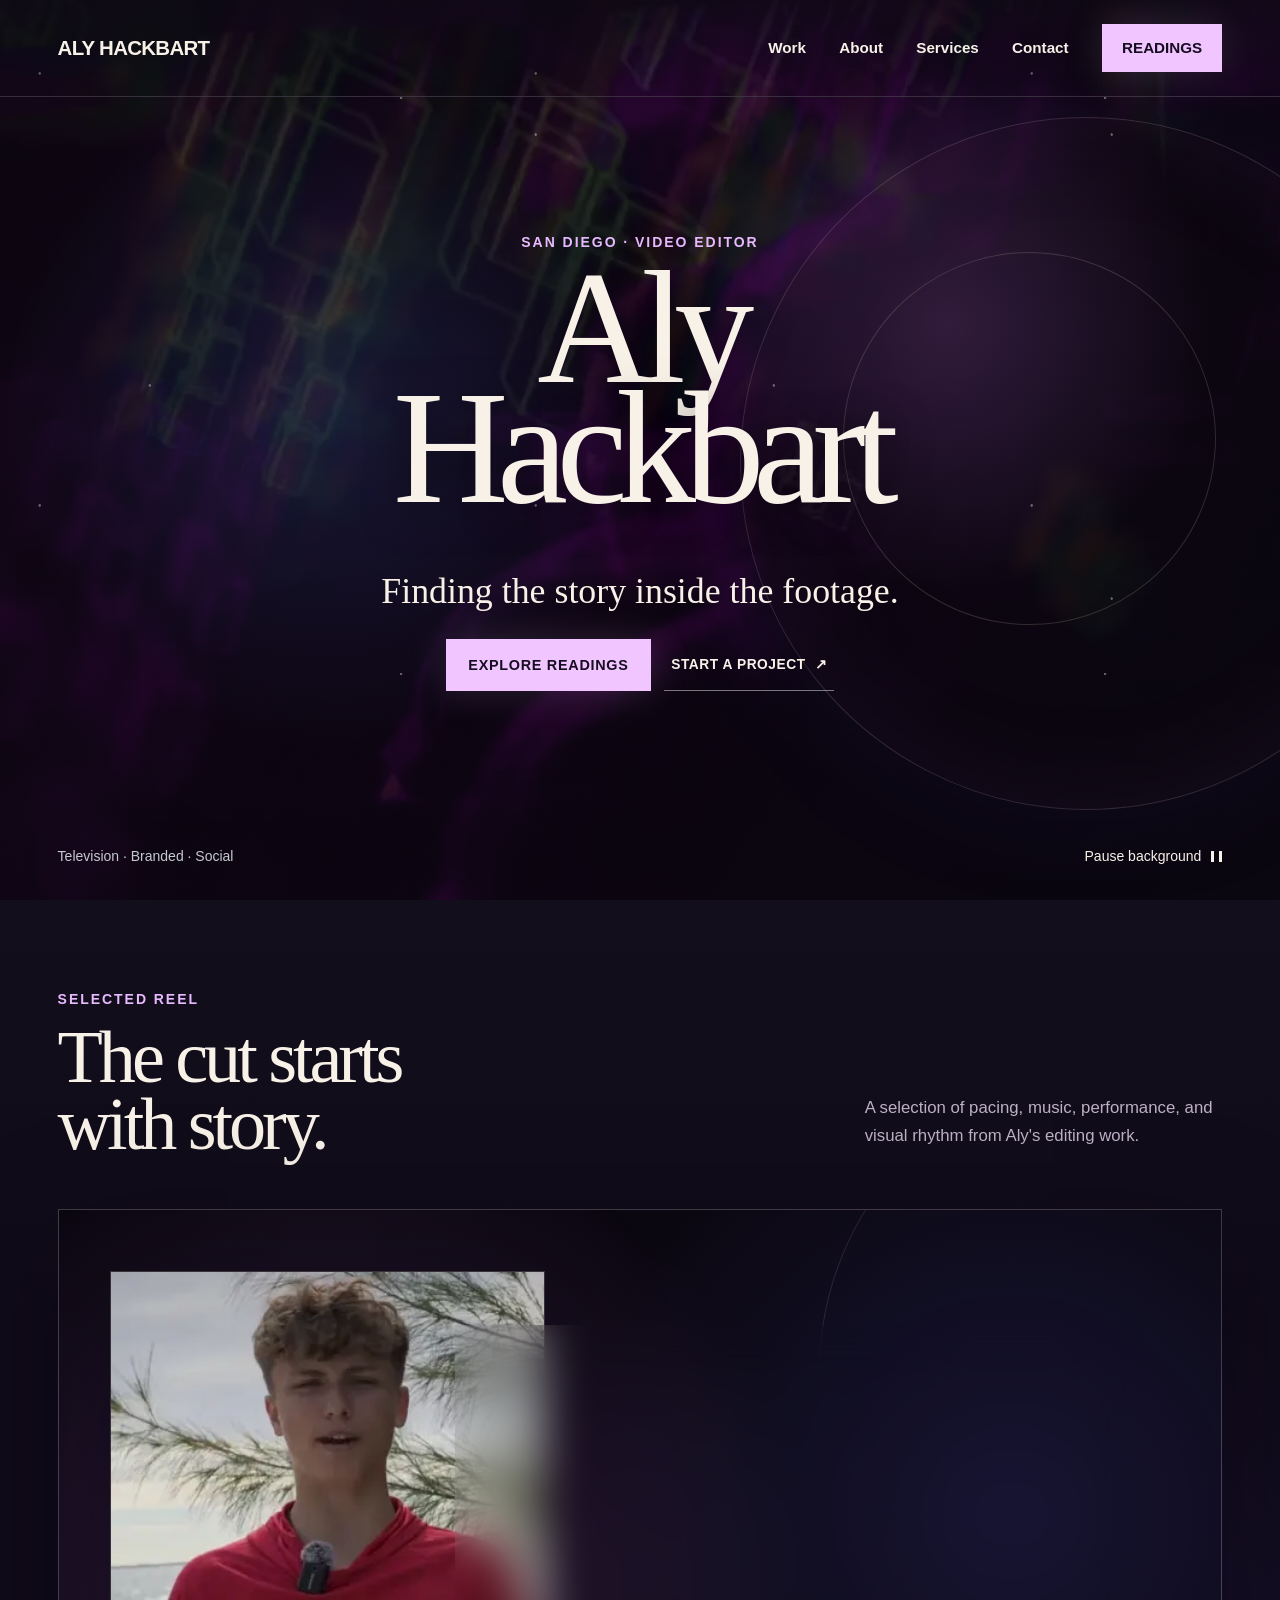
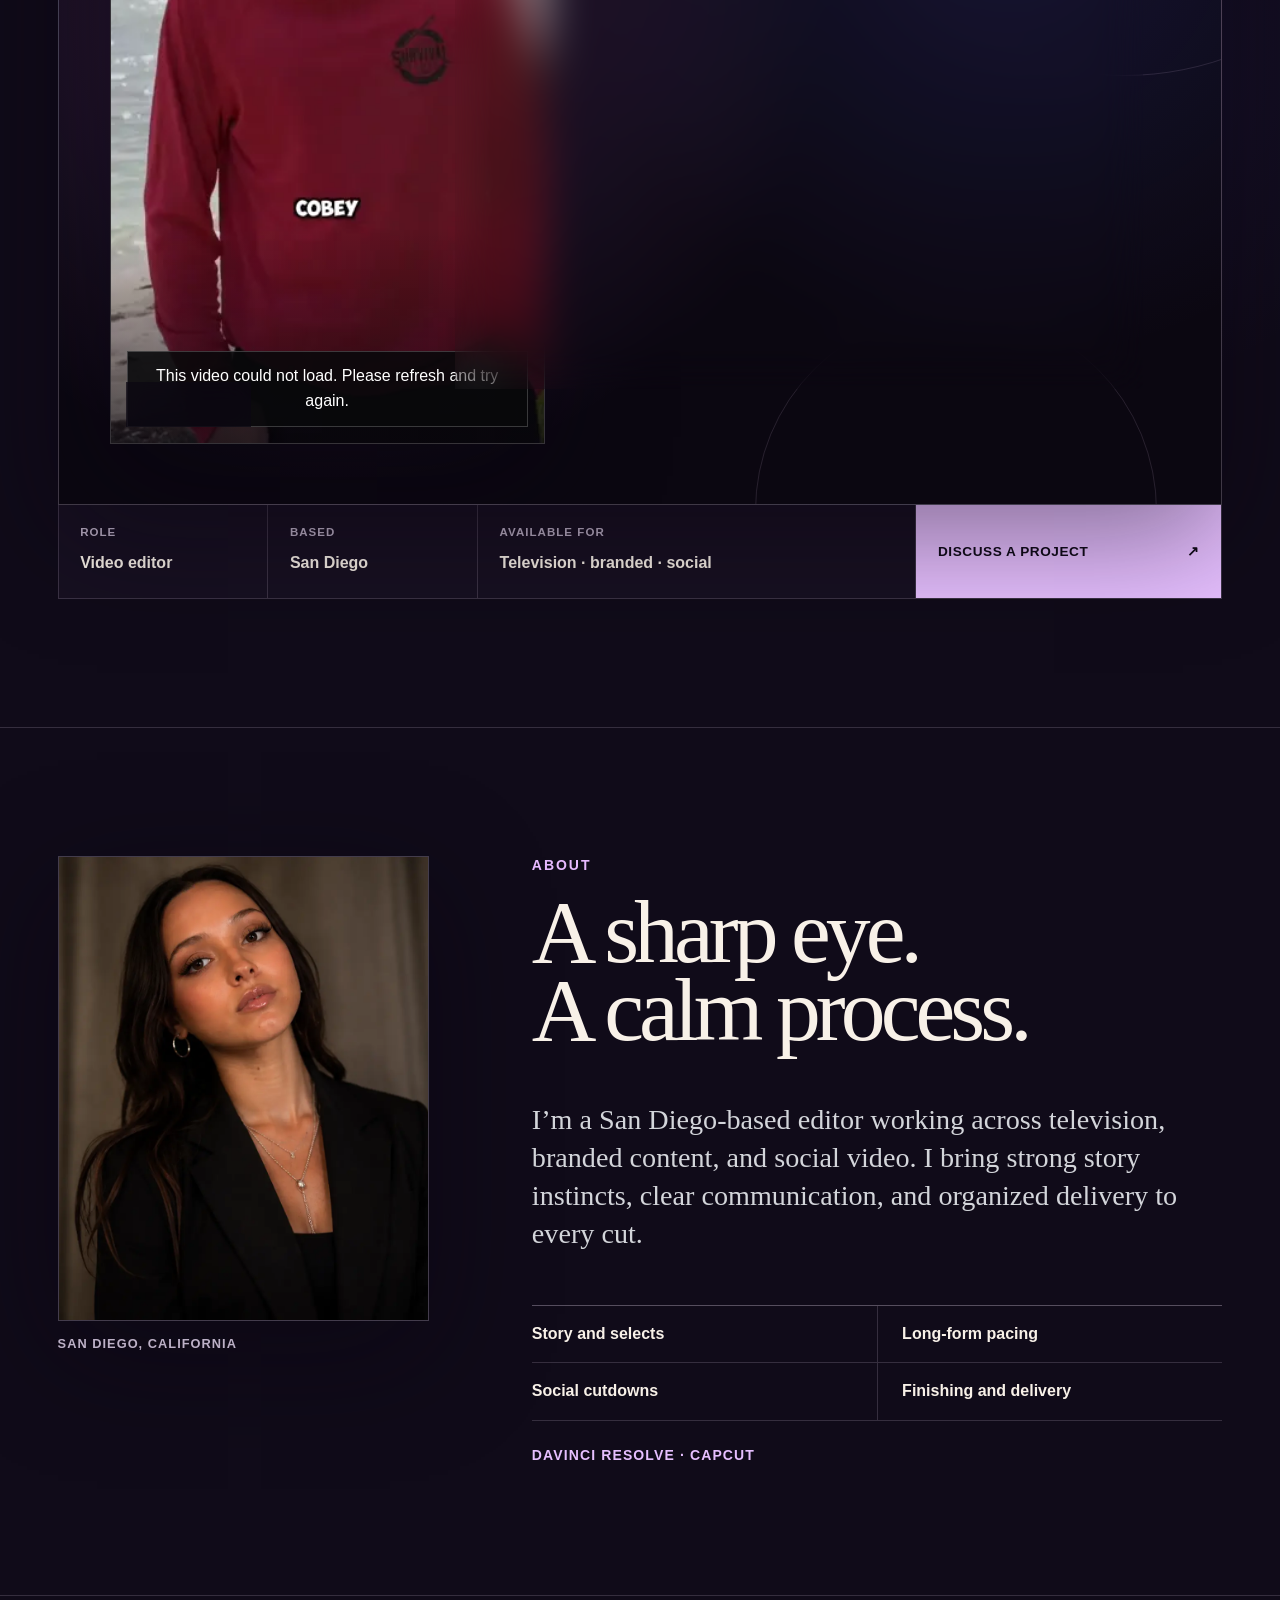
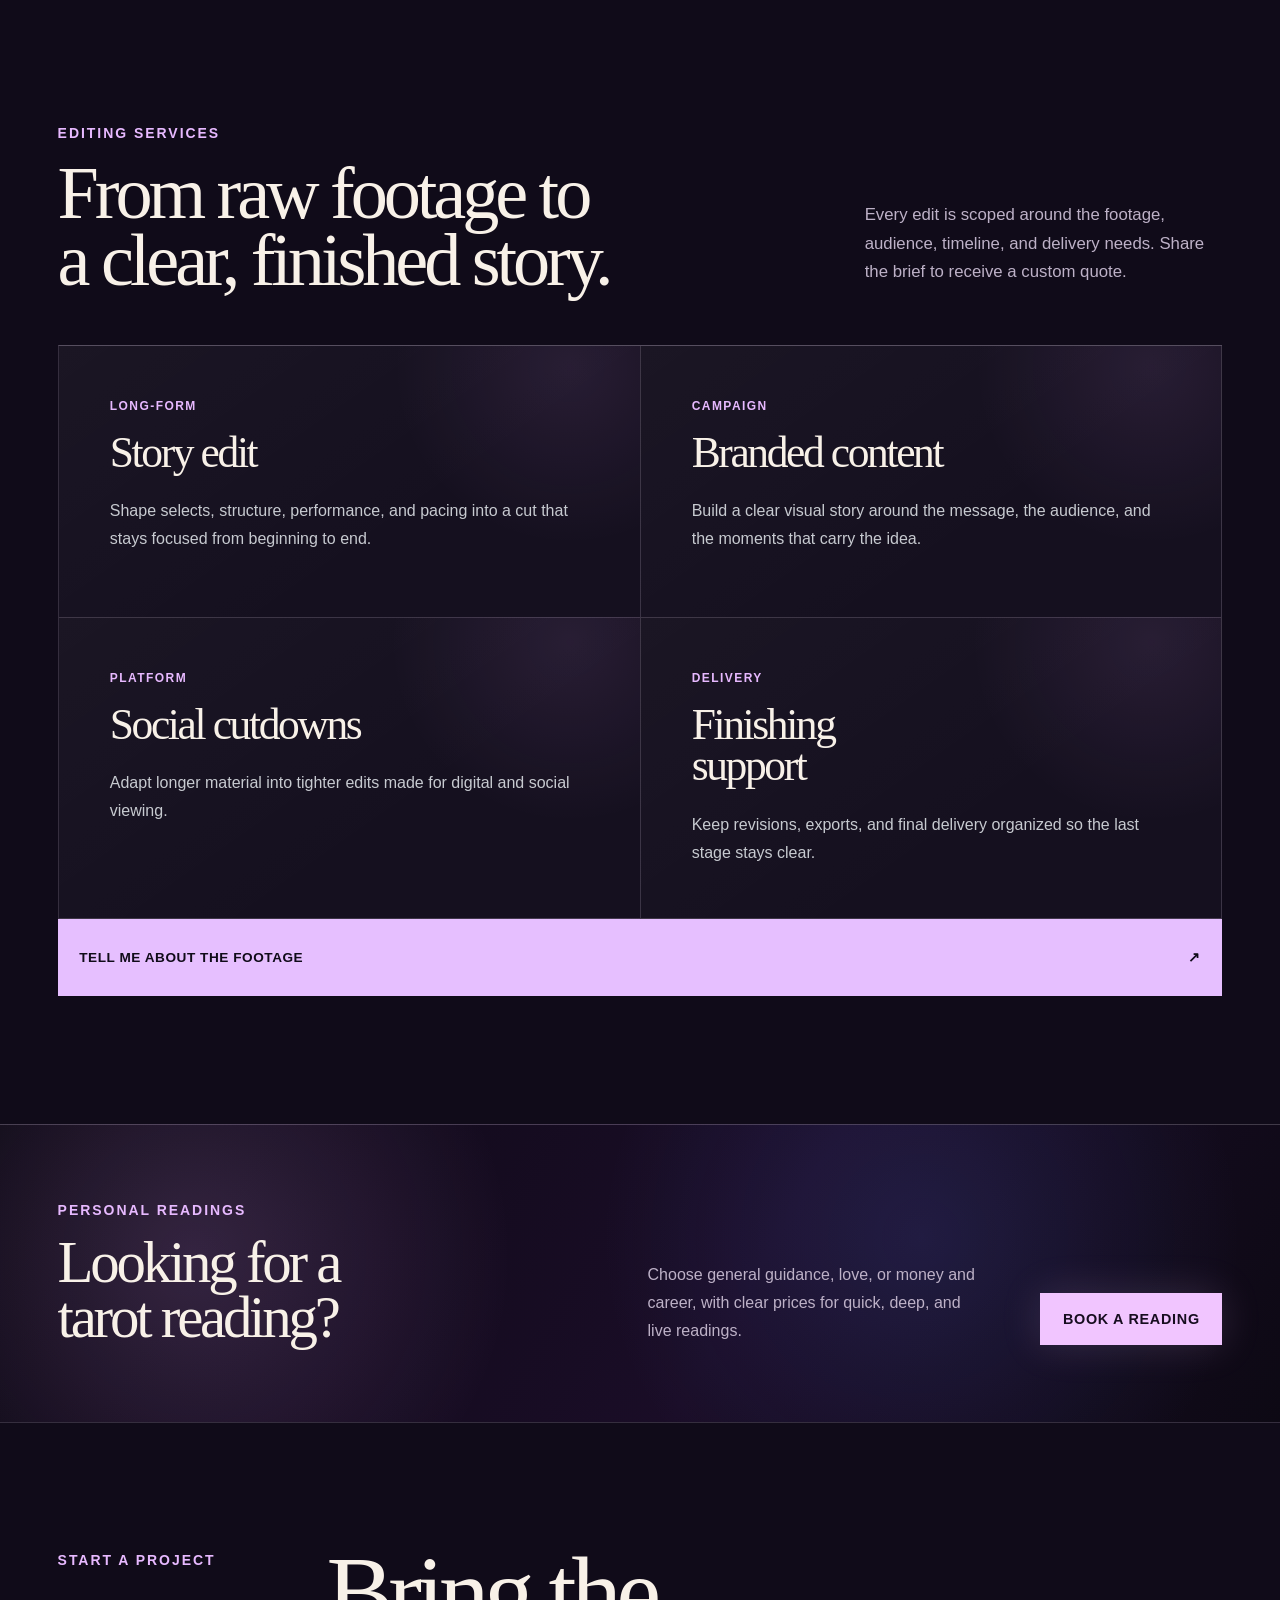
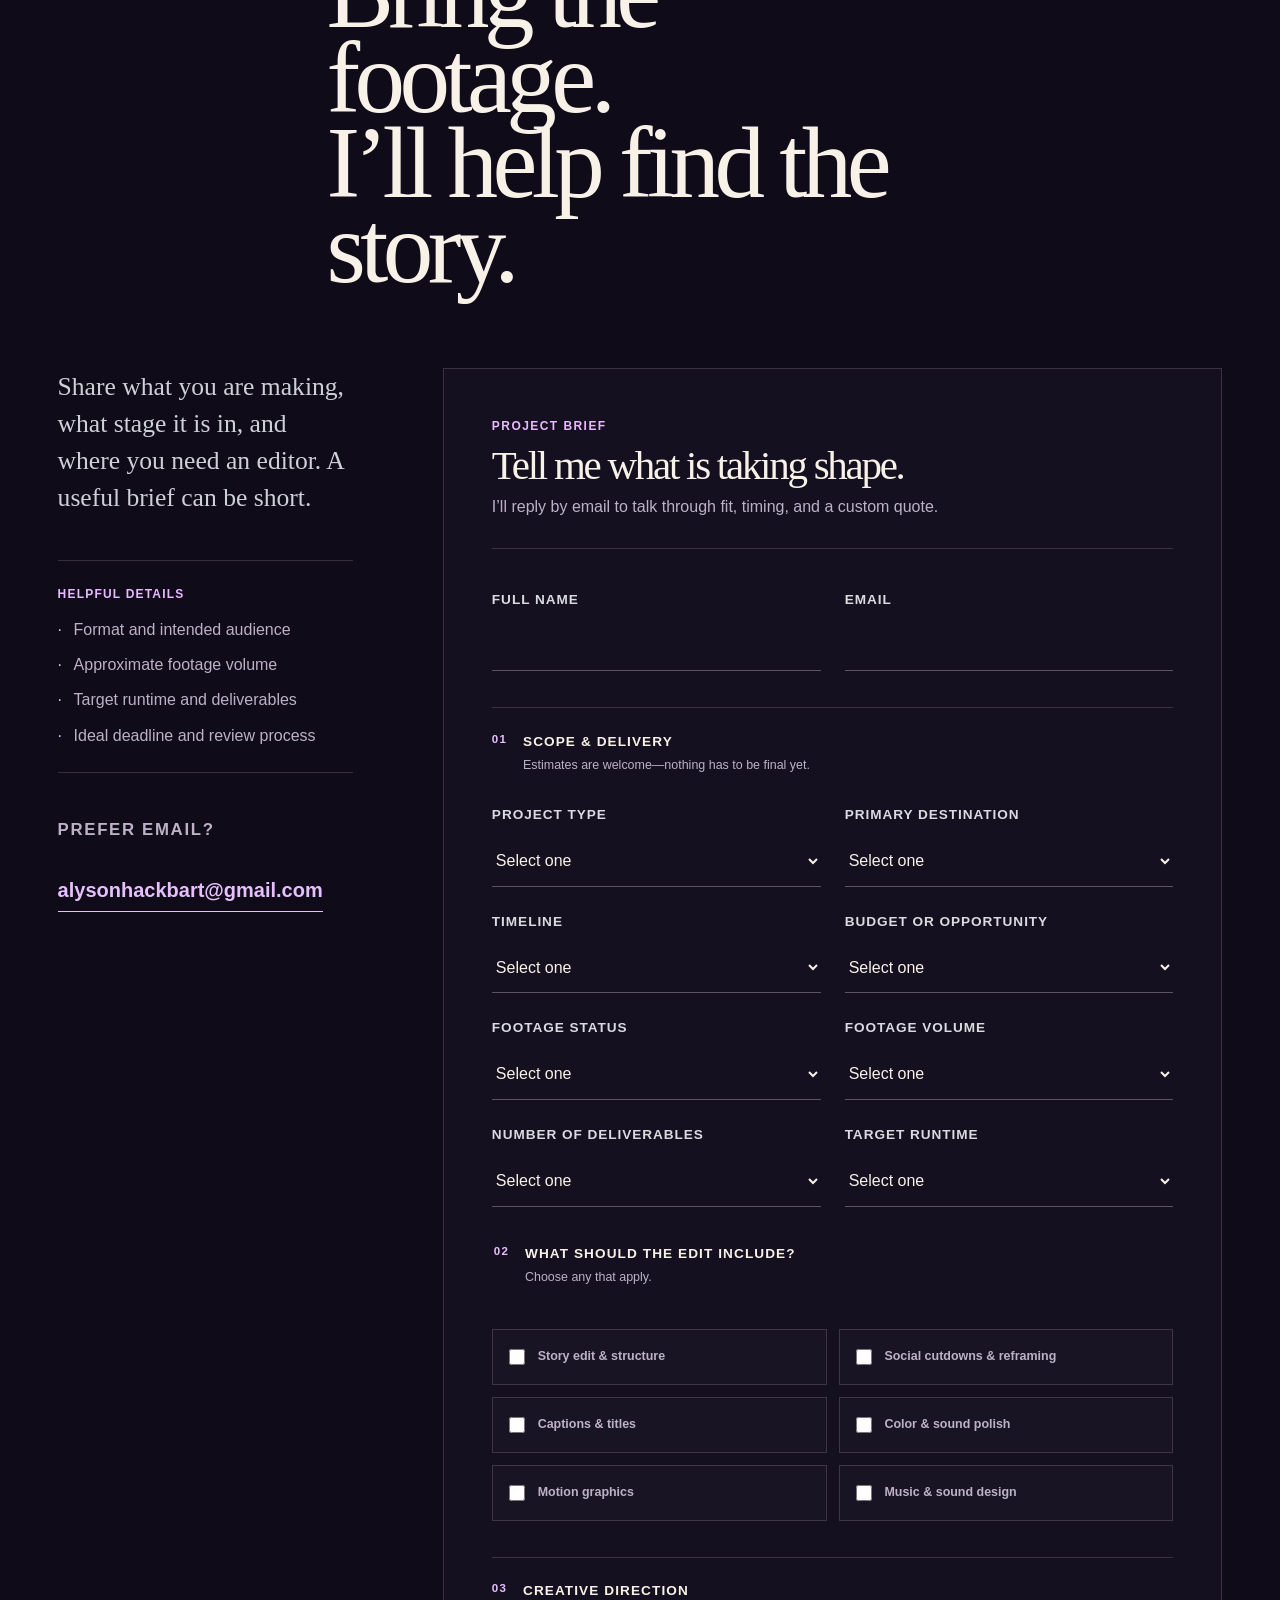
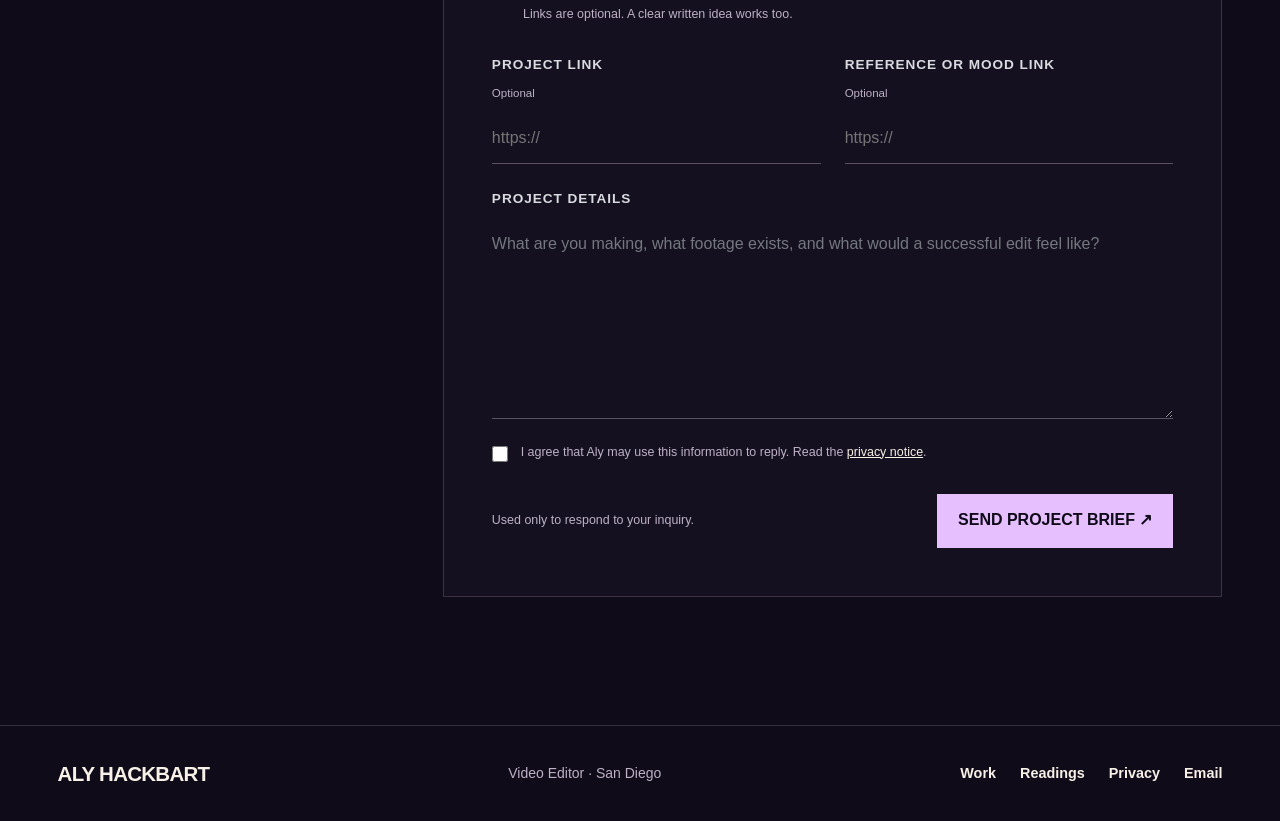
==== commit e2a4272b: "Expand the project brief" ====
--- a/index.html
+++ b/index.html
@@ -62,8 +62,8 @@
     ]
   }
   </script>
-  <link rel="stylesheet" href="styles.css?v=20260904-1">
-  <script src="script.js?v=20260904-2" defer></script>
+  <link rel="stylesheet" href="styles.css?v=20260904-2">
+  <script src="script.js?v=20260904-3" defer></script>
 </head>
 <body id="top" class="portfolio-page">
   <a class="skip-link" href="#main">Skip to content</a>
@@ -119,7 +119,7 @@
         </header>
         <div class="showcase-layer">
           <div class="showcase-video">
-            <video class="showcase-player" src="assets/media/selected-edit.web.mp4?v=20260904-1" autoplay muted loop playsinline preload="auto" poster="assets/media/selected-edit-poster.webp?v=20260903-1" data-selected-video aria-label="Selected editing reel by Aly Hackbart">
+            <video class="showcase-player" src="assets/media/selected-edit.sequence.00.mp4?v=20260904-2" autoplay muted playsinline preload="auto" poster="assets/media/selected-edit-poster.webp?v=20260903-1" data-selected-video data-video-sources='["assets/media/selected-edit.sequence.00.mp4?v=20260904-2","assets/media/selected-edit.sequence.01.mp4?v=20260904-2","assets/media/selected-edit.sequence.02.mp4?v=20260904-2","assets/media/selected-edit.sequence.03.mp4?v=20260904-2","assets/media/selected-edit.sequence.04.mp4?v=20260904-2","assets/media/selected-edit.sequence.05.mp4?v=20260904-2","assets/media/selected-edit.sequence.06.mp4?v=20260904-2","assets/media/selected-edit.sequence.07.mp4?v=20260904-2"]' aria-label="Selected editing reel by Aly Hackbart">
               Your browser does not support this video player.
             </video>
             <div class="showcase-video-shade" aria-hidden="true"></div>
@@ -252,10 +252,47 @@
             <label class="form-honeypot" aria-hidden="true">Company website<input type="url" name="company_website" tabindex="-1" autocomplete="off"></label>
             <label>Full name<input type="text" name="Full name" autocomplete="name" required></label>
             <label>Email<input type="email" name="email" autocomplete="email" required></label>
+
+            <div class="form-section-title form-full">
+              <span>01</span>
+              <div>
+                <p>Scope &amp; delivery</p>
+                <small>Estimates are welcome—nothing has to be final yet.</small>
+              </div>
+            </div>
             <label>Project type<select name="Project type" required><option value="">Select one</option><option value="Editing role or employment opportunity">Editing role or employment opportunity</option><option value="Assistant editor opportunity">Assistant editor opportunity</option><option value="Long-form or YouTube">Long-form or YouTube</option><option value="Branded content">Branded content</option><option value="Social content">Social content</option><option value="Other editing project">Other editing project</option></select></label>
+            <label>Primary destination<select name="Primary destination"><option value="">Select one</option><option value="YouTube">YouTube</option><option value="Instagram or TikTok">Instagram or TikTok</option><option value="Website or paid campaign">Website or paid campaign</option><option value="Television or streaming">Television or streaming</option><option value="Film festival or screening">Film festival or screening</option><option value="Multiple platforms">Multiple platforms</option><option value="Not sure yet">Not sure yet</option></select></label>
             <label>Timeline<select name="Timeline"><option value="">Select one</option><option value="As soon as possible">As soon as possible</option><option value="1 to 2 weeks">1 to 2 weeks</option><option value="3 to 4 weeks">3 to 4 weeks</option><option value="1 to 3 months">1 to 3 months</option><option value="Ongoing">Ongoing</option><option value="Not set yet">Not set yet</option></select></label>
             <label>Budget or opportunity<select name="Budget"><option value="">Select one</option><option value="Employment opportunity">Employment opportunity</option><option value="Under $500">Under $500</option><option value="$500 to $1,000">$500 to $1,000</option><option value="$1,000 to $2,500">$1,000 to $2,500</option><option value="$2,500+">$2,500+</option><option value="Not sure yet">Not sure yet</option></select></label>
+            <label>Footage status<select name="Footage status"><option value="">Select one</option><option value="Ready to edit">Ready to edit</option><option value="Partially ready">Partially ready</option><option value="Still filming">Still filming</option><option value="Needs organizing or syncing">Needs organizing or syncing</option><option value="Not filmed yet">Not filmed yet</option><option value="No footage needed">No footage needed</option></select></label>
+            <label>Footage volume<select name="Footage volume"><option value="">Select one</option><option value="Under 30 minutes">Under 30 minutes</option><option value="30 to 90 minutes">30 to 90 minutes</option><option value="1.5 to 4 hours">1.5 to 4 hours</option><option value="4 to 10 hours">4 to 10 hours</option><option value="More than 10 hours">More than 10 hours</option><option value="Not sure yet">Not sure yet</option></select></label>
+            <label>Number of deliverables<select name="Deliverables"><option value="">Select one</option><option value="One final video">One final video</option><option value="One video plus cutdowns">One video plus cutdowns</option><option value="2 to 5 videos">2 to 5 videos</option><option value="6 or more videos">6 or more videos</option><option value="Ongoing content">Ongoing content</option><option value="Not sure yet">Not sure yet</option></select></label>
+            <label>Target runtime<select name="Target runtime"><option value="">Select one</option><option value="Under 60 seconds">Under 60 seconds</option><option value="1 to 3 minutes">1 to 3 minutes</option><option value="3 to 10 minutes">3 to 10 minutes</option><option value="10 to 30 minutes">10 to 30 minutes</option><option value="30 minutes or longer">30 minutes or longer</option><option value="Multiple runtimes">Multiple runtimes</option><option value="Not sure yet">Not sure yet</option></select></label>
+
+            <fieldset class="editing-needs form-full">
+              <legend>
+                <span>02</span>
+                <span><strong>What should the edit include?</strong><small>Choose any that apply.</small></span>
+              </legend>
+              <div class="editing-needs-grid">
+                <label><input type="checkbox" name="Need - Story edit" value="Story edit and structure"><span>Story edit &amp; structure</span></label>
+                <label><input type="checkbox" name="Need - Social cutdowns" value="Social cutdowns and reframing"><span>Social cutdowns &amp; reframing</span></label>
+                <label><input type="checkbox" name="Need - Captions" value="Captions and titles"><span>Captions &amp; titles</span></label>
+                <label><input type="checkbox" name="Need - Color and sound" value="Color and sound polish"><span>Color &amp; sound polish</span></label>
+                <label><input type="checkbox" name="Need - Motion graphics" value="Motion graphics"><span>Motion graphics</span></label>
+                <label><input type="checkbox" name="Need - Music" value="Music and sound design"><span>Music &amp; sound design</span></label>
+              </div>
+            </fieldset>
+
+            <div class="form-section-title form-full">
+              <span>03</span>
+              <div>
+                <p>Creative direction</p>
+                <small>Links are optional. A clear written idea works too.</small>
+              </div>
+            </div>
             <label>Project link <span class="optional">Optional</span><input type="url" name="Project link" inputmode="url" placeholder="https://"></label>
+            <label>Reference or mood link <span class="optional">Optional</span><input type="url" name="Reference link" inputmode="url" placeholder="https://"></label>
             <label class="form-full">Project details<textarea name="Details" rows="7" placeholder="What are you making, what footage exists, and what would a successful edit feel like?" required></textarea></label>
             <label class="consent form-full"><input type="checkbox" name="Consent" value="I agree" required><span>I agree that Aly may use this information to reply. Read the <a href="privacy.html">privacy notice</a>.</span></label>
             <div class="form-footer form-full">
--- a/styles.css
+++ b/styles.css
@@ -740,6 +740,94 @@
 textarea:focus { border-color: var(--blue); box-shadow: 0 1px 0 var(--blue); }
 textarea::placeholder { color: #747780; opacity: 1; }
 .form-full { grid-column: 1 / -1; }
+.form-section-title {
+  display: flex;
+  align-items: flex-start;
+  gap: 1rem;
+  margin-top: .75rem;
+  padding: 1.4rem 0 .35rem;
+  border-top: 1px solid var(--line);
+}
+.form-section-title > span,
+.editing-needs legend > span:first-child {
+  color: var(--blue);
+  font-size: .72rem;
+  font-weight: 800;
+  letter-spacing: .1em;
+}
+.form-section-title p,
+.form-section-title small,
+.editing-needs legend strong,
+.editing-needs legend small { display: block; }
+.form-section-title p {
+  margin: 0 0 .25rem;
+  color: var(--cream);
+  font-size: .85rem;
+  font-weight: 800;
+  letter-spacing: .08em;
+  text-transform: uppercase;
+}
+.form-section-title small,
+.editing-needs legend small {
+  color: var(--muted);
+  font-size: .78rem;
+  font-weight: 400;
+  letter-spacing: 0;
+  line-height: 1.5;
+  text-transform: none;
+}
+.editing-needs {
+  min-width: 0;
+  margin: .75rem 0 0;
+  padding: 1.4rem 0 0;
+  border: 0;
+  border-top: 1px solid var(--line);
+}
+.editing-needs legend {
+  display: flex;
+  gap: 1rem;
+  width: 100%;
+  margin-bottom: 1.25rem;
+  color: var(--cream);
+}
+.editing-needs legend strong {
+  margin-bottom: .25rem;
+  font-size: .85rem;
+  letter-spacing: .08em;
+  text-transform: uppercase;
+}
+.editing-needs-grid {
+  display: grid;
+  grid-template-columns: repeat(2, minmax(0, 1fr));
+  gap: .75rem;
+}
+form .editing-needs-grid label {
+  display: flex;
+  align-items: center;
+  gap: .8rem;
+  min-height: 3.5rem;
+  padding: .85rem 1rem;
+  border: 1px solid var(--line);
+  background: rgba(255, 255, 255, .015);
+  color: var(--muted);
+  font-size: .78rem;
+  font-weight: 600;
+  letter-spacing: 0;
+  line-height: 1.35;
+  text-transform: none;
+  cursor: pointer;
+}
+form .editing-needs-grid label:hover {
+  border-color: var(--line-strong);
+  color: var(--cream);
+}
+.editing-needs-grid input {
+  flex: 0 0 auto;
+  width: 1rem;
+  min-height: 1rem;
+  margin: 0;
+  accent-color: var(--blue);
+}
 .consent {
   display: flex;
   grid-template-columns: none;
@@ -933,6 +1021,9 @@
   .capability-list p:nth-child(even) { padding-left: 0; padding-right: 0; border-left: 0; }
   form { gap: 1.25rem; }
   .form-full { grid-column: auto; }
+  .editing-needs-grid { grid-template-columns: 1fr; }
+  .form-section-title,
+  .editing-needs { grid-column: auto; }
   .form-footer { align-items: stretch; flex-direction: column; }
   .form-footer button { width: 100%; }
   footer { align-items: flex-start; flex-direction: column; gap: 1rem; }
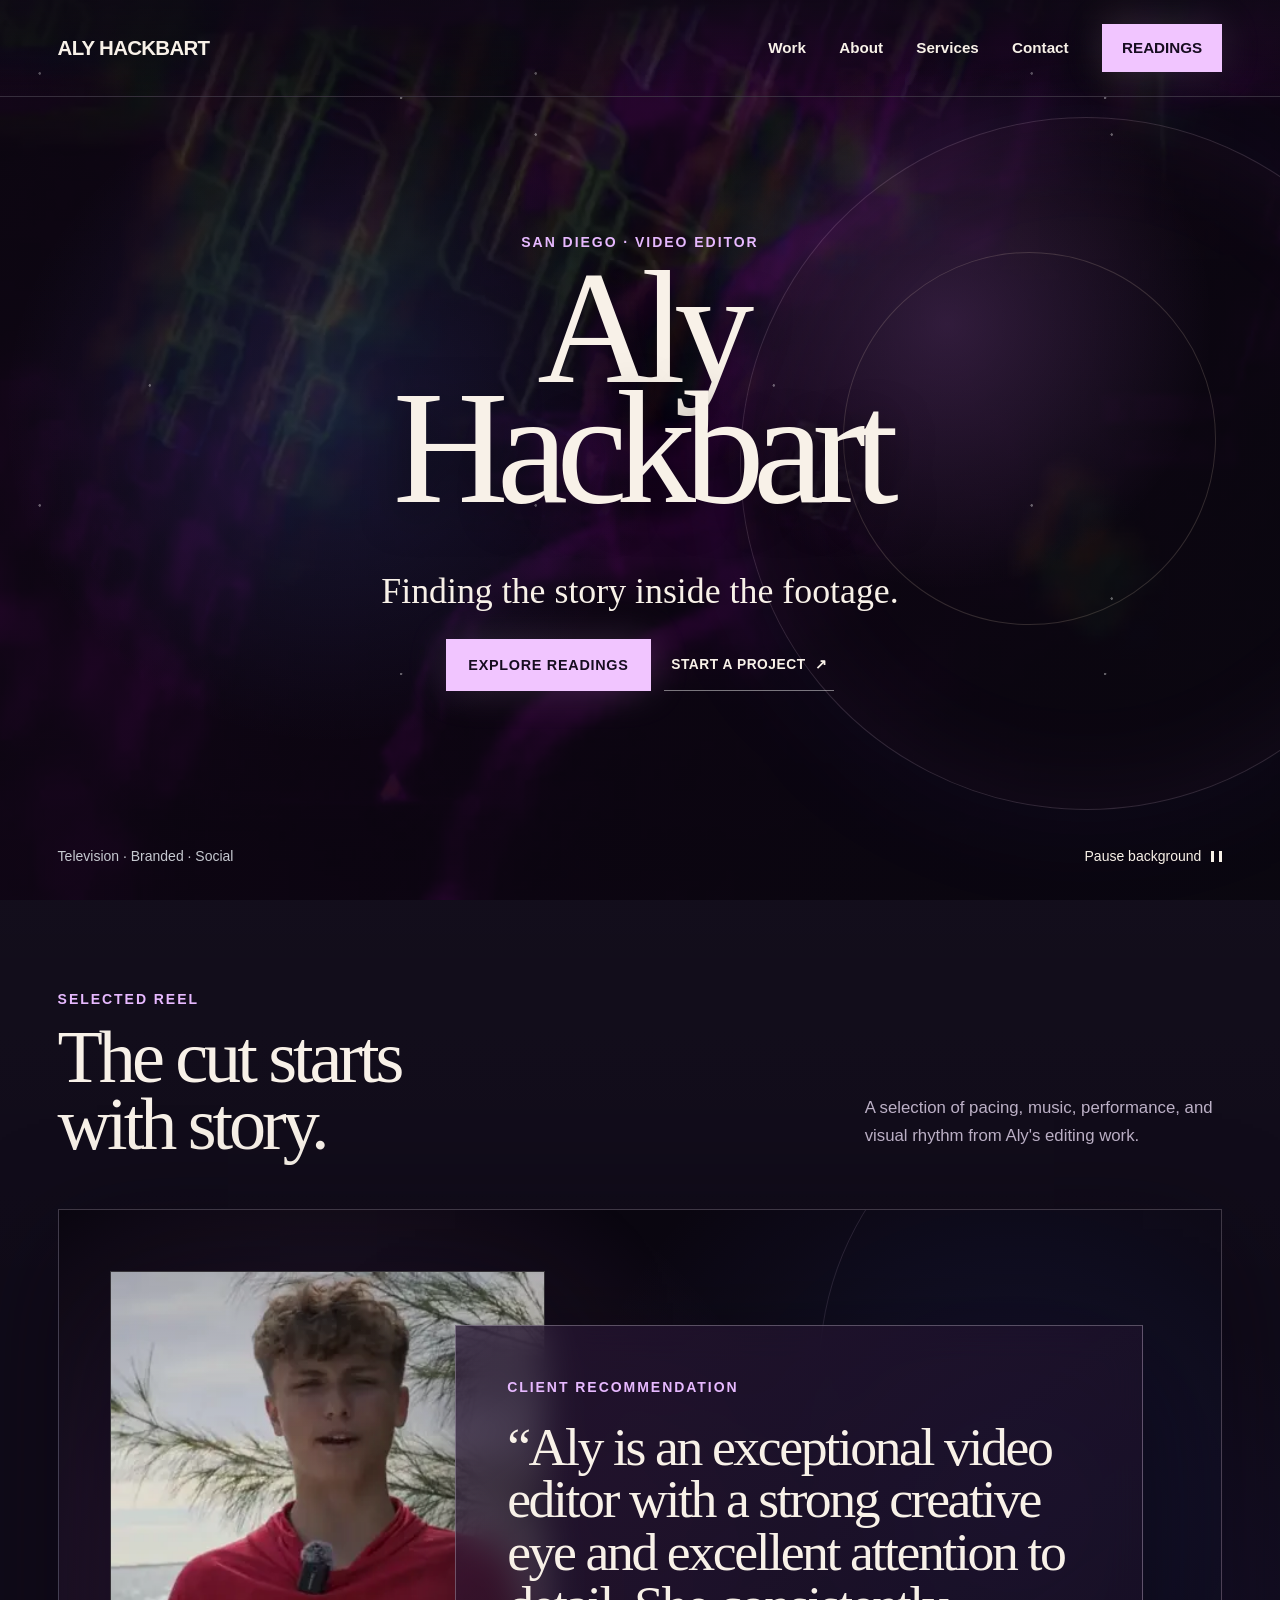
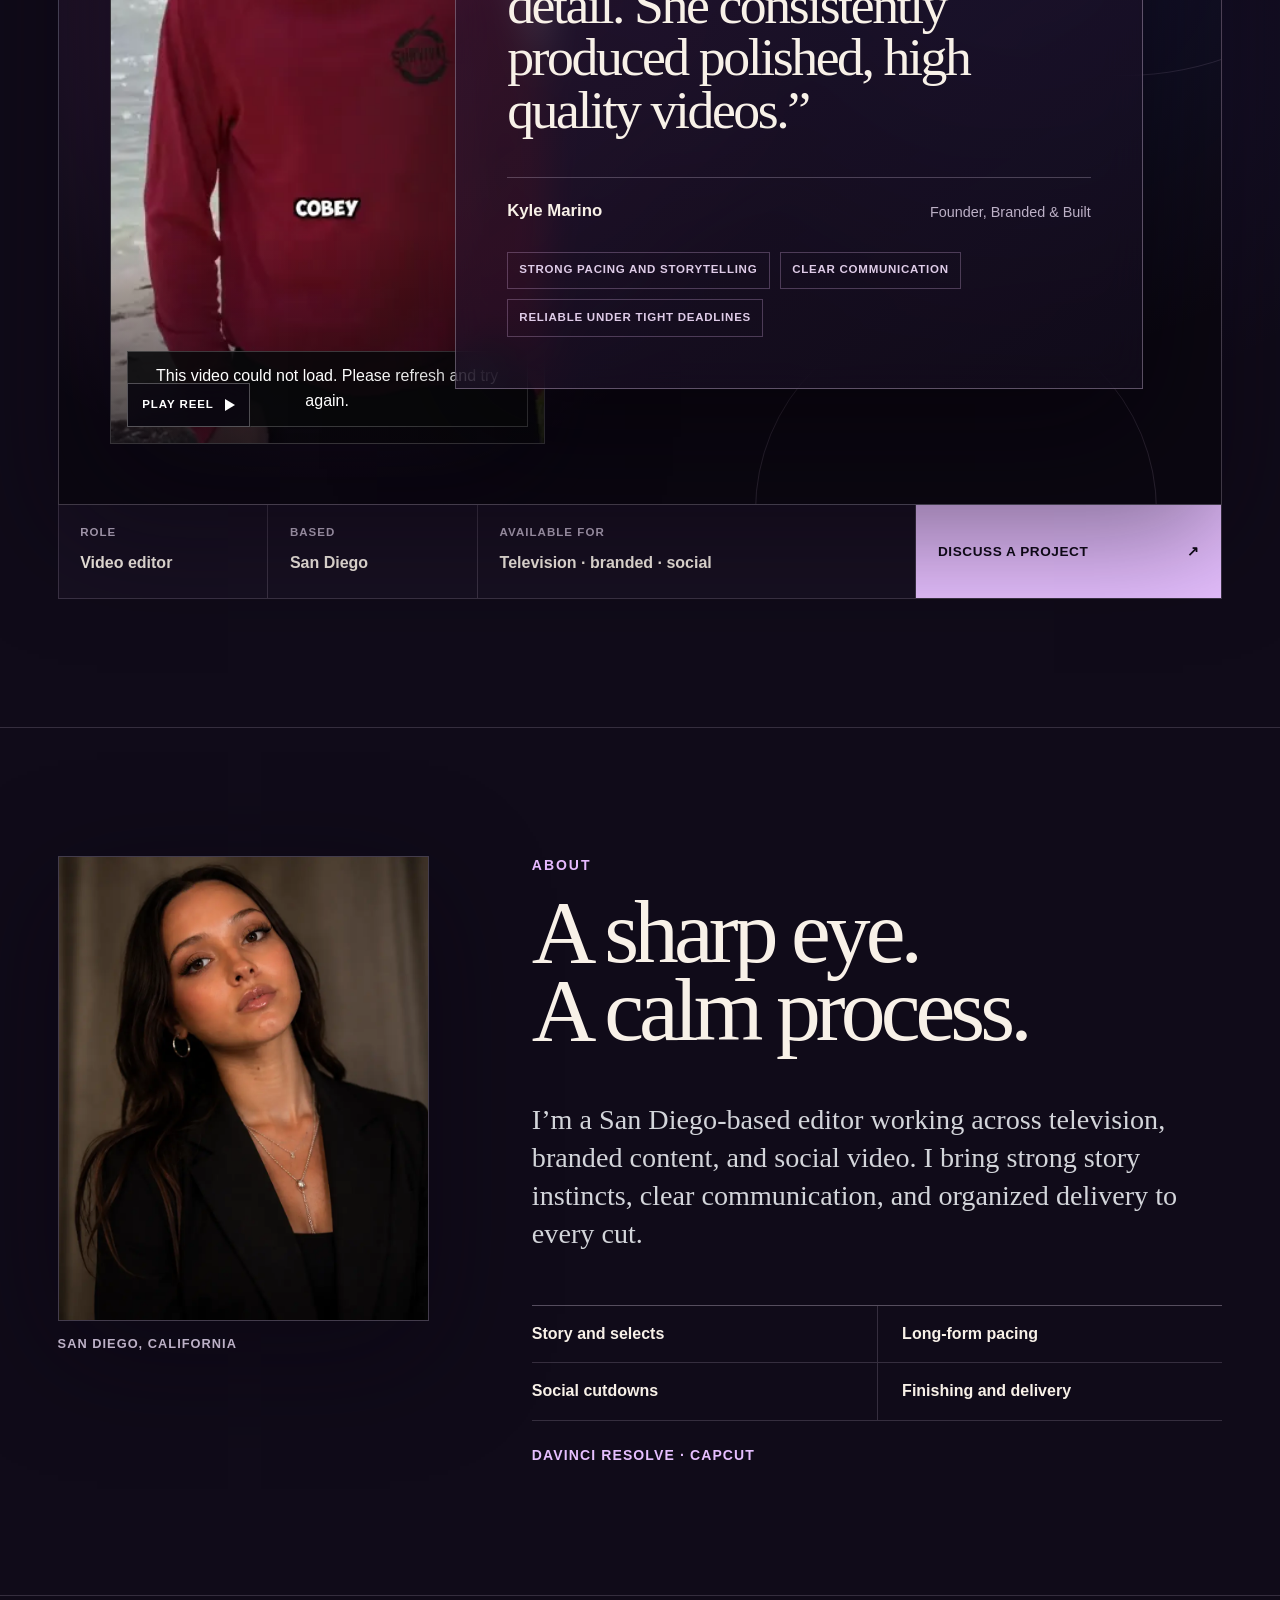
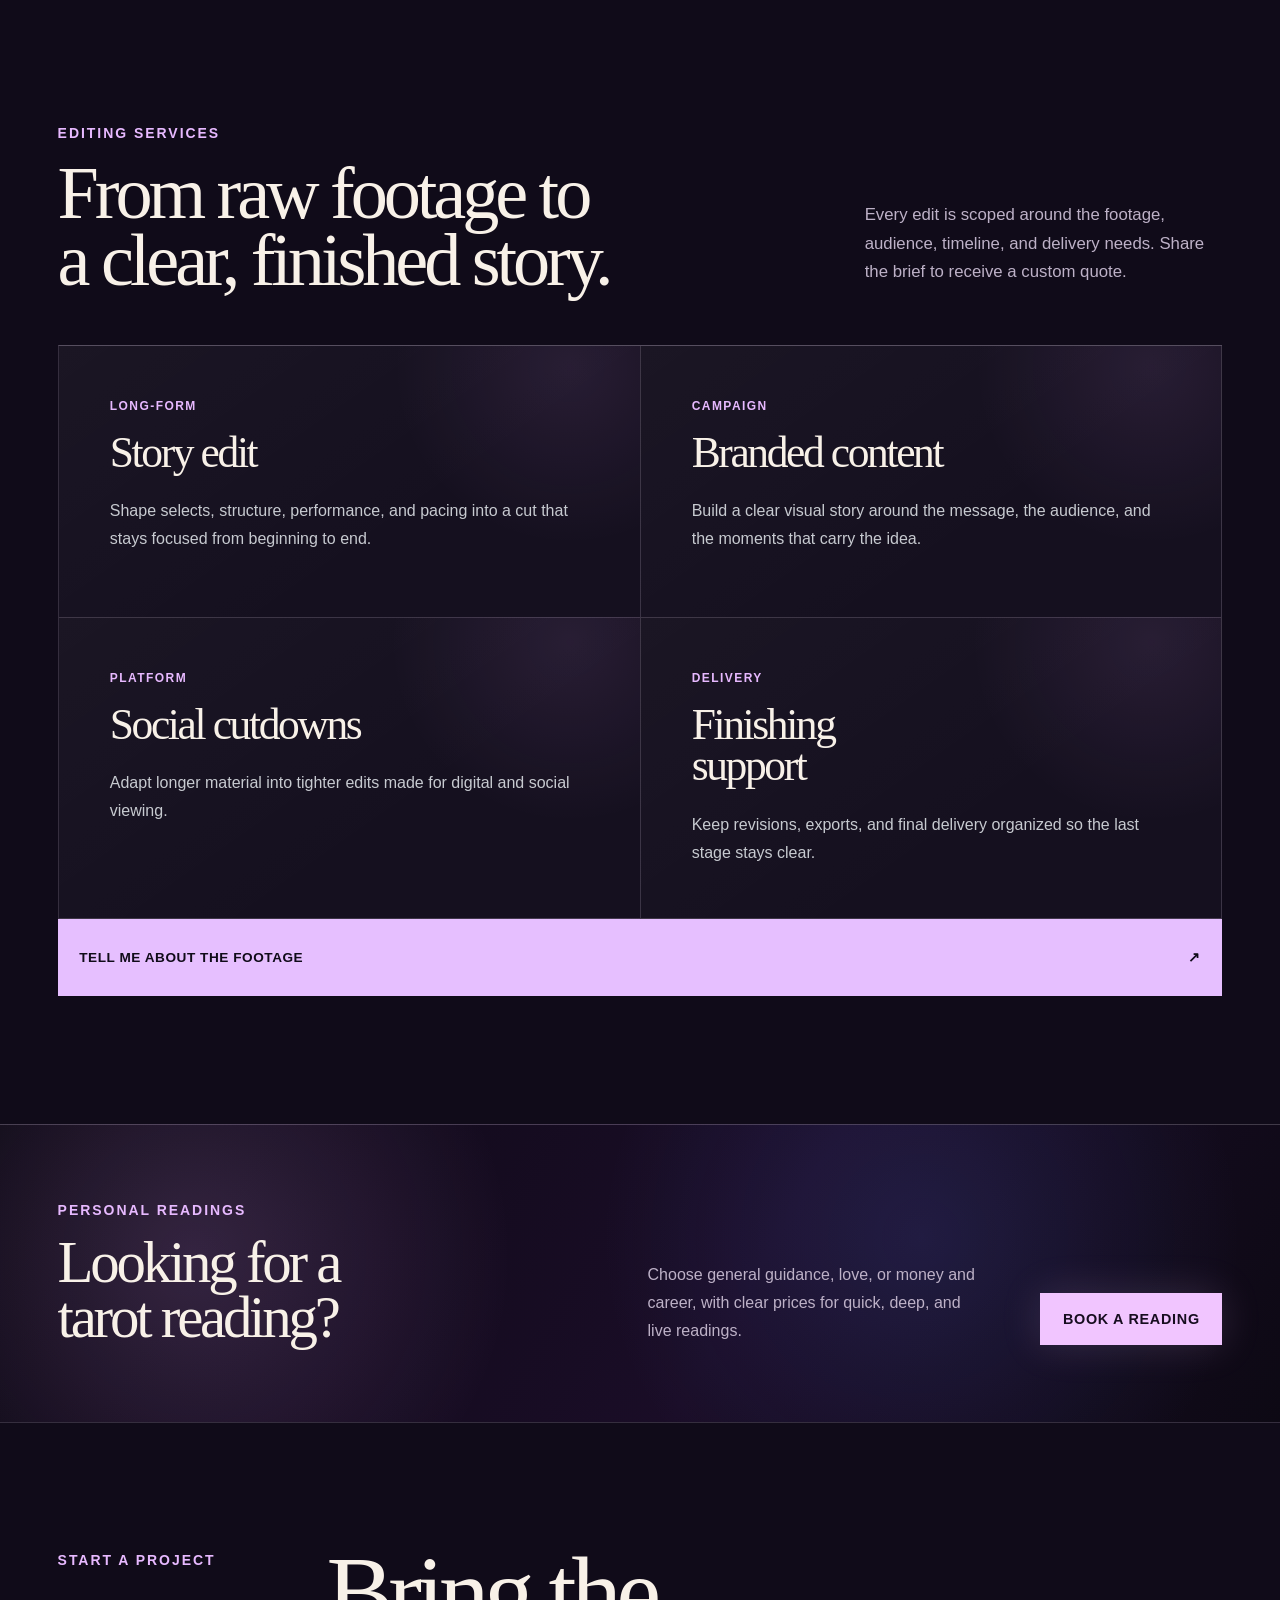
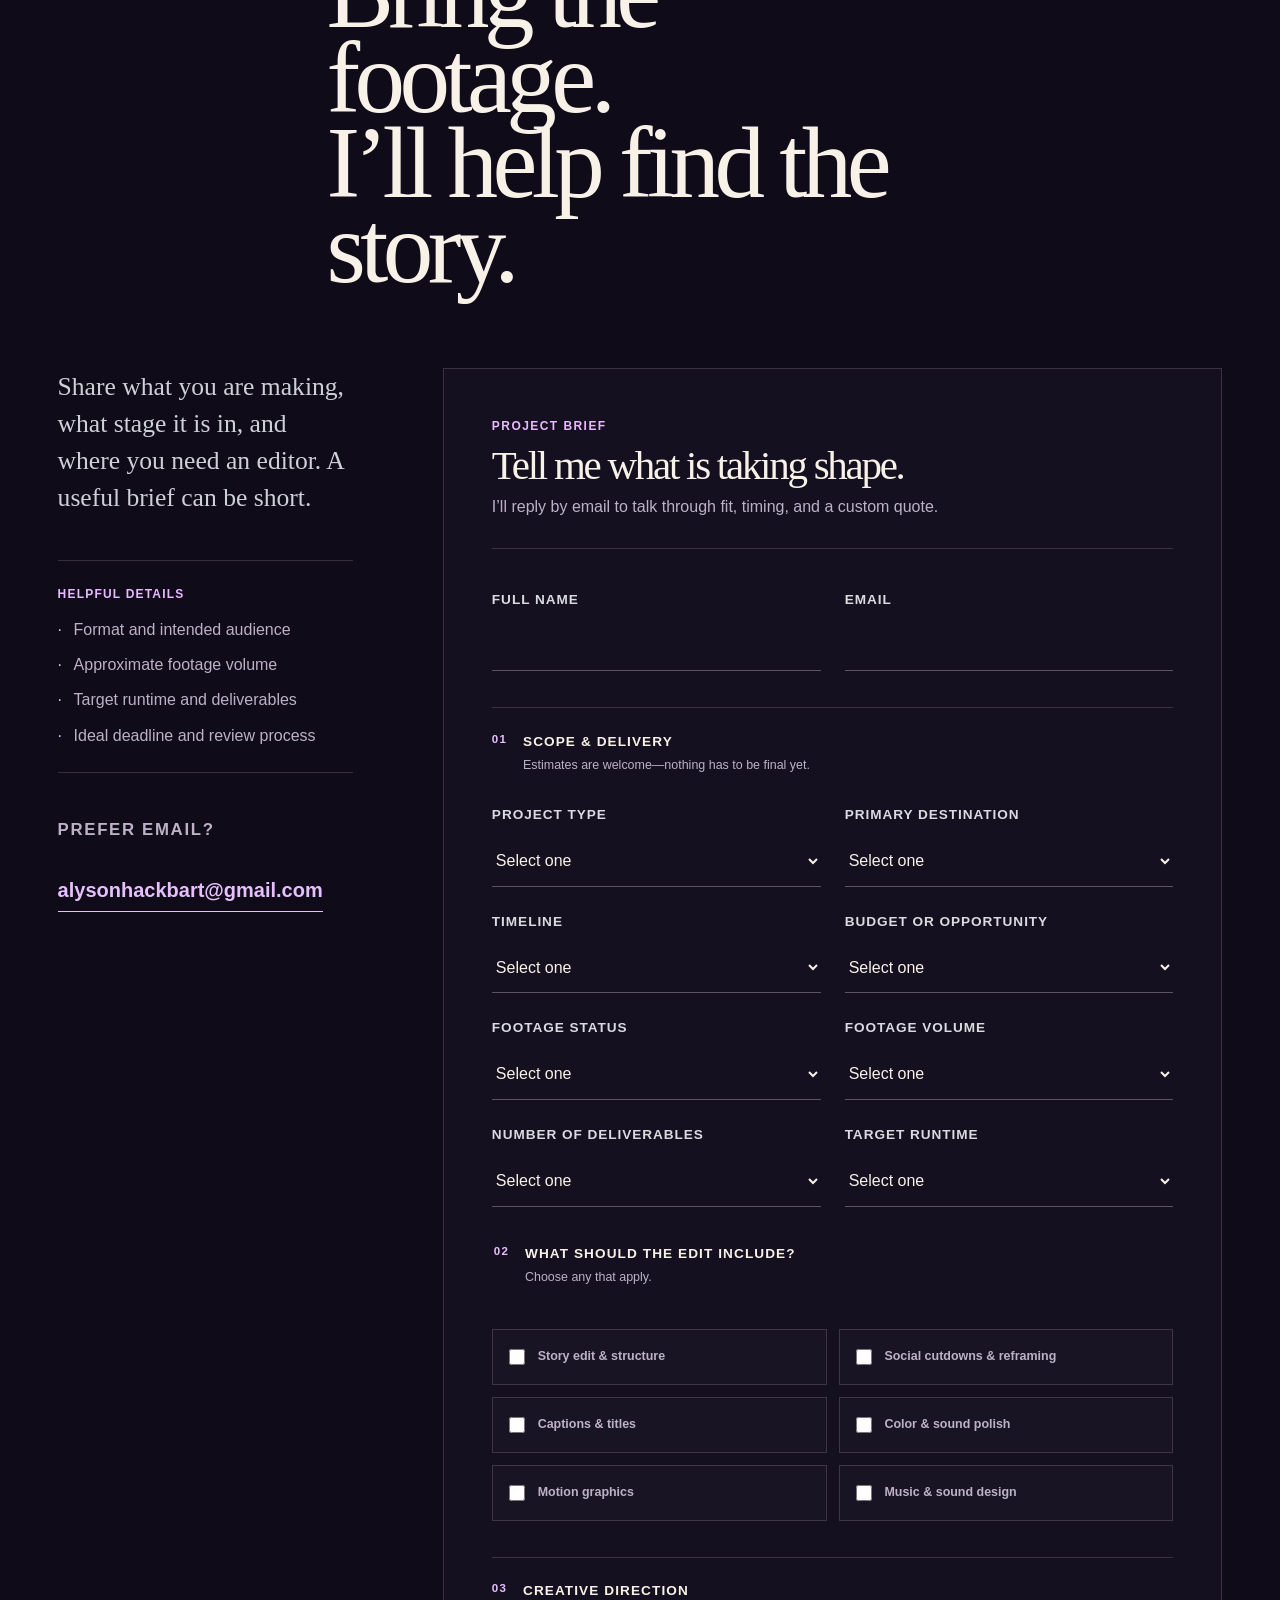
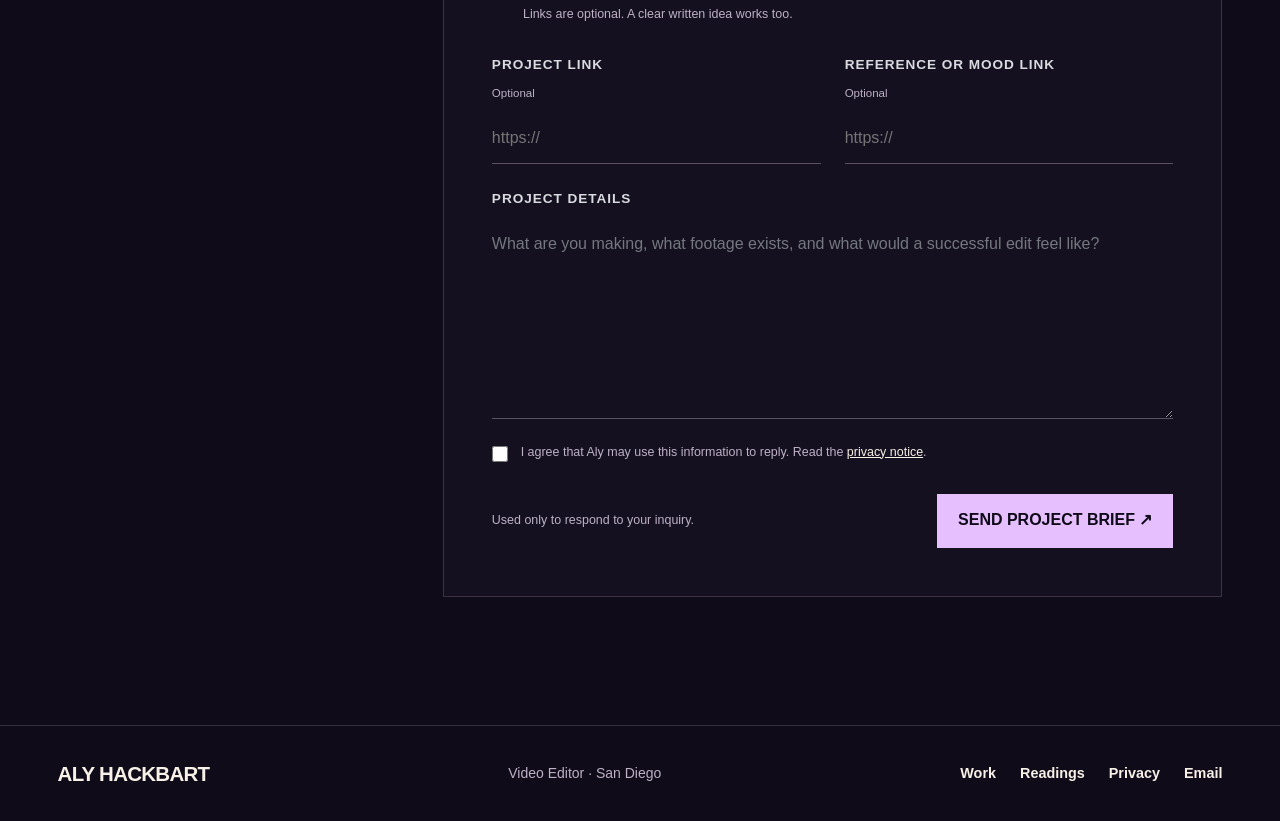
==== commit 772d2a8d: "Soften the recommendation overlay" ====
--- a/index.html
+++ b/index.html
@@ -62,7 +62,7 @@
     ]
   }
   </script>
-  <link rel="stylesheet" href="styles.css?v=20260904-2">
+  <link rel="stylesheet" href="styles.css?v=20260904-3">
   <script src="script.js?v=20260904-3" defer></script>
 </head>
 <body id="top" class="portfolio-page">
--- a/styles.css
+++ b/styles.css
@@ -391,9 +391,9 @@
   padding: clamp(2rem, 4vw, 4rem);
   border: 1px solid rgba(247, 231, 255, .3);
   background:
-    linear-gradient(145deg, rgba(38, 21, 50, .88), rgba(19, 13, 29, .82));
+    linear-gradient(145deg, rgba(38, 21, 50, .74), rgba(19, 13, 29, .68));
   box-shadow: 0 2.5rem 7rem rgba(4, 2, 7, .5);
-  backdrop-filter: blur(22px);
+  backdrop-filter: blur(18px) saturate(1.12);
 }
 .recommendation-overlay blockquote { margin: 1.5rem 0 2.5rem; }
 .recommendation-overlay blockquote p {
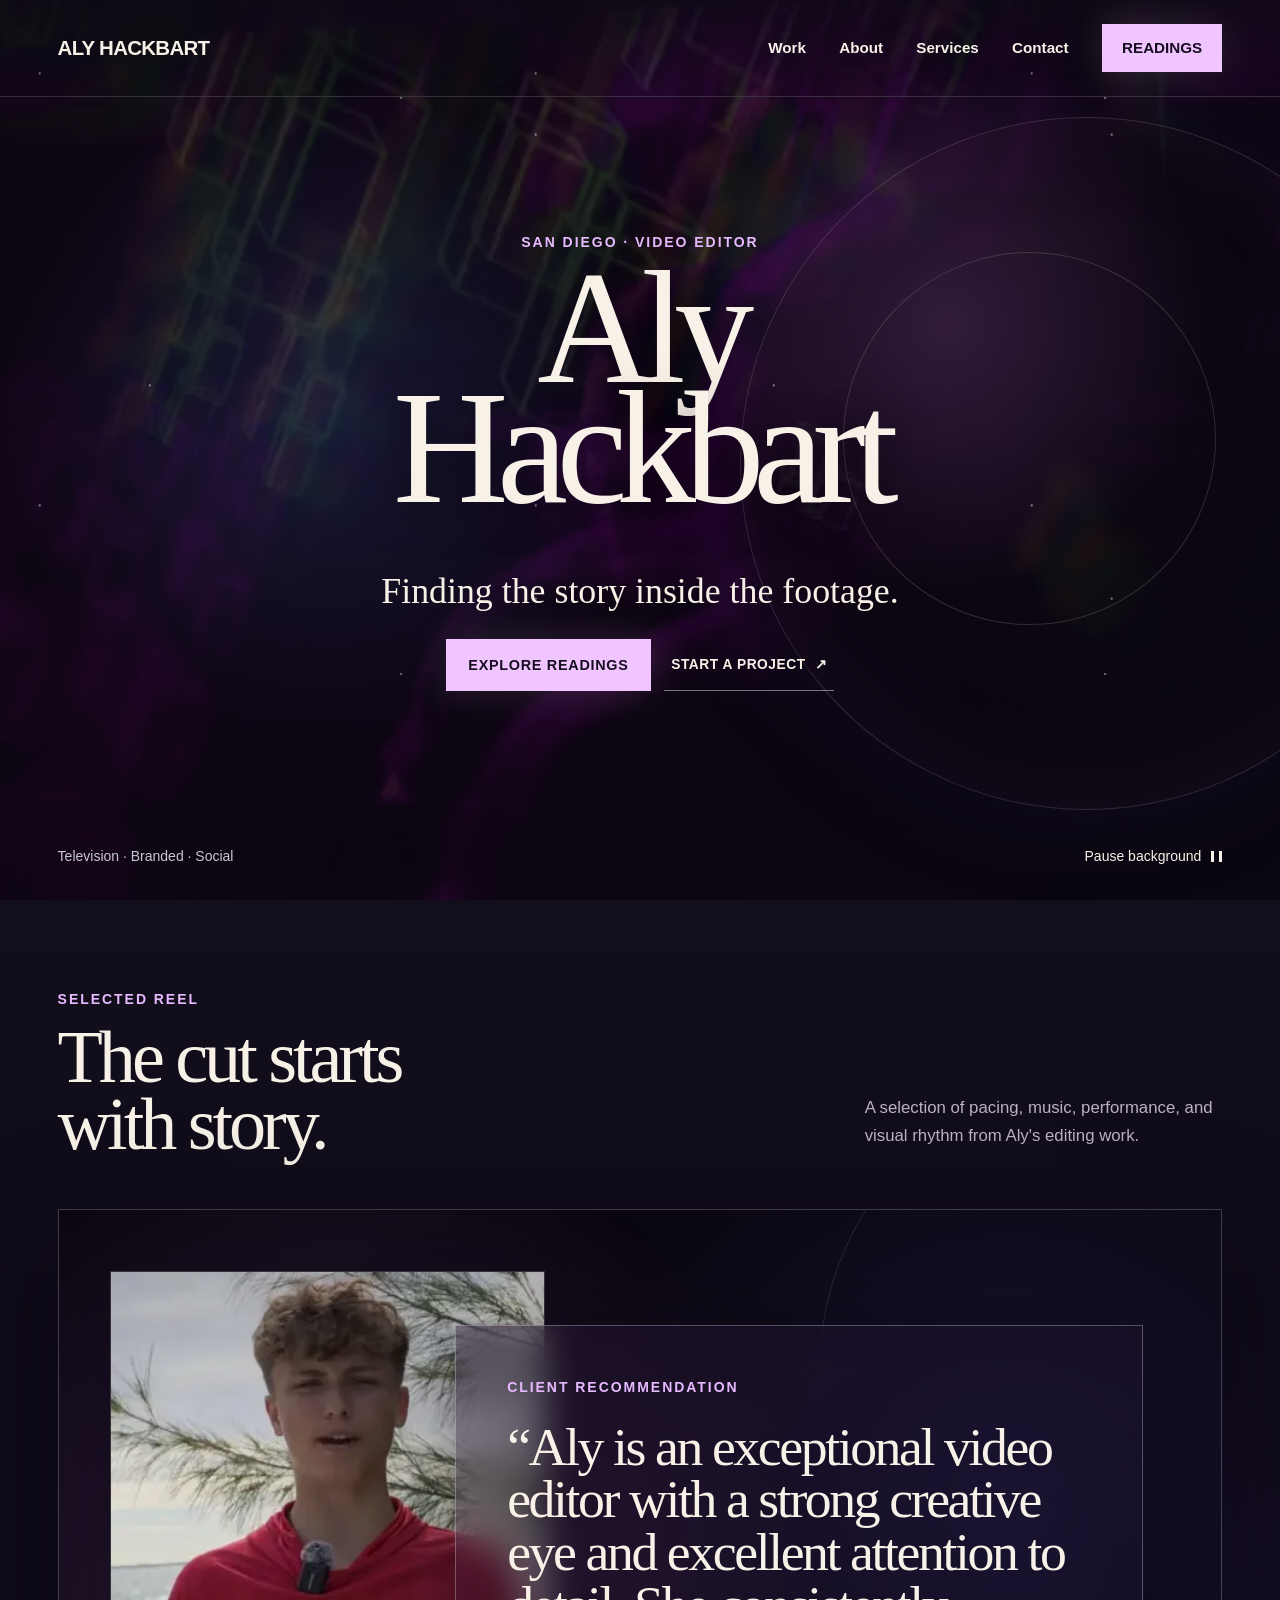
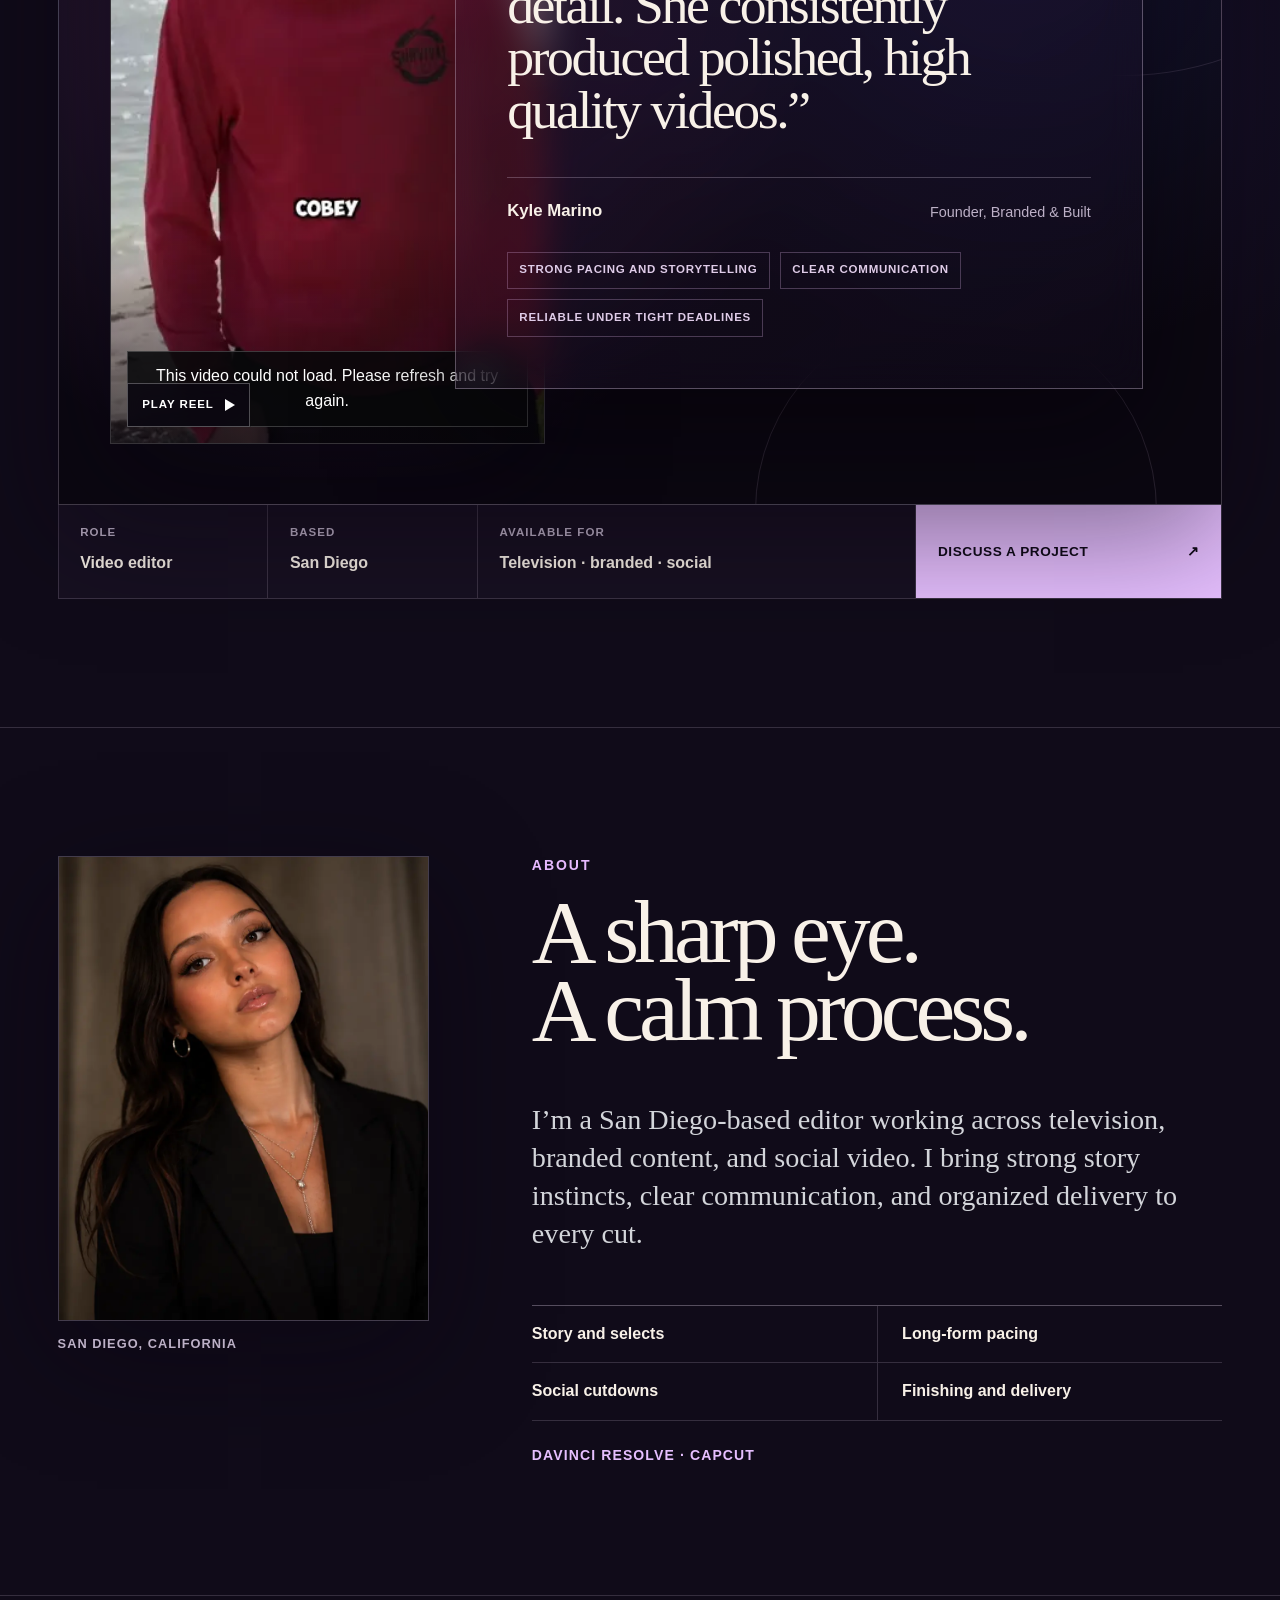
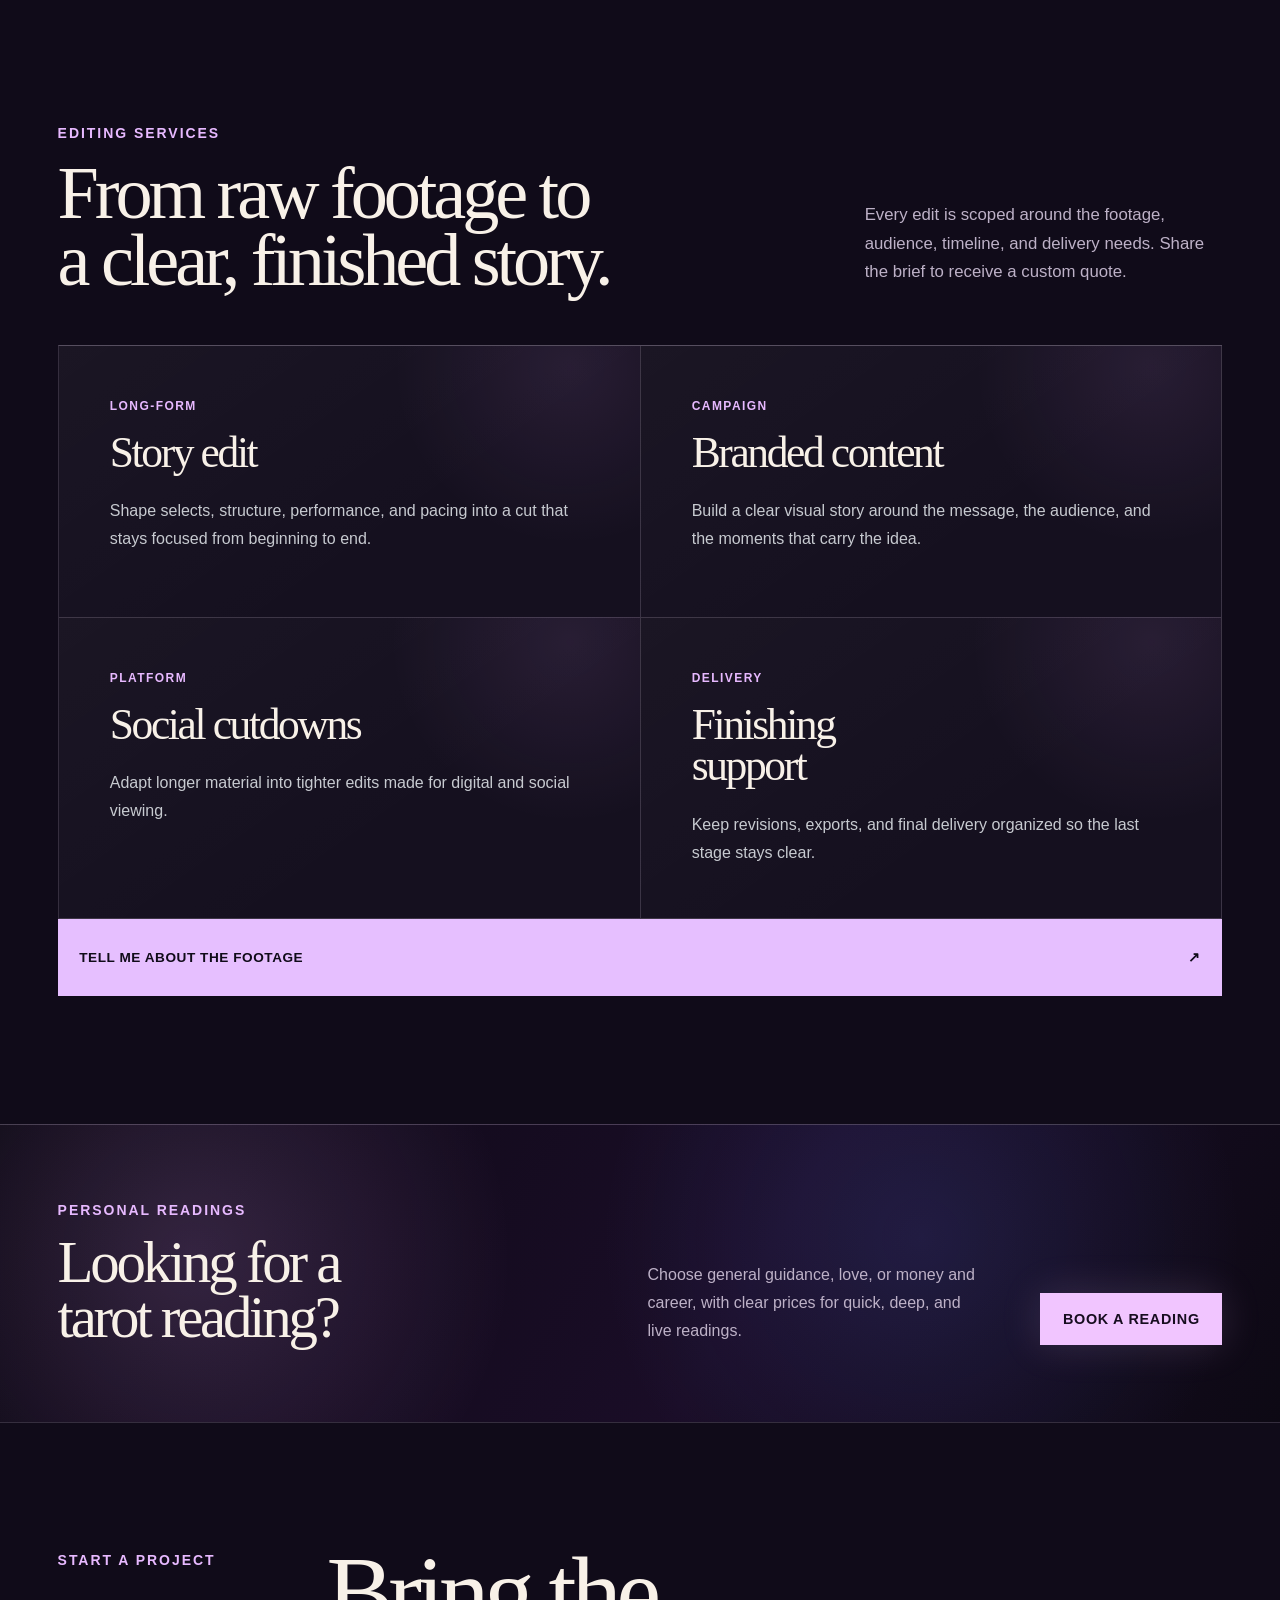
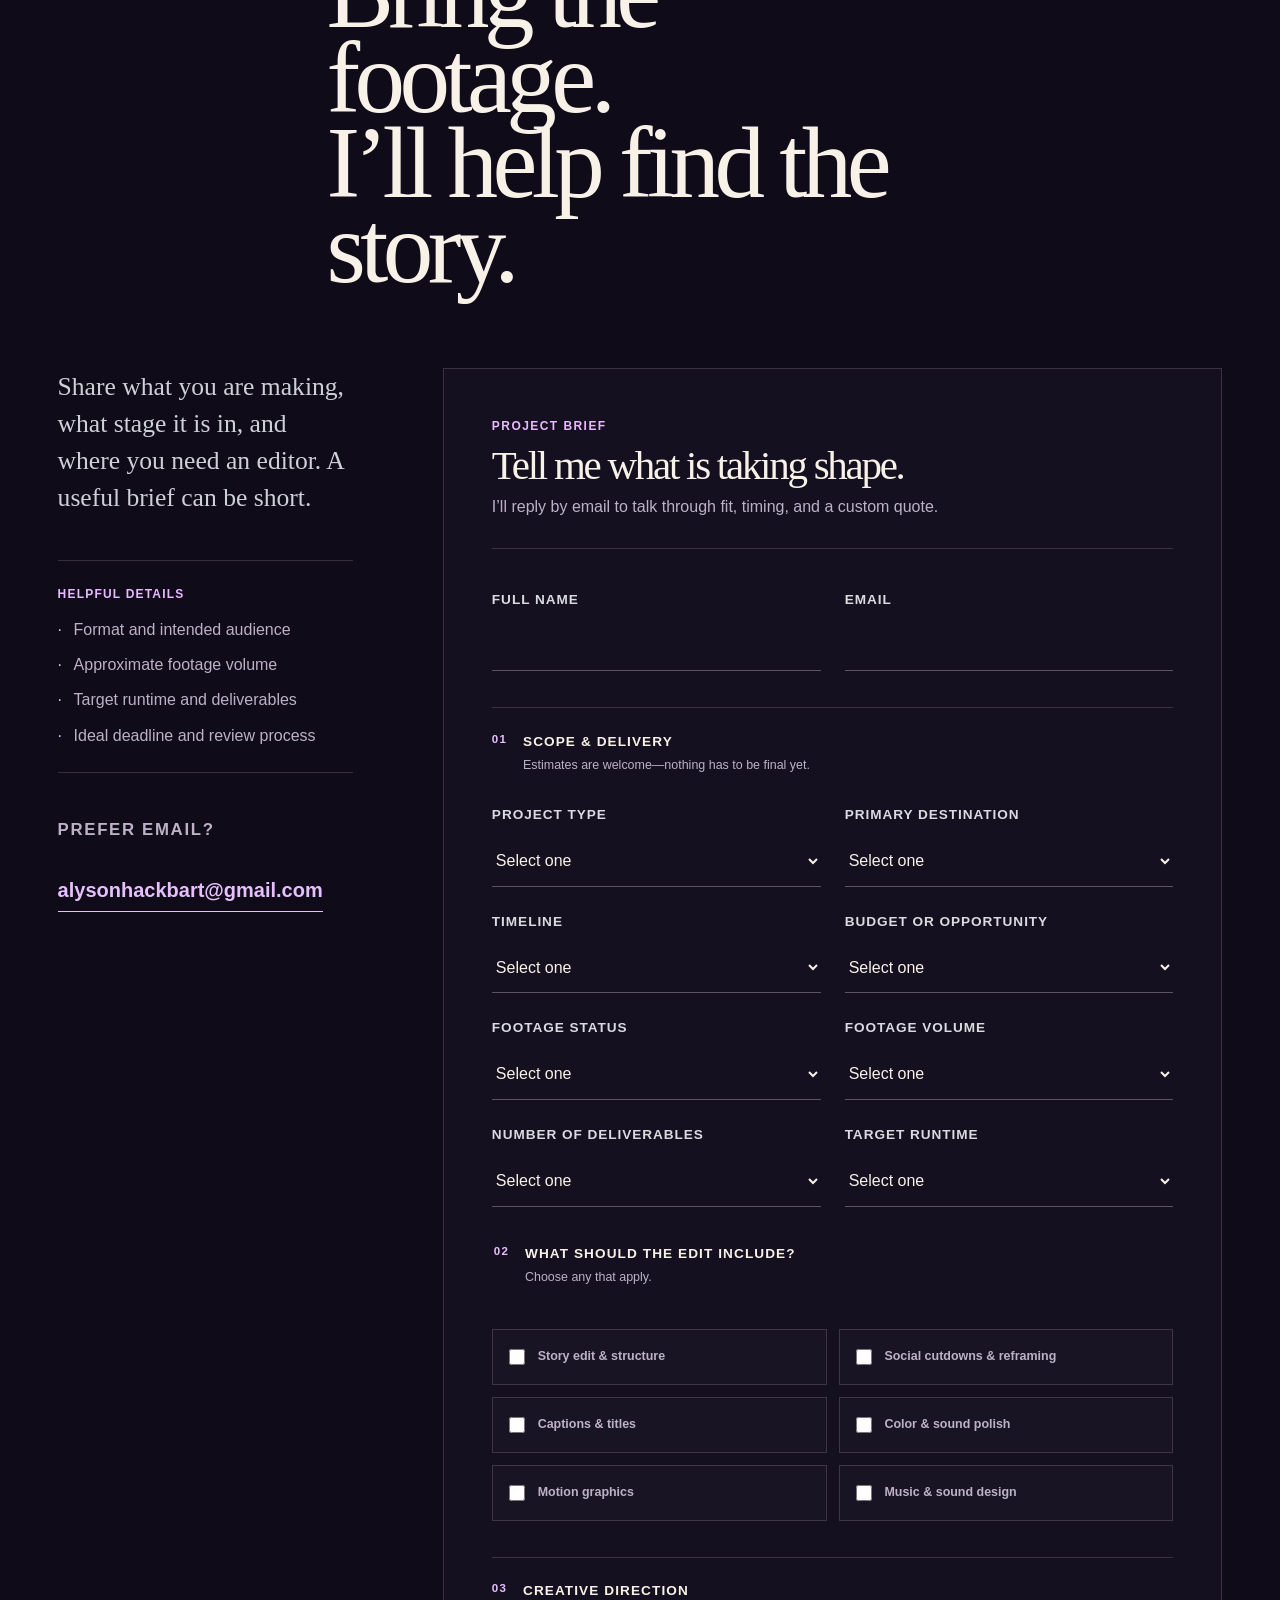
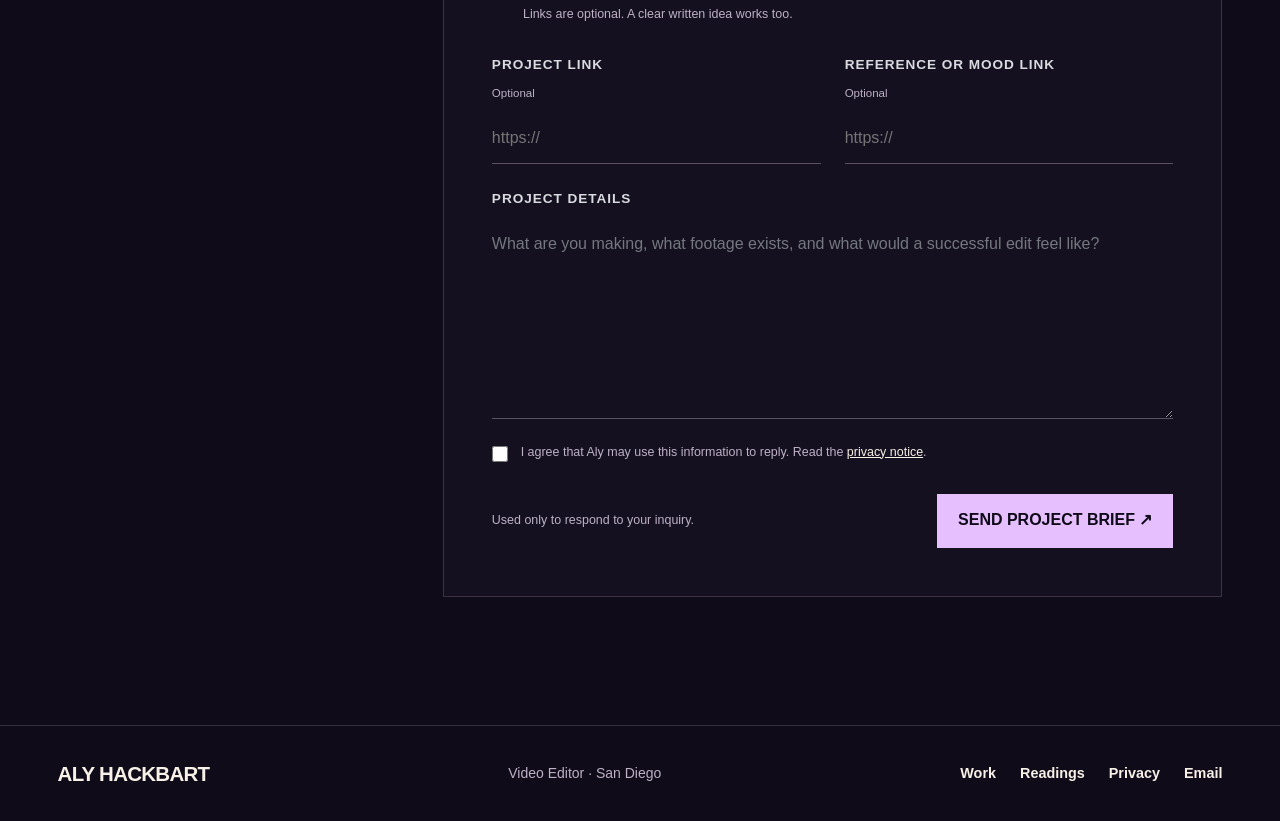
==== commit a61cfac9: "Make recommendation panel 60 percent transparent" ====
--- a/index.html
+++ b/index.html
@@ -62,7 +62,7 @@
     ]
   }
   </script>
-  <link rel="stylesheet" href="styles.css?v=20260904-3">
+  <link rel="stylesheet" href="styles.css?v=20260904-4">
   <script src="script.js?v=20260904-3" defer></script>
 </head>
 <body id="top" class="portfolio-page">
--- a/styles.css
+++ b/styles.css
@@ -391,7 +391,7 @@
   padding: clamp(2rem, 4vw, 4rem);
   border: 1px solid rgba(247, 231, 255, .3);
   background:
-    linear-gradient(145deg, rgba(38, 21, 50, .74), rgba(19, 13, 29, .68));
+    linear-gradient(145deg, rgba(38, 21, 50, .42), rgba(19, 13, 29, .38));
   box-shadow: 0 2.5rem 7rem rgba(4, 2, 7, .5);
   backdrop-filter: blur(18px) saturate(1.12);
 }
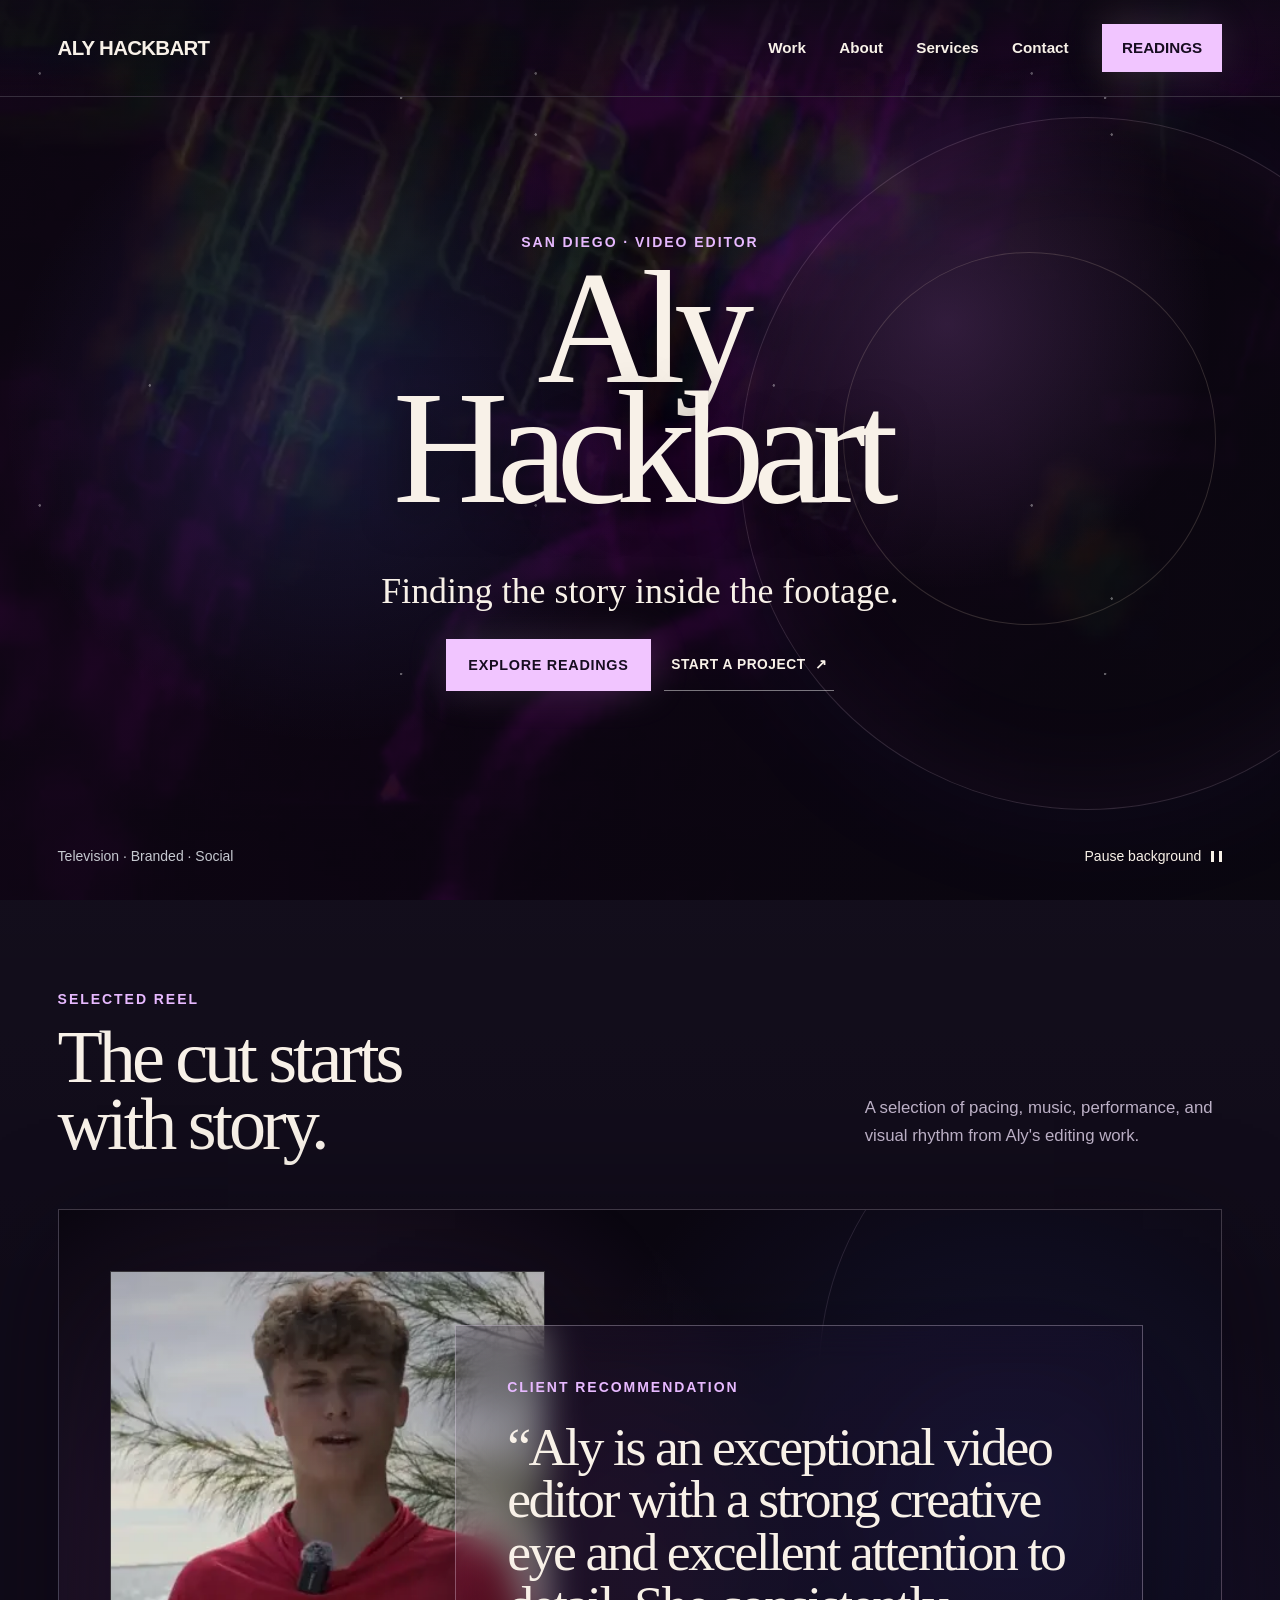
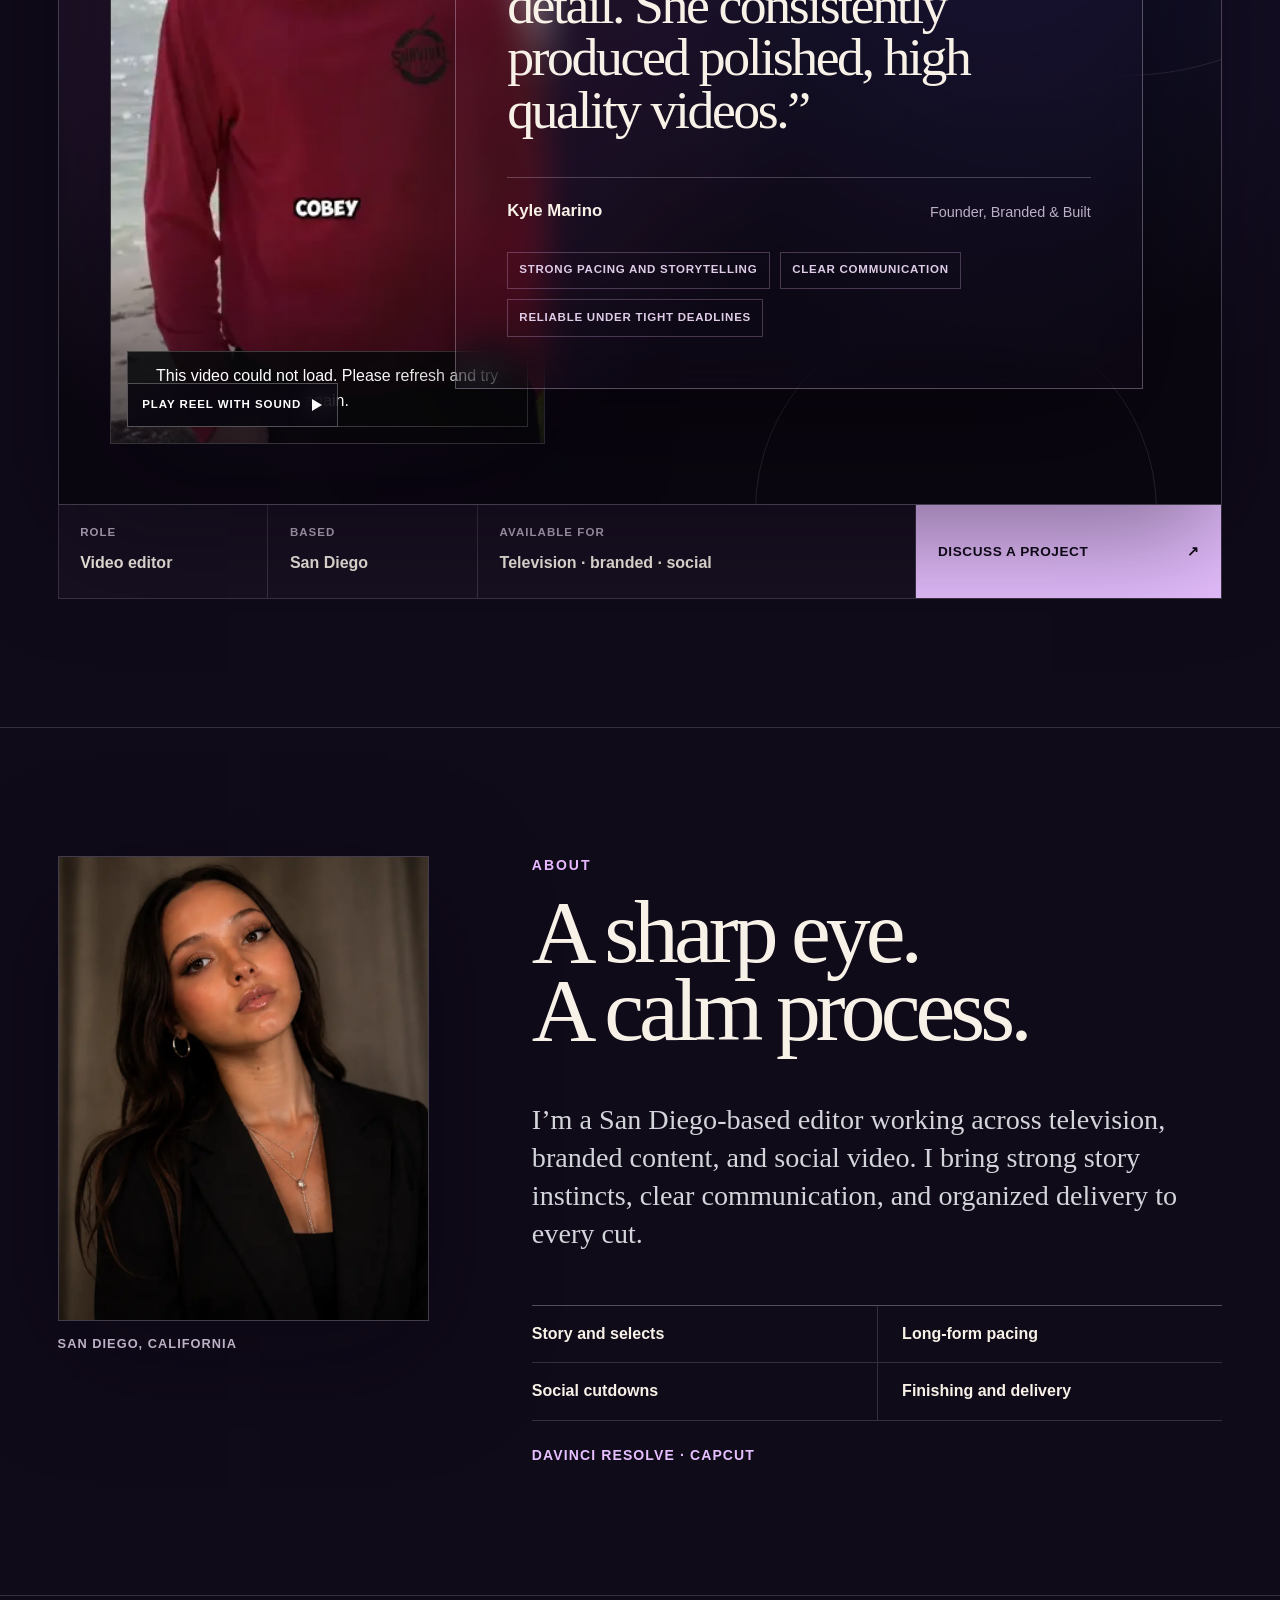
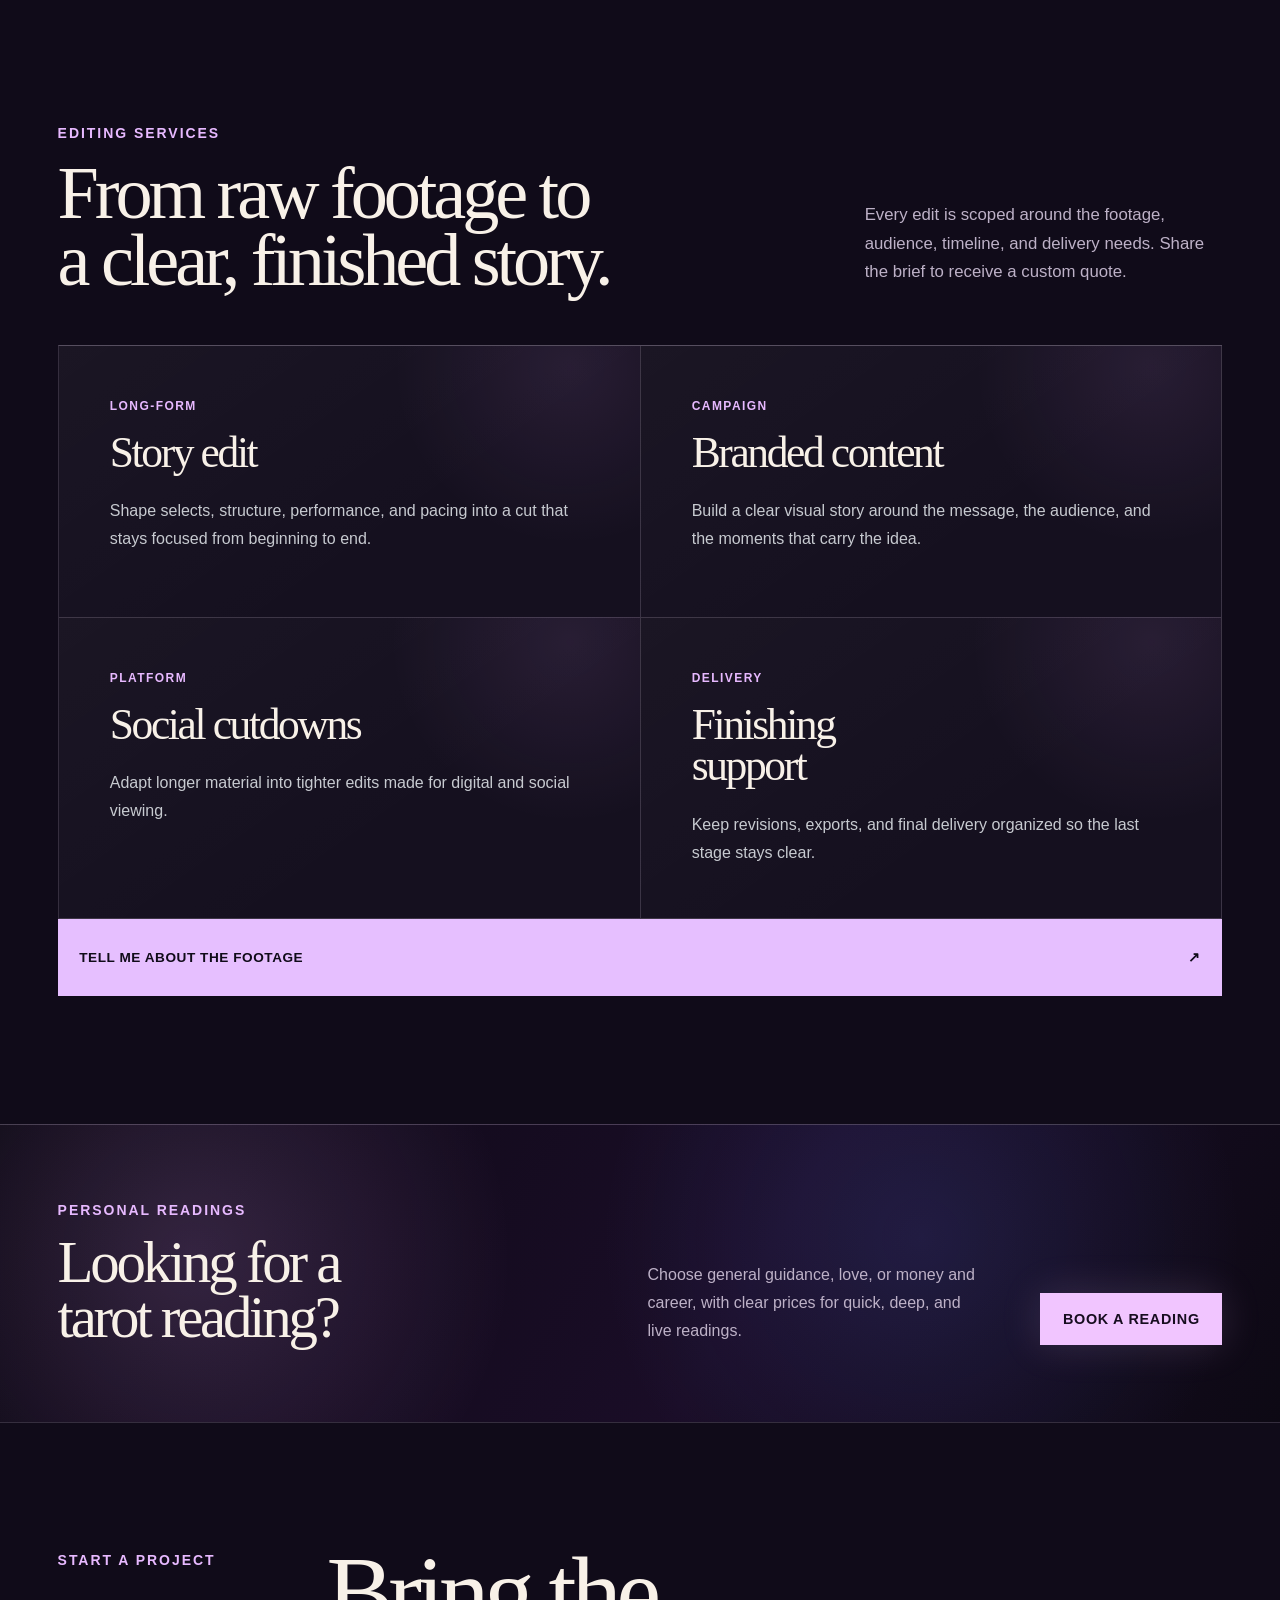
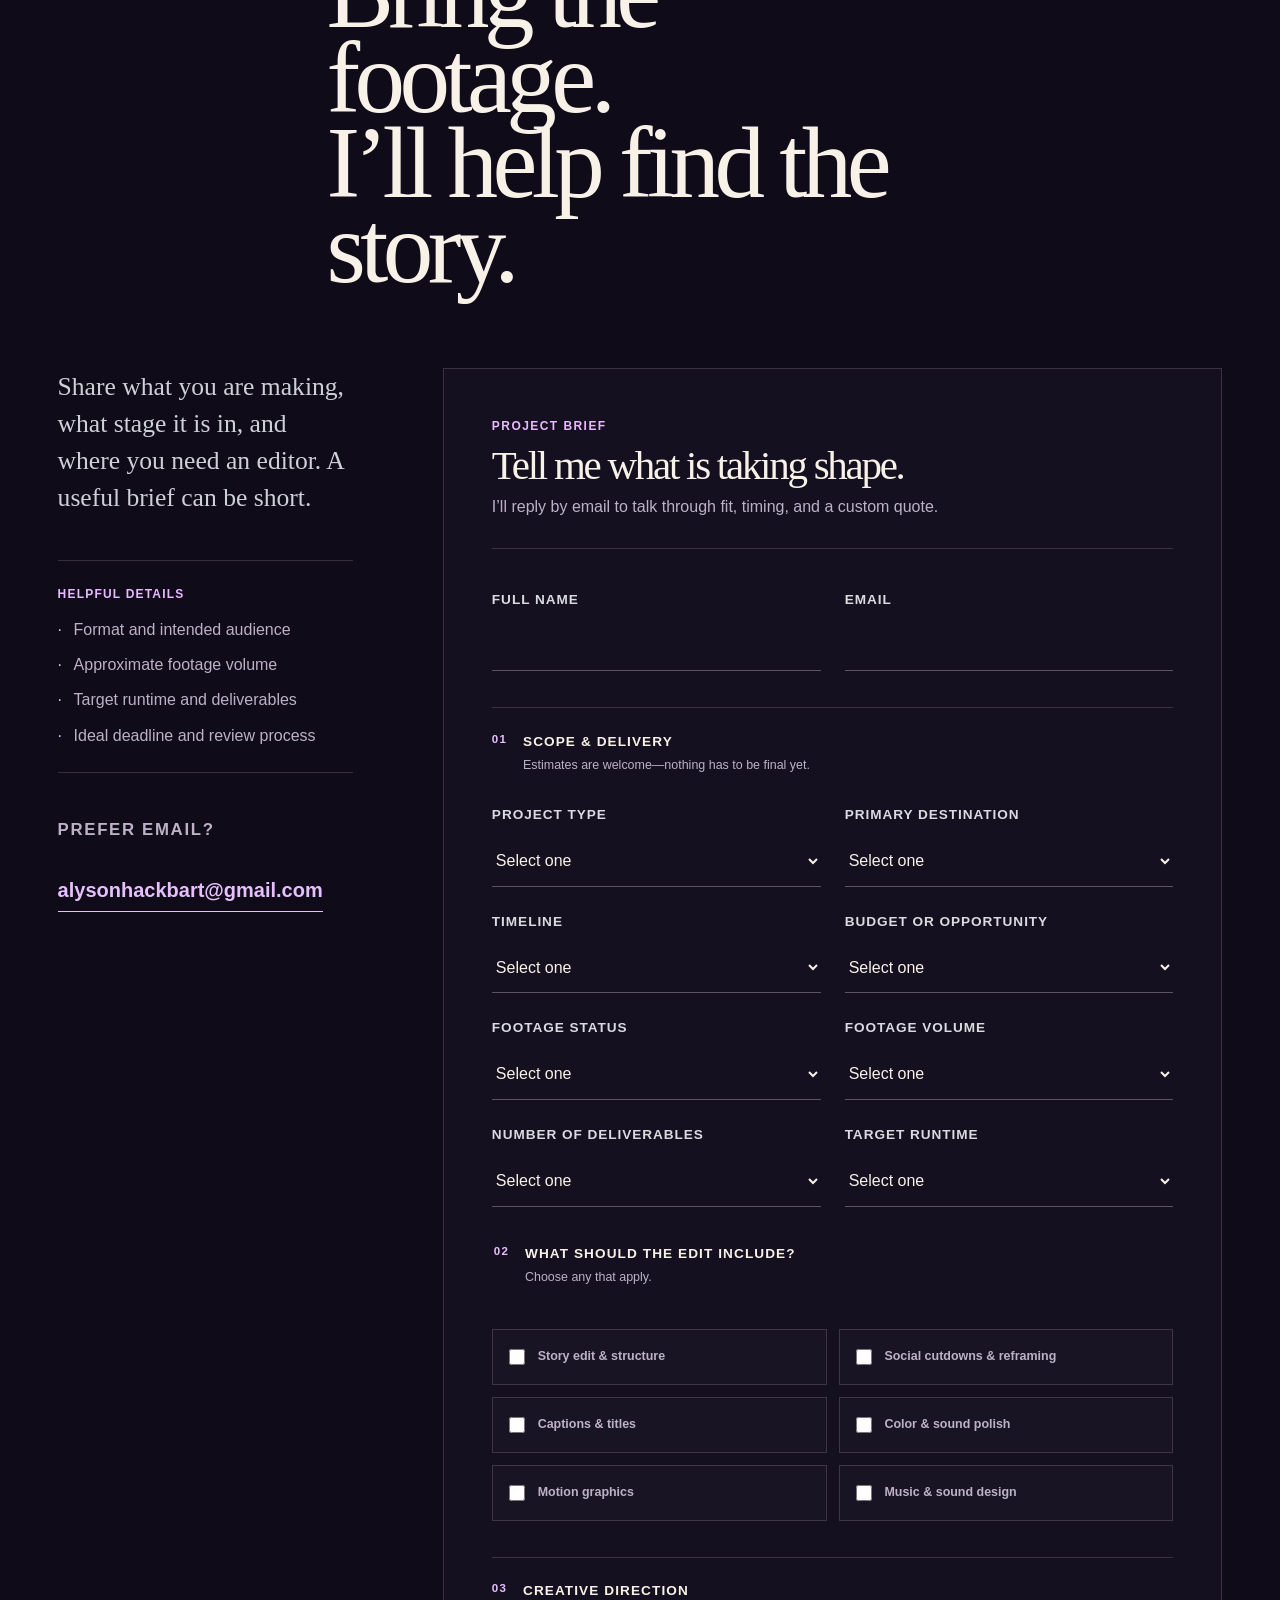
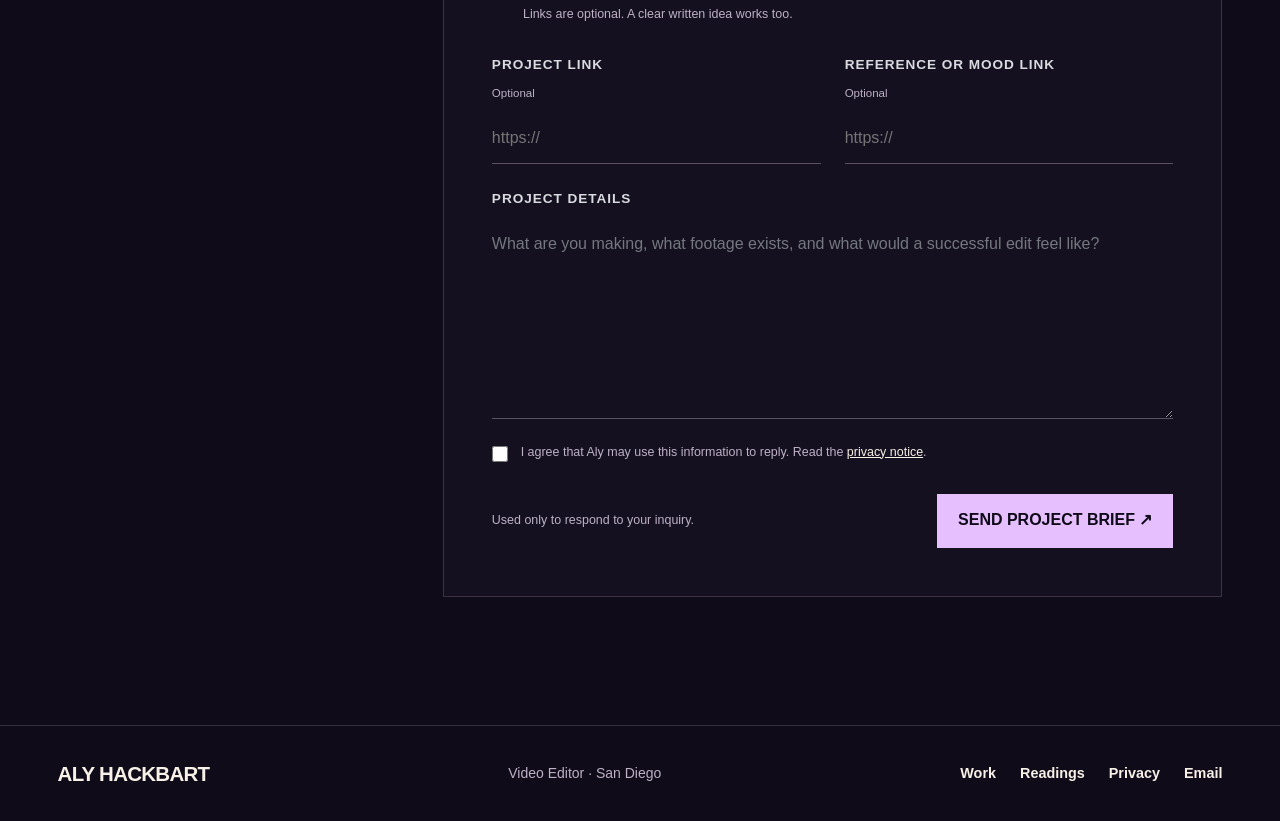
==== commit a5ad9c98: "Set reel sound on and increase transparency" ====
--- a/index.html
+++ b/index.html
@@ -62,8 +62,8 @@
     ]
   }
   </script>
-  <link rel="stylesheet" href="styles.css?v=20260904-4">
-  <script src="script.js?v=20260904-3" defer></script>
+  <link rel="stylesheet" href="styles.css?v=20260904-5">
+  <script src="script.js?v=20260904-4" defer></script>
 </head>
 <body id="top" class="portfolio-page">
   <a class="skip-link" href="#main">Skip to content</a>
@@ -119,12 +119,12 @@
         </header>
         <div class="showcase-layer">
           <div class="showcase-video">
-            <video class="showcase-player" src="assets/media/selected-edit.sequence.00.mp4?v=20260904-2" autoplay muted playsinline preload="auto" poster="assets/media/selected-edit-poster.webp?v=20260903-1" data-selected-video data-video-sources='["assets/media/selected-edit.sequence.00.mp4?v=20260904-2","assets/media/selected-edit.sequence.01.mp4?v=20260904-2","assets/media/selected-edit.sequence.02.mp4?v=20260904-2","assets/media/selected-edit.sequence.03.mp4?v=20260904-2","assets/media/selected-edit.sequence.04.mp4?v=20260904-2","assets/media/selected-edit.sequence.05.mp4?v=20260904-2","assets/media/selected-edit.sequence.06.mp4?v=20260904-2","assets/media/selected-edit.sequence.07.mp4?v=20260904-2"]' aria-label="Selected editing reel by Aly Hackbart">
+            <video class="showcase-player" src="assets/media/selected-edit.sequence.00.mp4?v=20260904-2" playsinline preload="auto" poster="assets/media/selected-edit-poster.webp?v=20260903-1" data-selected-video data-video-sources='["assets/media/selected-edit.sequence.00.mp4?v=20260904-2","assets/media/selected-edit.sequence.01.mp4?v=20260904-2","assets/media/selected-edit.sequence.02.mp4?v=20260904-2","assets/media/selected-edit.sequence.03.mp4?v=20260904-2","assets/media/selected-edit.sequence.04.mp4?v=20260904-2","assets/media/selected-edit.sequence.05.mp4?v=20260904-2","assets/media/selected-edit.sequence.06.mp4?v=20260904-2","assets/media/selected-edit.sequence.07.mp4?v=20260904-2"]' aria-label="Selected editing reel by Aly Hackbart">
               Your browser does not support this video player.
             </video>
             <div class="showcase-video-shade" aria-hidden="true"></div>
-            <button class="showcase-video-control" type="button" aria-pressed="false" data-showcase-video-control>
-              <span data-showcase-video-label>Pause reel</span>
+            <button class="showcase-video-control" type="button" aria-pressed="true" data-showcase-video-control>
+              <span data-showcase-video-label>Play reel with sound</span>
               <i aria-hidden="true"></i>
             </button>
             <p class="showcase-video-status" data-video-status role="status" hidden></p>
--- a/styles.css
+++ b/styles.css
@@ -391,7 +391,7 @@
   padding: clamp(2rem, 4vw, 4rem);
   border: 1px solid rgba(247, 231, 255, .3);
   background:
-    linear-gradient(145deg, rgba(38, 21, 50, .42), rgba(19, 13, 29, .38));
+    linear-gradient(145deg, rgba(38, 21, 50, .22), rgba(19, 13, 29, .18));
   box-shadow: 0 2.5rem 7rem rgba(4, 2, 7, .5);
   backdrop-filter: blur(18px) saturate(1.12);
 }
